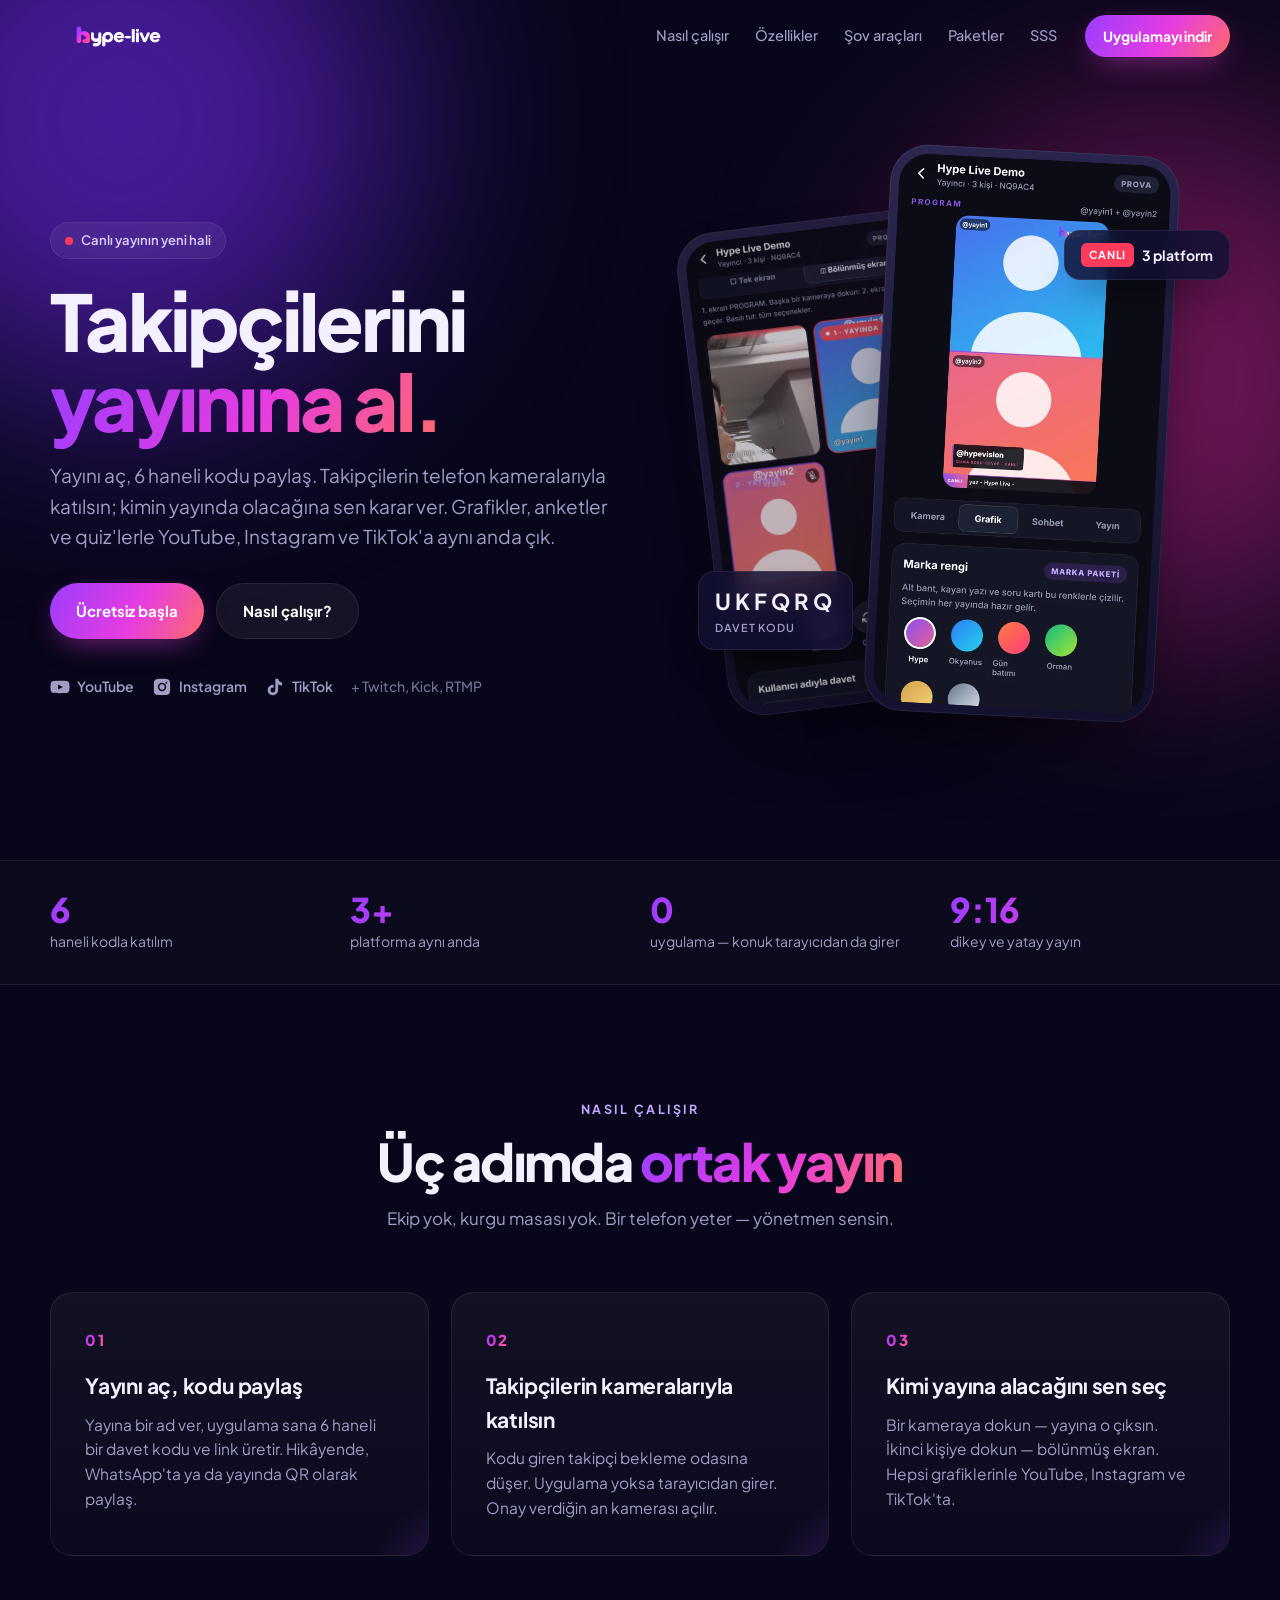
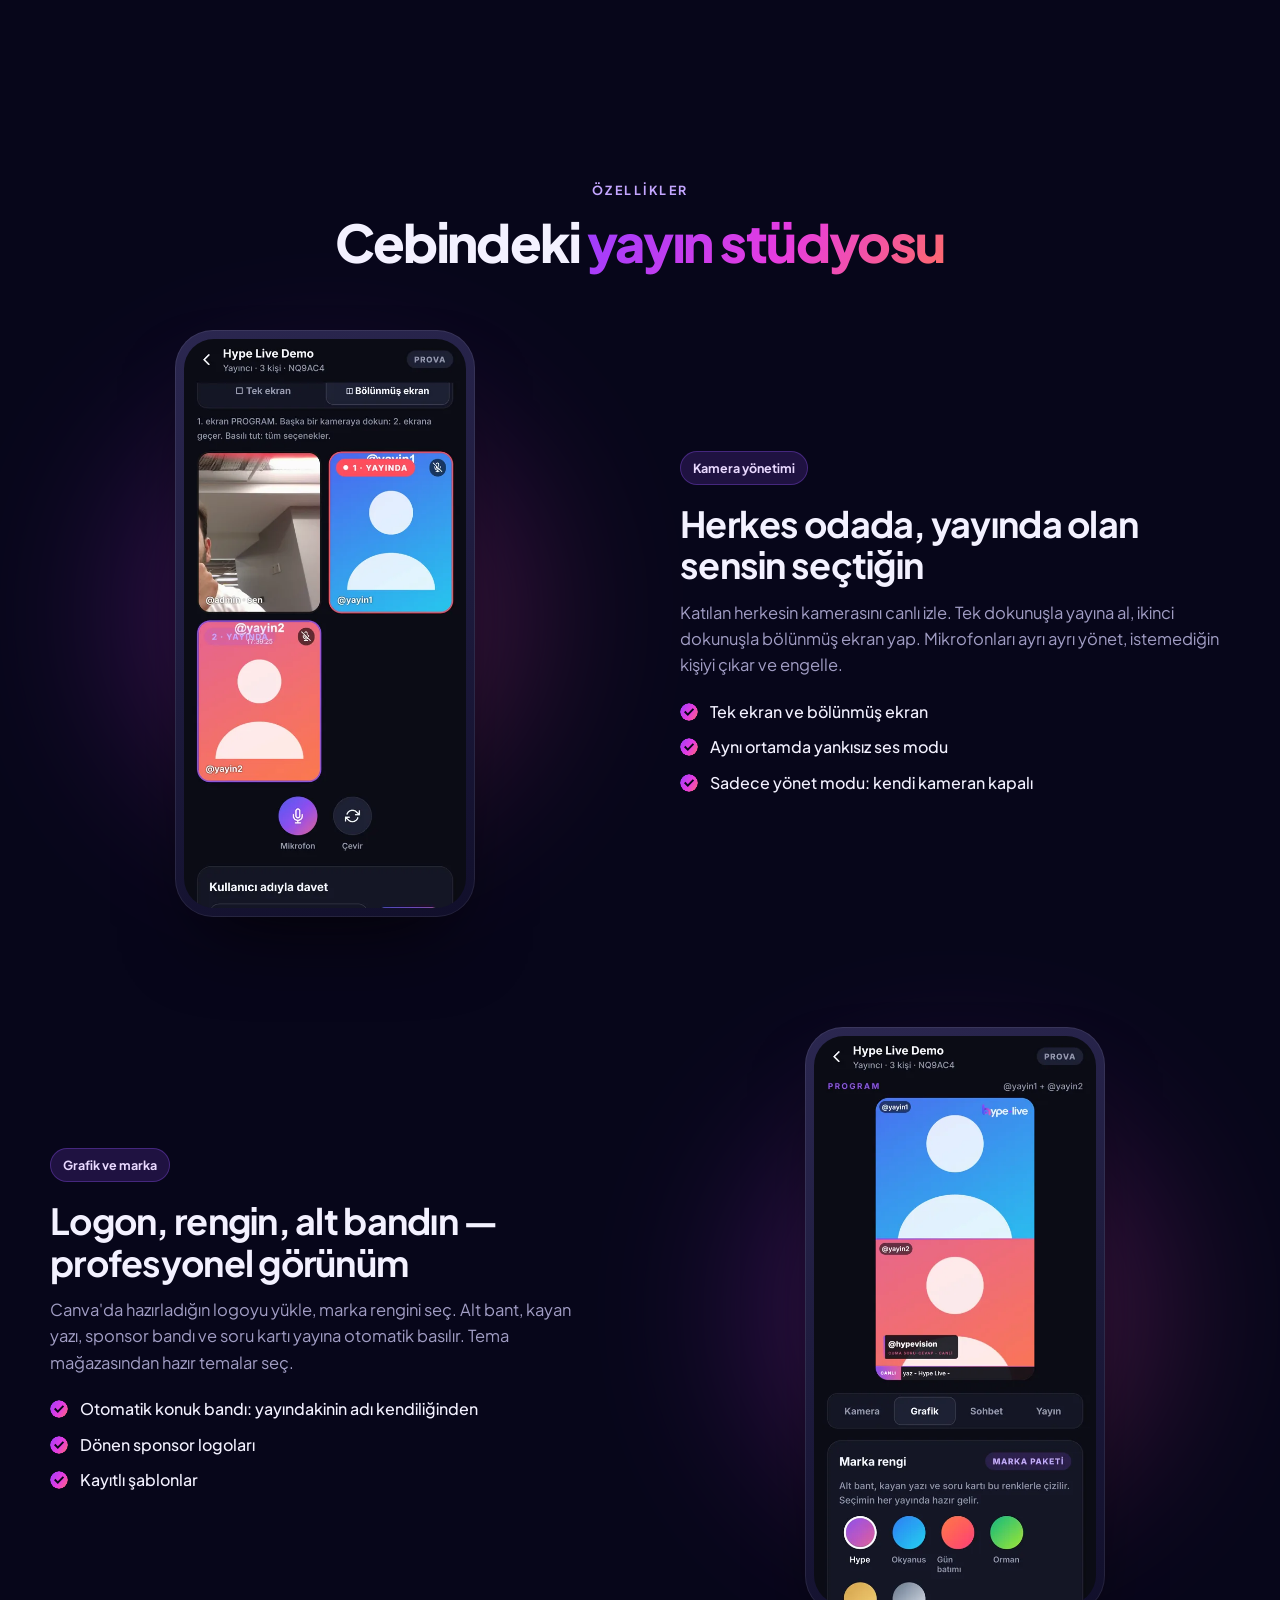
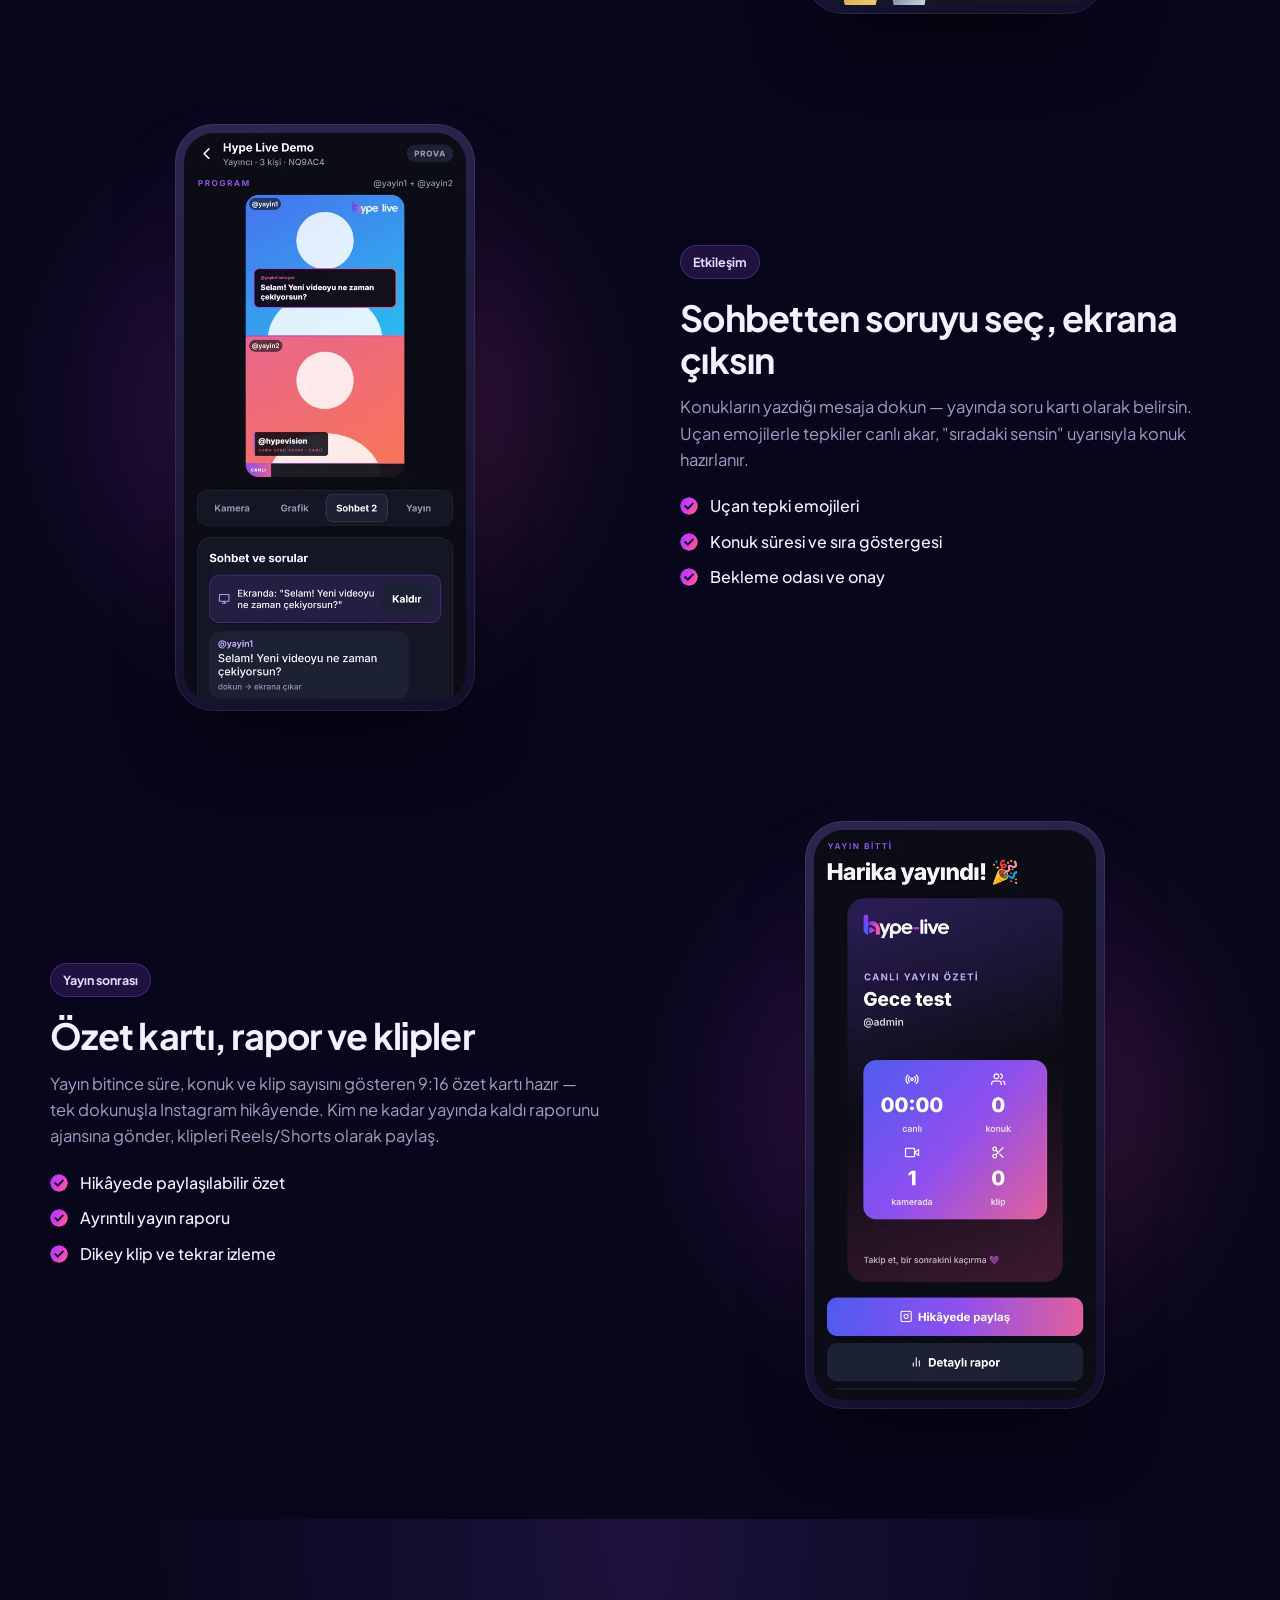
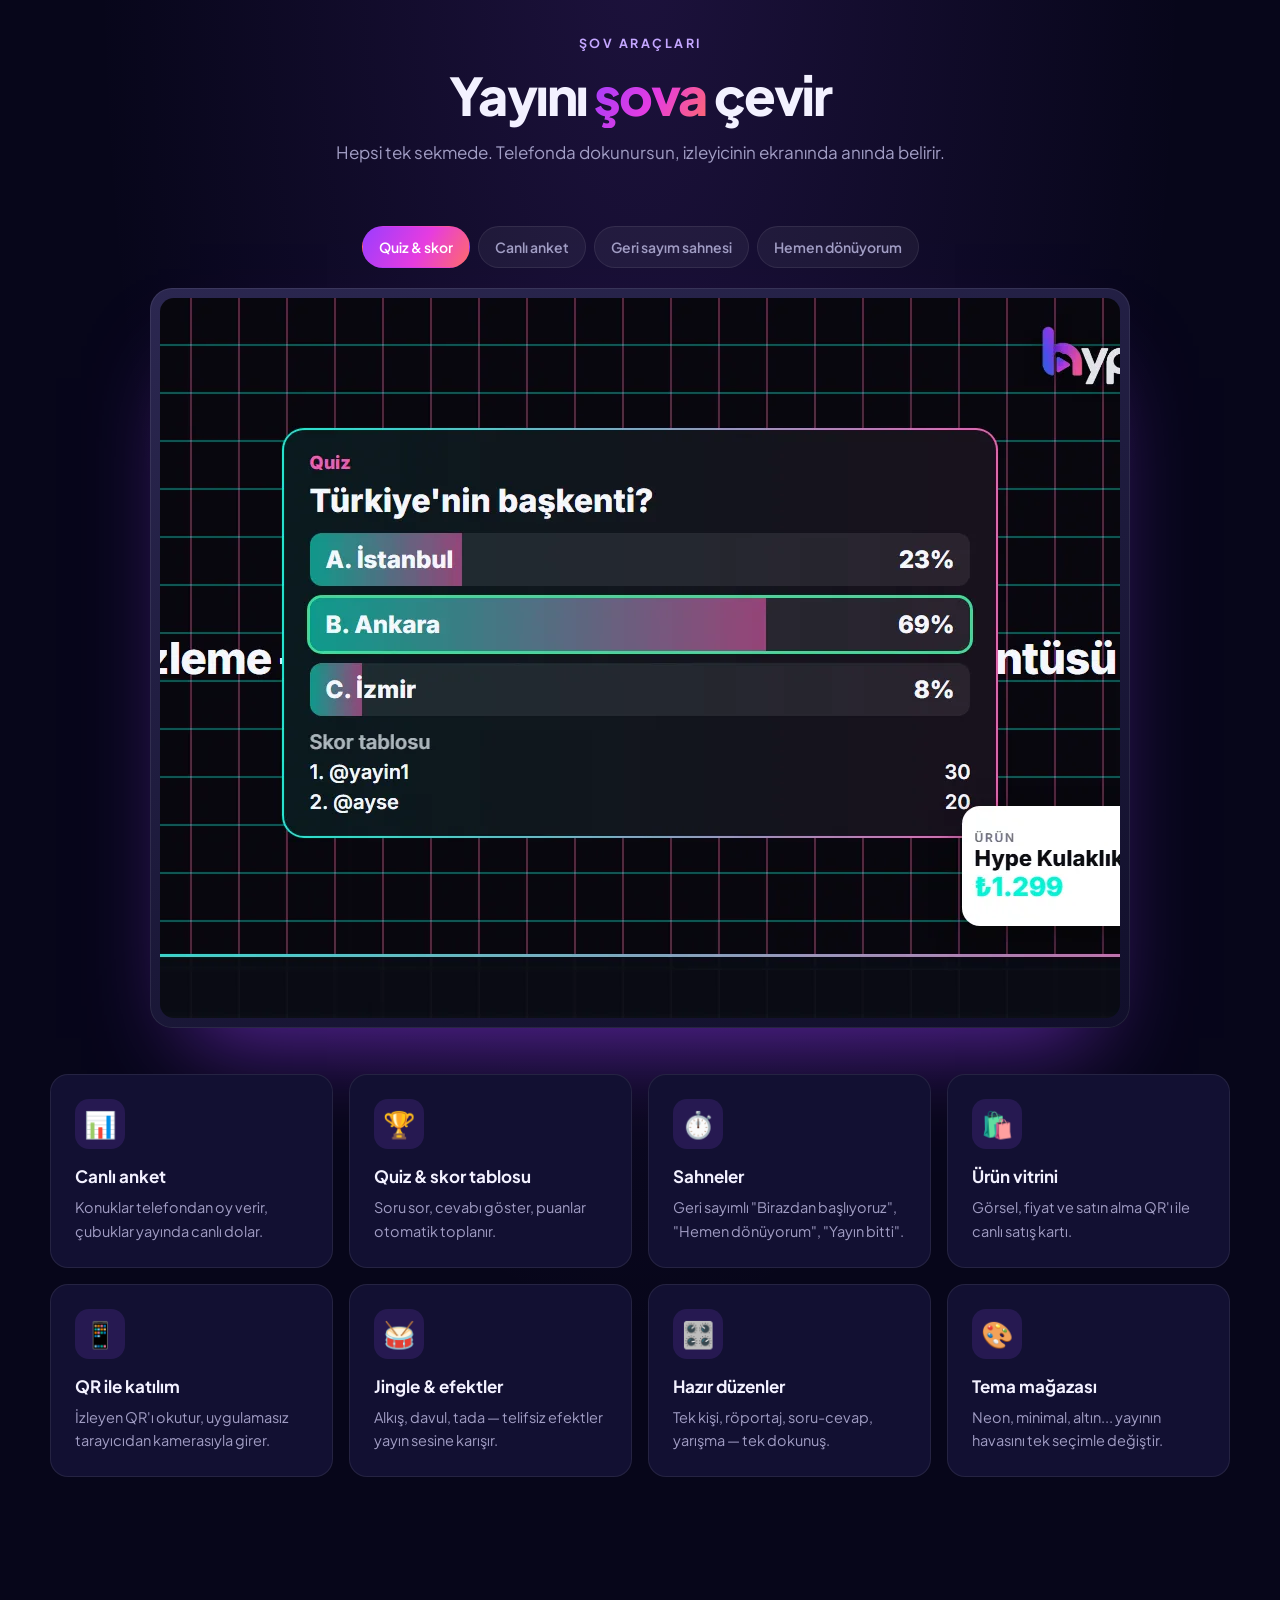
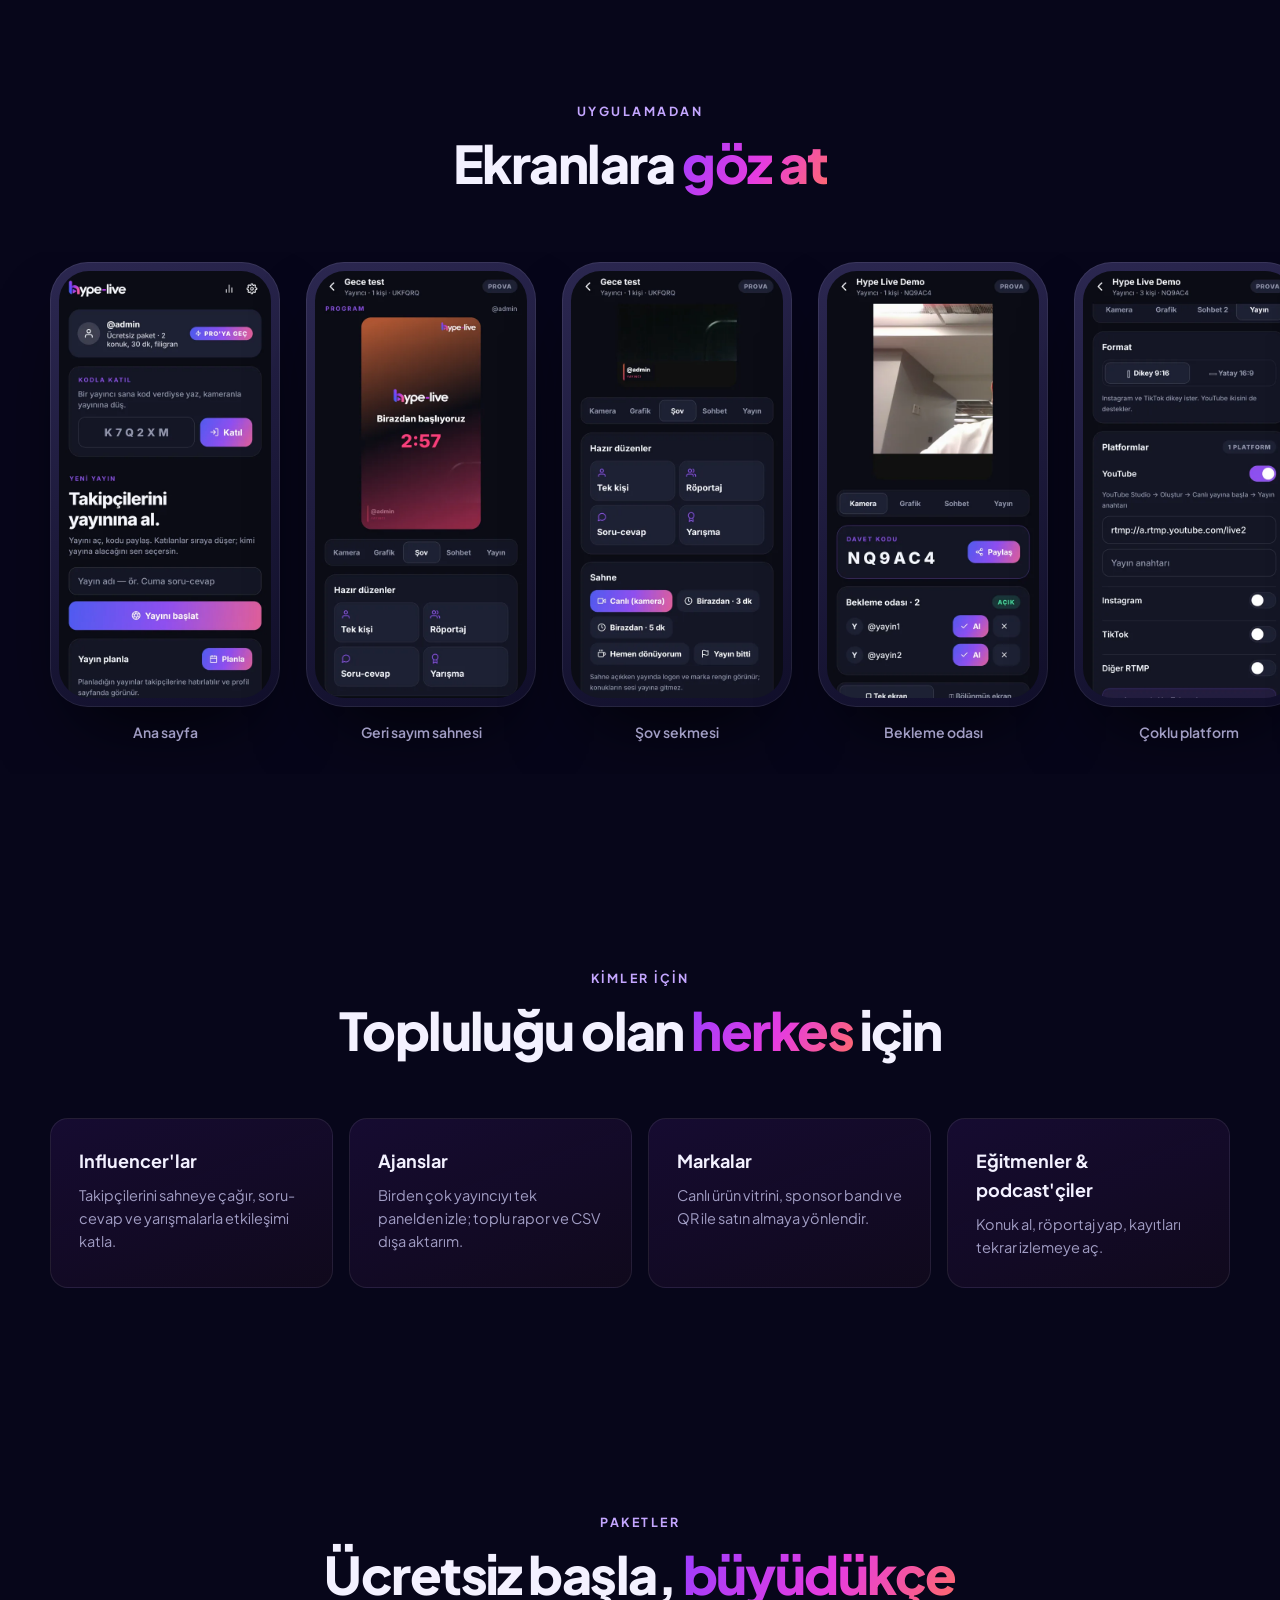
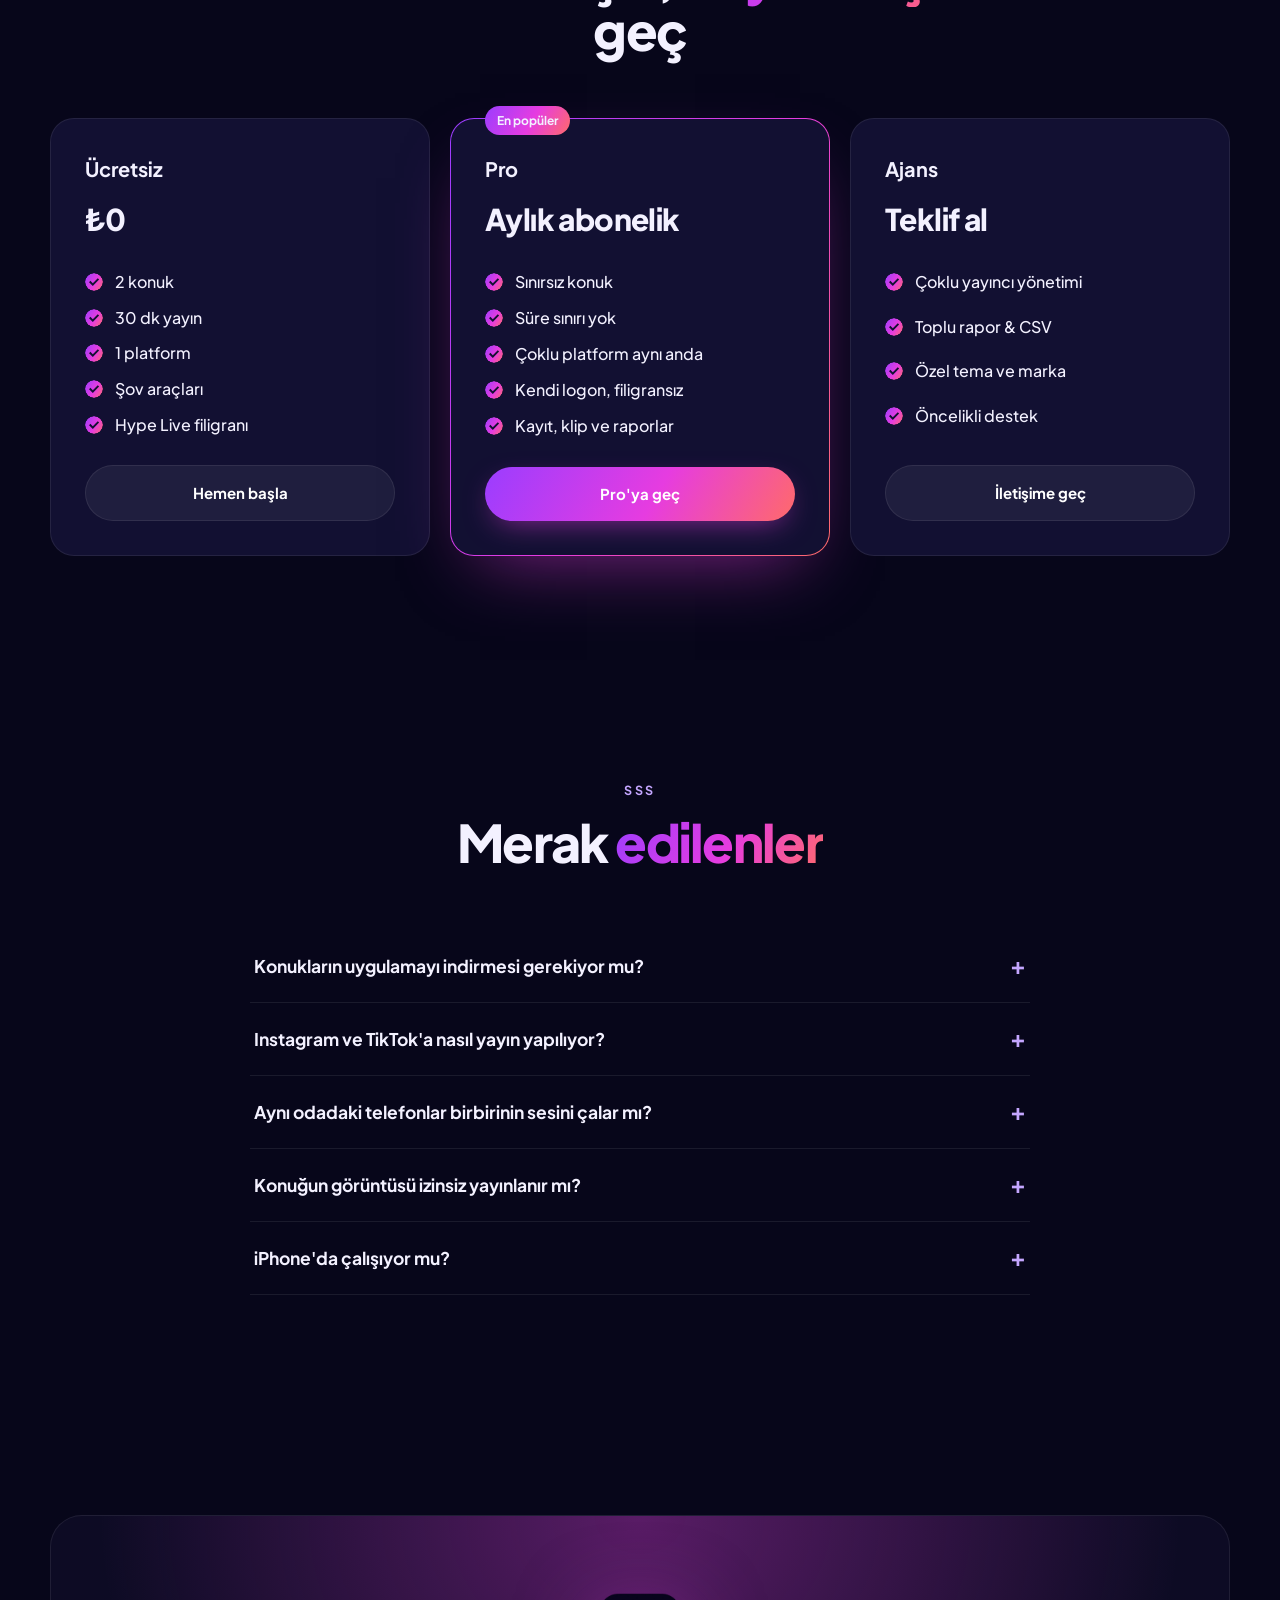
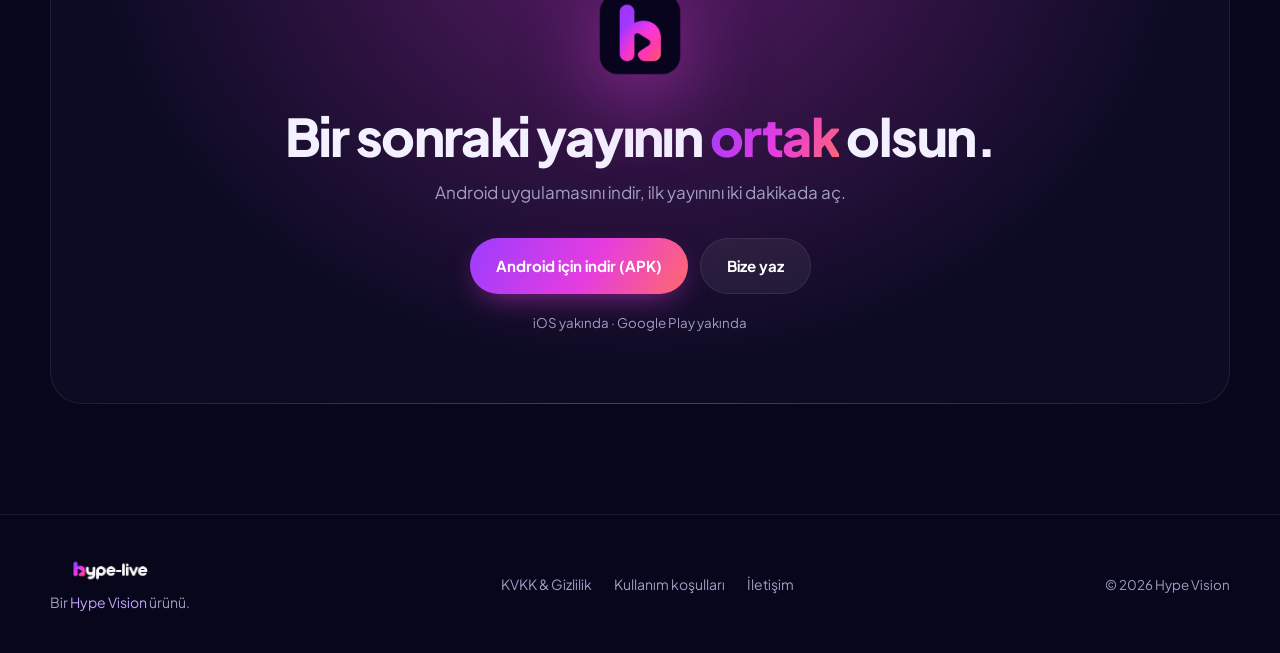
==== index.html @ 74ef5080 "Hype Live tanitim sitesi Co-Authored-By: Claude Opus 5.5 <noreply@anthropic.com>" ====
<!doctype html>
<html lang="tr">
<head>
<meta charset="utf-8">
<meta name="viewport" content="width=device-width,initial-scale=1">
<title>Hype Live — Takipçilerini yayınına al</title>
<meta name="description" content="Hype Live ile canlı yayını kodla aç, takipçilerin kameralarıyla katılsın. Kimi yayına alacağını sen seç; YouTube, Instagram ve TikTok'a grafiklerle aynı anda yayınla.">
<meta property="og:title" content="Hype Live — Takipçilerini yayınına al">
<meta property="og:description" content="Kodu paylaş, takipçilerin kameralarıyla katılsın, sen yönet. YouTube · Instagram · TikTok.">
<meta property="og:image" content="img/icon-512.png">
<meta name="theme-color" content="#07061a">
<link rel="icon" href="img/favicon.png">
<link rel="apple-touch-icon" href="img/apple-touch-icon.png">
<link rel="preconnect" href="https://fonts.googleapis.com">
<link rel="preconnect" href="https://fonts.gstatic.com" crossorigin>
<link href="https://fonts.googleapis.com/css2?family=Plus+Jakarta+Sans:wght@400;500;600;700;800&display=swap" rel="stylesheet">
<link rel="stylesheet" href="style.css">
</head>
<body>

<header class="nav" id="nav">
  <div class="wrap nav-in">
    <a href="#" class="brand" aria-label="Hype Live ana sayfa"><img src="img/wordmark.png" alt="hype-live" width="148" height="37"></a>
    <nav class="links" id="links">
      <a href="#nasil">Nasıl çalışır</a>
      <a href="#ozellikler">Özellikler</a>
      <a href="#sov">Şov araçları</a>
      <a href="#paketler">Paketler</a>
      <a href="#sss">SSS</a>
    </nav>
    <a href="#indir" class="btn btn-sm">Uygulamayı indir</a>
    <button class="burger" id="burger" aria-label="Menü" aria-expanded="false"><span></span><span></span></button>
  </div>
</header>

<main>
<!-- HERO -->
<section class="hero">
  <div class="glow g1"></div><div class="glow g2"></div>
  <div class="wrap hero-in">
    <div class="hero-txt reveal">
      <span class="chip"><i class="dot"></i> Canlı yayının yeni hali</span>
      <h1>Takipçilerini <span class="grad">yayınına al.</span></h1>
      <p class="lead">Yayını aç, 6 haneli kodu paylaş. Takipçilerin telefon kameralarıyla katılsın; kimin yayında olacağına sen karar ver. Grafikler, anketler ve quiz'lerle YouTube, Instagram ve TikTok'a aynı anda çık.</p>
      <div class="cta-row">
        <a href="#indir" class="btn">Ücretsiz başla</a>
        <a href="#nasil" class="btn btn-ghost">Nasıl çalışır?</a>
      </div>
      <ul class="plat">
        <li><svg viewBox="0 0 24 24"><path d="M23 7.2a3 3 0 0 0-2.1-2.1C19 4.6 12 4.6 12 4.6s-7 0-8.9.5A3 3 0 0 0 1 7.2 31 31 0 0 0 .5 12a31 31 0 0 0 .5 4.8 3 3 0 0 0 2.1 2.1c1.9.5 8.9.5 8.9.5s7 0 8.9-.5a3 3 0 0 0 2.1-2.1c.4-1.6.5-4.8.5-4.8s0-3.2-.5-4.8zM9.7 15V9l5.8 3-5.8 3z"/></svg> YouTube</li>
        <li><svg viewBox="0 0 24 24"><path d="M12 2.2c3.2 0 3.6 0 4.8.1 3.2.1 4.8 1.7 4.9 4.9.1 1.3.1 1.6.1 4.8s0 3.6-.1 4.8c-.1 3.2-1.7 4.8-4.9 4.9-1.3.1-1.6.1-4.8.1s-3.6 0-4.8-.1c-3.3-.1-4.8-1.7-4.9-4.9C2.2 15.6 2.2 15.2 2.2 12s0-3.6.1-4.8C2.4 3.9 3.9 2.4 7.2 2.3 8.4 2.2 8.8 2.2 12 2.2zM12 7a5 5 0 1 0 0 10 5 5 0 0 0 0-10zm0 8.2a3.2 3.2 0 1 1 0-6.4 3.2 3.2 0 0 1 0 6.4zm5.2-9.6a1.2 1.2 0 1 0 0 2.4 1.2 1.2 0 0 0 0-2.4z"/></svg> Instagram</li>
        <li><svg viewBox="0 0 24 24"><path d="M19.6 6.7a4.8 4.8 0 0 1-3.8-4.2V2h-3.4v13.7a2.9 2.9 0 1 1-2-2.8V9.4a6.3 6.3 0 1 0 5.4 6.3V8.7a8.2 8.2 0 0 0 4.8 1.5V6.8l-1-.1z"/></svg> TikTok</li>
        <li><span class="more">+ Twitch, Kick, RTMP</span></li>
      </ul>
    </div>
    <div class="hero-vis reveal">
      <div class="phone ph-main"><img src="img/grafik.webp" alt="Hype Live yayın stüdyosu: iki konuk bölünmüş ekranda, alt bant ve kayan yazı" width="540" height="1090"></div>
      <div class="phone ph-back"><img src="img/kameralar.webp" alt="Kamera ızgarası: katılan takipçilerin kameraları" width="540" height="1090" loading="lazy"></div>
      <div class="float f1"><b>UKFQRQ</b><small>davet kodu</small></div>
      <div class="float f2"><i class="live">CANLI</i> 3 platform</div>
    </div>
  </div>
</section>

<!-- STATS STRIP -->
<section class="strip">
  <div class="wrap strip-in">
    <div><b>6</b><span>haneli kodla katılım</span></div>
    <div><b>3+</b><span>platforma aynı anda</span></div>
    <div><b>0</b><span>uygulama — konuk tarayıcıdan da girer</span></div>
    <div><b>9:16</b><span>dikey ve yatay yayın</span></div>
  </div>
</section>

<!-- HOW -->
<section id="nasil" class="sec">
  <div class="wrap">
    <div class="sec-head reveal">
      <span class="eyebrow">Nasıl çalışır</span>
      <h2>Üç adımda <span class="grad">ortak yayın</span></h2>
      <p>Ekip yok, kurgu masası yok. Bir telefon yeter — yönetmen sensin.</p>
    </div>
    <div class="steps">
      <article class="step reveal">
        <span class="num">01</span>
        <h3>Yayını aç, kodu paylaş</h3>
        <p>Yayına bir ad ver, uygulama sana 6 haneli bir davet kodu ve link üretir. Hikâyende, WhatsApp'ta ya da yayında QR olarak paylaş.</p>
      </article>
      <article class="step reveal">
        <span class="num">02</span>
        <h3>Takipçilerin kameralarıyla katılsın</h3>
        <p>Kodu giren takipçi bekleme odasına düşer. Uygulama yoksa tarayıcıdan girer. Onay verdiğin an kamerası açılır.</p>
      </article>
      <article class="step reveal">
        <span class="num">03</span>
        <h3>Kimi yayına alacağını sen seç</h3>
        <p>Bir kameraya dokun — yayına o çıksın. İkinci kişiye dokun — bölünmüş ekran. Hepsi grafiklerinle YouTube, Instagram ve TikTok'ta.</p>
      </article>
    </div>
  </div>
</section>

<!-- FEATURE ROWS -->
<section id="ozellikler" class="sec">
  <div class="wrap">
    <div class="sec-head reveal">
      <span class="eyebrow">Özellikler</span>
      <h2>Cebindeki <span class="grad">yayın stüdyosu</span></h2>
    </div>

    <div class="row reveal">
      <div class="row-vis"><div class="phone"><img src="img/kameralar.webp" alt="Katılımcı kameraları ızgarası" width="540" height="1090" loading="lazy"></div></div>
      <div class="row-txt">
        <span class="tag">Kamera yönetimi</span>
        <h3>Herkes odada, yayında olan sensin seçtiğin</h3>
        <p>Katılan herkesin kamerasını canlı izle. Tek dokunuşla yayına al, ikinci dokunuşla bölünmüş ekran yap. Mikrofonları ayrı ayrı yönet, istemediğin kişiyi çıkar ve engelle.</p>
        <ul class="ticks">
          <li>Tek ekran ve bölünmüş ekran</li>
          <li>Aynı ortamda yankısız ses modu</li>
          <li>Sadece yönet modu: kendi kameran kapalı</li>
        </ul>
      </div>
    </div>

    <div class="row rev reveal">
      <div class="row-vis"><div class="phone"><img src="img/grafik.webp" alt="Marka rengi ve grafik ayarları" width="540" height="1090" loading="lazy"></div></div>
      <div class="row-txt">
        <span class="tag">Grafik ve marka</span>
        <h3>Logon, rengin, alt bandın — profesyonel görünüm</h3>
        <p>Canva'da hazırladığın logoyu yükle, marka rengini seç. Alt bant, kayan yazı, sponsor bandı ve soru kartı yayına otomatik basılır. Tema mağazasından hazır temalar seç.</p>
        <ul class="ticks">
          <li>Otomatik konuk bandı: yayındakinin adı kendiliğinden</li>
          <li>Dönen sponsor logoları</li>
          <li>Kayıtlı şablonlar</li>
        </ul>
      </div>
    </div>

    <div class="row reveal">
      <div class="row-vis"><div class="phone"><img src="img/soru.webp" alt="Sohbetten seçilen soru ekranda kart olarak" width="540" height="1090" loading="lazy"></div></div>
      <div class="row-txt">
        <span class="tag">Etkileşim</span>
        <h3>Sohbetten soruyu seç, ekrana çıksın</h3>
        <p>Konukların yazdığı mesaja dokun — yayında soru kartı olarak belirsin. Uçan emojilerle tepkiler canlı akar, "sıradaki sensin" uyarısıyla konuk hazırlanır.</p>
        <ul class="ticks">
          <li>Uçan tepki emojileri</li>
          <li>Konuk süresi ve sıra göstergesi</li>
          <li>Bekleme odası ve onay</li>
        </ul>
      </div>
    </div>

    <div class="row rev reveal">
      <div class="row-vis"><div class="phone"><img src="img/ozet.webp" alt="Yayın sonu paylaşılabilir özet kartı" width="540" height="1090" loading="lazy"></div></div>
      <div class="row-txt">
        <span class="tag">Yayın sonrası</span>
        <h3>Özet kartı, rapor ve klipler</h3>
        <p>Yayın bitince süre, konuk ve klip sayısını gösteren 9:16 özet kartı hazır — tek dokunuşla Instagram hikâyende. Kim ne kadar yayında kaldı raporunu ajansına gönder, klipleri Reels/Shorts olarak paylaş.</p>
        <ul class="ticks">
          <li>Hikâyede paylaşılabilir özet</li>
          <li>Ayrıntılı yayın raporu</li>
          <li>Dikey klip ve tekrar izleme</li>
        </ul>
      </div>
    </div>
  </div>
</section>

<!-- SHOW TOOLS -->
<section id="sov" class="sec sov">
  <div class="wrap">
    <div class="sec-head reveal">
      <span class="eyebrow">Şov araçları</span>
      <h2>Yayını <span class="grad">şova</span> çevir</h2>
      <p>Hepsi tek sekmede. Telefonda dokunursun, izleyicinin ekranında anında belirir.</p>
    </div>
    <div class="screen reveal">
      <div class="screen-tabs" role="tablist">
        <button class="on" data-img="tp_quiz" role="tab">Quiz &amp; skor</button>
        <button data-img="tp_poll" role="tab">Canlı anket</button>
        <button data-img="tp_scene" role="tab">Geri sayım sahnesi</button>
        <button data-img="tp_brb" role="tab">Hemen dönüyorum</button>
      </div>
      <div class="screen-frame"><img id="scr" src="img/tp_quiz.webp" alt="Yayın görüntüsü: quiz ve skor tablosu" width="1280" height="720" loading="lazy"></div>
    </div>
    <div class="grid">
      <div class="card reveal"><i class="ic">📊</i><h4>Canlı anket</h4><p>Konuklar telefondan oy verir, çubuklar yayında canlı dolar.</p></div>
      <div class="card reveal"><i class="ic">🏆</i><h4>Quiz &amp; skor tablosu</h4><p>Soru sor, cevabı göster, puanlar otomatik toplanır.</p></div>
      <div class="card reveal"><i class="ic">⏱️</i><h4>Sahneler</h4><p>Geri sayımlı "Birazdan başlıyoruz", "Hemen dönüyorum", "Yayın bitti".</p></div>
      <div class="card reveal"><i class="ic">🛍️</i><h4>Ürün vitrini</h4><p>Görsel, fiyat ve satın alma QR'ı ile canlı satış kartı.</p></div>
      <div class="card reveal"><i class="ic">📱</i><h4>QR ile katılım</h4><p>İzleyen QR'ı okutur, uygulamasız tarayıcıdan kamerasıyla girer.</p></div>
      <div class="card reveal"><i class="ic">🥁</i><h4>Jingle &amp; efektler</h4><p>Alkış, davul, tada — telifsiz efektler yayın sesine karışır.</p></div>
      <div class="card reveal"><i class="ic">🎛️</i><h4>Hazır düzenler</h4><p>Tek kişi, röportaj, soru-cevap, yarışma — tek dokunuş.</p></div>
      <div class="card reveal"><i class="ic">🎨</i><h4>Tema mağazası</h4><p>Neon, minimal, altın... yayının havasını tek seçimle değiştir.</p></div>
    </div>
  </div>
</section>

<!-- GALLERY -->
<section class="sec gal-sec">
  <div class="wrap">
    <div class="sec-head reveal">
      <span class="eyebrow">Uygulamadan</span>
      <h2>Ekranlara <span class="grad">göz at</span></h2>
    </div>
  </div>
  <div class="gallery" id="gallery">
    <figure><div class="phone"><img src="img/ana.webp" alt="" width="540" height="1090" loading="lazy"></div><figcaption>Ana sayfa</figcaption></figure>
    <figure><div class="phone"><img src="img/sahne.webp" alt="" width="540" height="1090" loading="lazy"></div><figcaption>Geri sayım sahnesi</figcaption></figure>
    <figure><div class="phone"><img src="img/sov.webp" alt="" width="540" height="1090" loading="lazy"></div><figcaption>Şov sekmesi</figcaption></figure>
    <figure><div class="phone"><img src="img/bekleme.webp" alt="" width="540" height="1090" loading="lazy"></div><figcaption>Bekleme odası</figcaption></figure>
    <figure><div class="phone"><img src="img/yayin.webp" alt="" width="540" height="1090" loading="lazy"></div><figcaption>Çoklu platform</figcaption></figure>
    <figure><div class="phone"><img src="img/paketler.webp" alt="" width="540" height="1090" loading="lazy"></div><figcaption>Paketler</figcaption></figure>
    <figure><div class="phone"><img src="img/ozet.webp" alt="" width="540" height="1090" loading="lazy"></div><figcaption>Yayın özeti</figcaption></figure>
  </div>
</section>

<!-- AUDIENCE -->
<section class="sec">
  <div class="wrap">
    <div class="sec-head reveal">
      <span class="eyebrow">Kimler için</span>
      <h2>Topluluğu olan <span class="grad">herkes</span> için</h2>
    </div>
    <div class="aud">
      <div class="aud-c reveal"><h4>Influencer'lar</h4><p>Takipçilerini sahneye çağır, soru-cevap ve yarışmalarla etkileşimi katla.</p></div>
      <div class="aud-c reveal"><h4>Ajanslar</h4><p>Birden çok yayıncıyı tek panelden izle; toplu rapor ve CSV dışa aktarım.</p></div>
      <div class="aud-c reveal"><h4>Markalar</h4><p>Canlı ürün vitrini, sponsor bandı ve QR ile satın almaya yönlendir.</p></div>
      <div class="aud-c reveal"><h4>Eğitmenler &amp; podcast'çiler</h4><p>Konuk al, röportaj yap, kayıtları tekrar izlemeye aç.</p></div>
    </div>
  </div>
</section>

<!-- PRICING -->
<section id="paketler" class="sec">
  <div class="wrap">
    <div class="sec-head reveal">
      <span class="eyebrow">Paketler</span>
      <h2>Ücretsiz başla, <span class="grad">büyüdükçe</span> geç</h2>
    </div>
    <div class="prices">
      <div class="price reveal">
        <h3>Ücretsiz</h3>
        <div class="amt">₺0</div>
        <ul class="ticks">
          <li>2 konuk</li><li>30 dk yayın</li><li>1 platform</li><li>Şov araçları</li><li>Hype Live filigranı</li>
        </ul>
        <a href="#indir" class="btn btn-ghost">Hemen başla</a>
      </div>
      <div class="price pro reveal">
        <span class="badge">En popüler</span>
        <h3>Pro</h3>
        <div class="amt">Aylık abonelik</div>
        <ul class="ticks">
          <li>Sınırsız konuk</li><li>Süre sınırı yok</li><li>Çoklu platform aynı anda</li><li>Kendi logon, filigransız</li><li>Kayıt, klip ve raporlar</li>
        </ul>
        <a href="#indir" class="btn">Pro'ya geç</a>
      </div>
      <div class="price reveal">
        <h3>Ajans</h3>
        <div class="amt">Teklif al</div>
        <ul class="ticks">
          <li>Çoklu yayıncı yönetimi</li><li>Toplu rapor &amp; CSV</li><li>Özel tema ve marka</li><li>Öncelikli destek</li>
        </ul>
        <a href="mailto:emre.yildiz@hypevisionlab.com?subject=Hype%20Live%20Ajans" class="btn btn-ghost">İletişime geç</a>
      </div>
    </div>
  </div>
</section>

<!-- FAQ -->
<section id="sss" class="sec">
  <div class="wrap narrow">
    <div class="sec-head reveal">
      <span class="eyebrow">SSS</span>
      <h2>Merak <span class="grad">edilenler</span></h2>
    </div>
    <details class="reveal"><summary>Konukların uygulamayı indirmesi gerekiyor mu?</summary><p>Hayır. Uygulaması olan kodla girer; olmayan, paylaştığın linke ya da yayındaki QR'a dokunup tarayıcıdan kamerasıyla katılır.</p></details>
    <details class="reveal"><summary>Instagram ve TikTok'a nasıl yayın yapılıyor?</summary><p>Uygulamadaki adım adım rehberle platformun verdiği yayın adresini ve anahtarını yapıştırırsın. YouTube'a doğrudan, Instagram ve TikTok'a yayın anahtarıyla çıkılır.</p></details>
    <details class="reveal"><summary>Aynı odadaki telefonlar birbirinin sesini çalar mı?</summary><p>"Aynı ortam" ses modunda yalnızca yayındaki kişinin sesi gider; yankı ve geri besleme olmaz.</p></details>
    <details class="reveal"><summary>Konuğun görüntüsü izinsiz yayınlanır mı?</summary><p>Hayır. Her konuk katılmadan önce görüntüsünün canlı yayınlanacağını onaylar; onay kaydı tutulur. Yayıncı istemediği kişiyi çıkarıp kalıcı olarak engelleyebilir.</p></details>
    <details class="reveal"><summary>iPhone'da çalışıyor mu?</summary><p>Şu an Android uygulaması yayında. iOS sürümü yolda; o zamana kadar iPhone kullanan konuklar tarayıcıdan katılabilir.</p></details>
  </div>
</section>

<!-- CTA -->
<section id="indir" class="sec">
  <div class="wrap">
    <div class="cta reveal">
      <img src="img/icon.png" alt="" width="120" height="120" class="cta-ic">
      <h2>Bir sonraki yayının <span class="grad">ortak</span> olsun.</h2>
      <p>Android uygulamasını indir, ilk yayınını iki dakikada aç.</p>
      <div class="cta-row center">
        <a class="btn" href="https://expo.dev/artifacts/eas/yx2FzAxMArJ3zJw4YRIDBNno5dOs30q1GqkCH3gAA7A.apk">Android için indir (APK)</a>
        <a class="btn btn-ghost" href="mailto:emre.yildiz@hypevisionlab.com">Bize yaz</a>
      </div>
      <small class="muted">iOS yakında · Google Play yakında</small>
    </div>
  </div>
</section>
</main>

<footer class="foot">
  <div class="wrap foot-in">
    <div><img src="img/wordmark.png" alt="hype-live" width="128" height="32"><p class="muted">Bir <a href="https://hypevisionlab.com">Hype Vision</a> ürünü.</p></div>
    <div class="foot-links">
      <a href="https://104-249-19-177.sslip.io/legal/">KVKK &amp; Gizlilik</a>
      <a href="https://104-249-19-177.sslip.io/legal/#kosullar">Kullanım koşulları</a>
      <a href="mailto:emre.yildiz@hypevisionlab.com">İletişim</a>
    </div>
    <small class="muted">© <span id="yr">2026</span> Hype Vision</small>
  </div>
</footer>

<script src="main.js"></script>
</body>
</html>
---- style.css ----
:root{
  --bg:#07061a;--bg2:#0d0b24;--card:#121032;--line:rgba(255,255,255,.08);
  --text:#f3f1ff;--muted:#a19dc4;--violet:#8e4ff0;--pink:#ff3fb4;--coral:#ff6a6a;
  --grad:linear-gradient(120deg,#9b3dff 0%,#e63ce0 55%,#ff6a6a 100%);
  --r:22px;
}
*{box-sizing:border-box;margin:0;padding:0}
html{scroll-behavior:smooth}
body{background:var(--bg);color:var(--text);font-family:'Plus Jakarta Sans',system-ui,sans-serif;line-height:1.6;-webkit-font-smoothing:antialiased;overflow-x:hidden}
img{max-width:100%;display:block}
a{color:inherit;text-decoration:none}
.wrap{width:min(1180px,100% - 32px);margin:auto}
.narrow{width:min(780px,100% - 32px)}
.grad{background:var(--grad);-webkit-background-clip:text;background-clip:text;color:transparent}
.muted{color:var(--muted)}

/* buttons */
.btn{display:inline-flex;align-items:center;justify-content:center;gap:8px;padding:15px 26px;border-radius:999px;background:var(--grad);color:#fff;font-weight:700;font-size:15px;box-shadow:0 10px 30px -10px rgba(230,60,224,.6);transition:transform .2s,box-shadow .2s}
.btn:hover{transform:translateY(-2px);box-shadow:0 16px 40px -10px rgba(230,60,224,.75)}
.btn-ghost{background:rgba(255,255,255,.06);border:1px solid var(--line);box-shadow:none}
.btn-ghost:hover{background:rgba(255,255,255,.1);box-shadow:none}
.btn-sm{padding:10px 18px;font-size:14px}

/* nav */
.nav{position:fixed;inset:0 0 auto;z-index:50;transition:background .3s,border-color .3s;border-bottom:1px solid transparent}
.nav.scrolled{background:rgba(7,6,26,.78);backdrop-filter:blur(14px);border-color:var(--line)}
.nav-in{display:flex;align-items:center;gap:28px;height:72px}
.brand img{height:34px;width:auto}
.links{display:flex;gap:26px;margin-left:auto;font-size:14.5px;font-weight:500;color:var(--muted)}
.links a:hover{color:var(--text)}
.burger{display:none;background:none;border:0;width:40px;height:40px;cursor:pointer;flex-direction:column;justify-content:center;gap:6px;align-items:center}
.burger span{width:22px;height:2px;background:#fff;border-radius:2px;transition:.3s}
.burger[aria-expanded=true] span:first-child{transform:translateY(4px) rotate(45deg)}
.burger[aria-expanded=true] span:last-child{transform:translateY(-4px) rotate(-45deg)}

/* hero */
.hero{position:relative;padding:150px 0 90px;overflow:hidden}
.glow{position:absolute;border-radius:50%;filter:blur(110px);opacity:.55;pointer-events:none}
.g1{width:560px;height:560px;background:#7a2cff;top:-160px;left:-160px}
.g2{width:520px;height:520px;background:#ff2fa8;right:-140px;top:120px;opacity:.4}
.hero-in{position:relative;display:grid;grid-template-columns:1.05fr .95fr;gap:60px;align-items:center}
.chip{display:inline-flex;align-items:center;gap:8px;padding:7px 14px;border-radius:999px;background:rgba(255,255,255,.06);border:1px solid var(--line);font-size:13px;font-weight:600;color:#d9cfff}
.dot{width:8px;height:8px;border-radius:50%;background:#ff3b5c;box-shadow:0 0 0 0 rgba(255,59,92,.7);animation:pulse 1.6s infinite}
@keyframes pulse{70%{box-shadow:0 0 0 9px rgba(255,59,92,0)}100%{box-shadow:0 0 0 0 rgba(255,59,92,0)}}
h1{font-size:clamp(42px,6.4vw,78px);line-height:1.02;letter-spacing:-.035em;font-weight:800;margin:22px 0 20px}
.lead{font-size:clamp(16px,1.6vw,19px);color:var(--muted);max-width:560px}
.cta-row{display:flex;gap:12px;flex-wrap:wrap;margin-top:32px}
.cta-row.center{justify-content:center}
.plat{list-style:none;display:flex;flex-wrap:wrap;gap:18px;margin-top:36px;color:var(--muted);font-size:14px;font-weight:600}
.plat li{display:flex;align-items:center;gap:7px}
.plat svg{width:20px;height:20px;fill:currentColor}
.plat .more{opacity:.7;font-weight:500}

.hero-vis{position:relative;height:620px}
.phone{border-radius:38px;padding:9px;background:linear-gradient(160deg,#2b2750,#110f2b);box-shadow:0 40px 80px -30px rgba(0,0,0,.8),inset 0 0 0 1px rgba(255,255,255,.08)}
.phone img{border-radius:30px;width:100%;height:auto}
.ph-main{position:absolute;width:290px;left:50%;top:0;transform:translateX(-30%) rotate(3deg);z-index:2}
.ph-back{position:absolute;width:250px;left:50%;top:70px;transform:translateX(-105%) rotate(-7deg);opacity:.75;filter:saturate(.9)}
.float{position:absolute;z-index:3;padding:12px 16px;border-radius:16px;background:rgba(18,16,50,.82);backdrop-filter:blur(12px);border:1px solid var(--line);box-shadow:0 20px 40px -20px #000;font-weight:700;animation:bob 5s ease-in-out infinite}
.float small{display:block;font-size:11px;color:var(--muted);font-weight:600;letter-spacing:.08em;text-transform:uppercase}
.f1{left:0;bottom:120px;font-size:22px;letter-spacing:.18em}
.f2{right:0;top:80px;font-size:14px;display:flex;gap:8px;align-items:center;animation-delay:-2.5s}
.live{font-style:normal;background:#ff3b5c;color:#fff;font-size:11px;padding:3px 8px;border-radius:6px;letter-spacing:.06em}
@keyframes bob{50%{transform:translateY(-10px)}}

/* strip */
.strip{border-block:1px solid var(--line);background:rgba(255,255,255,.02)}
.strip-in{display:grid;grid-template-columns:repeat(4,1fr);gap:20px;padding:30px 0}
.strip b{display:block;font-size:34px;font-weight:800;background:var(--grad);-webkit-background-clip:text;background-clip:text;color:transparent;line-height:1.1}
.strip span{color:var(--muted);font-size:14px}

/* sections */
.sec{padding:110px 0}
.sec-head{text-align:center;max-width:680px;margin:0 auto 60px}
.eyebrow{display:inline-block;font-size:12.5px;font-weight:700;letter-spacing:.2em;text-transform:uppercase;color:#c4a6ff;margin-bottom:14px}
h2{font-size:clamp(32px,4.4vw,52px);line-height:1.08;letter-spacing:-.03em;font-weight:800}
.sec-head p{color:var(--muted);margin-top:16px;font-size:17px}

.steps{display:grid;grid-template-columns:repeat(3,1fr);gap:22px}
.step{padding:34px;border-radius:var(--r);background:linear-gradient(180deg,rgba(255,255,255,.05),rgba(255,255,255,.015));border:1px solid var(--line);position:relative;overflow:hidden}
.step::after{content:"";position:absolute;inset:auto -40% -60% auto;width:220px;height:220px;background:radial-gradient(circle,rgba(155,61,255,.35),transparent 70%)}
.num{font-size:15px;font-weight:800;background:var(--grad);-webkit-background-clip:text;background-clip:text;color:transparent;letter-spacing:.1em}
.step h3{font-size:21px;margin:16px 0 10px;letter-spacing:-.01em}
.step p{color:var(--muted);font-size:15.5px}

.row{display:grid;grid-template-columns:1fr 1fr;gap:80px;align-items:center;margin-bottom:110px}
.row:last-child{margin-bottom:0}
.row.rev .row-vis{order:2}
.row-vis{display:flex;justify-content:center;position:relative}
.row-vis::before{content:"";position:absolute;width:70%;aspect-ratio:1;border-radius:50%;background:var(--grad);filter:blur(90px);opacity:.28;top:15%}
.row-vis .phone{width:min(300px,78%);position:relative}
.tag{display:inline-block;padding:6px 12px;border-radius:999px;font-size:12.5px;font-weight:700;color:#e9d9ff;background:rgba(142,79,240,.18);border:1px solid rgba(142,79,240,.35)}
.row-txt h3{font-size:clamp(26px,3vw,36px);line-height:1.15;letter-spacing:-.02em;margin:18px 0 14px}
.row-txt p{color:var(--muted);font-size:16.5px}
.ticks{list-style:none;margin-top:20px;display:grid;gap:10px}
.ticks li{padding-left:30px;position:relative;font-weight:500}
.ticks li::before{content:"";position:absolute;left:0;top:4px;width:18px;height:18px;border-radius:50%;background:var(--grad);-webkit-mask:url("data:image/svg+xml,%3Csvg xmlns='http://www.w3.org/2000/svg' viewBox='0 0 24 24'%3E%3Cpath d='M12 0a12 12 0 1 0 0 24 12 12 0 0 0 0-24zm-1.6 17.2-5-5 1.8-1.8 3.2 3.2 6.6-6.6 1.8 1.8z'/%3E%3C/svg%3E") center/contain no-repeat;mask:url("data:image/svg+xml,%3Csvg xmlns='http://www.w3.org/2000/svg' viewBox='0 0 24 24'%3E%3Cpath d='M12 0a12 12 0 1 0 0 24 12 12 0 0 0 0-24zm-1.6 17.2-5-5 1.8-1.8 3.2 3.2 6.6-6.6 1.8 1.8z'/%3E%3C/svg%3E") center/contain no-repeat}

/* show */
.sov{background:radial-gradient(ellipse at 50% 0,rgba(142,79,240,.16),transparent 60%)}
.screen{max-width:980px;margin:0 auto 46px}
.screen-tabs{display:flex;gap:8px;justify-content:center;flex-wrap:wrap;margin-bottom:20px}
.screen-tabs button{font:inherit;font-weight:600;font-size:14px;color:var(--muted);background:rgba(255,255,255,.05);border:1px solid var(--line);padding:9px 16px;border-radius:999px;cursor:pointer;transition:.2s}
.screen-tabs button.on{background:var(--grad);color:#fff;border-color:transparent}
.screen-frame{border-radius:22px;padding:10px;background:linear-gradient(160deg,#2b2750,#110f2b);box-shadow:0 50px 90px -40px rgba(155,61,255,.6),inset 0 0 0 1px rgba(255,255,255,.08)}
.screen-frame img{border-radius:14px;width:100%;aspect-ratio:16/9;object-fit:cover;transition:opacity .25s}
.grid{display:grid;grid-template-columns:repeat(4,1fr);gap:16px}
.card{padding:24px;border-radius:18px;background:var(--card);border:1px solid var(--line);transition:transform .25s,border-color .25s}
.card:hover{transform:translateY(-4px);border-color:rgba(230,60,224,.4)}
.ic{font-style:normal;font-size:26px;display:inline-grid;place-items:center;width:50px;height:50px;border-radius:14px;background:rgba(142,79,240,.16);margin-bottom:14px}
.card h4{font-size:17px;margin-bottom:6px}
.card p{color:var(--muted);font-size:14.5px}

/* gallery */
.gal-sec{padding-bottom:80px}
.gallery{display:flex;gap:26px;overflow-x:auto;padding:10px max(16px,calc((100% - 1180px)/2)) 30px;scroll-snap-type:x mandatory;scrollbar-width:none}
.gallery::-webkit-scrollbar{display:none}
.gallery figure{flex:0 0 230px;scroll-snap-align:center;text-align:center}
.gallery figcaption{margin-top:14px;color:var(--muted);font-weight:600;font-size:14px}

/* audience */
.aud{display:grid;grid-template-columns:repeat(4,1fr);gap:16px}
.aud-c{padding:28px;border-radius:18px;border:1px solid var(--line);background:linear-gradient(160deg,rgba(155,61,255,.1),rgba(255,106,106,.04))}
.aud-c h4{font-size:18px;margin-bottom:8px}
.aud-c p{color:var(--muted);font-size:14.5px}

/* pricing */
.prices{display:grid;grid-template-columns:repeat(3,1fr);gap:20px;align-items:stretch}
.price{padding:34px;border-radius:24px;background:var(--card);border:1px solid var(--line);display:flex;flex-direction:column;position:relative}
.price h3{font-size:20px}
.amt{font-size:30px;font-weight:800;margin:10px 0 6px;letter-spacing:-.02em}
.price .ticks{flex:1;margin-bottom:28px}
.price.pro{background:linear-gradient(var(--card),var(--card)) padding-box,var(--grad) border-box;border:1.5px solid transparent;box-shadow:0 30px 70px -30px rgba(230,60,224,.55)}
.badge{position:absolute;top:-13px;left:34px;background:var(--grad);font-size:12px;font-weight:700;padding:5px 12px;border-radius:999px}

/* faq */
details{border-bottom:1px solid var(--line);padding:22px 4px}
summary{cursor:pointer;font-weight:700;font-size:17.5px;list-style:none;display:flex;justify-content:space-between;gap:16px}
summary::-webkit-details-marker{display:none}
summary::after{content:"+";font-size:24px;line-height:1;color:#c4a6ff;transition:transform .25s}
details[open] summary::after{transform:rotate(45deg)}
details p{color:var(--muted);margin-top:12px}

/* cta */
.cta{text-align:center;padding:70px 30px;border-radius:32px;background:radial-gradient(ellipse at 50% 0,rgba(230,60,224,.35),transparent 65%),var(--bg2);border:1px solid var(--line);position:relative;overflow:hidden}
.cta-ic{margin:0 auto 26px;width:96px;height:96px;filter:drop-shadow(0 20px 40px rgba(230,60,224,.5))}
.cta p{color:var(--muted);margin-top:14px;font-size:17px}
.cta small{display:block;margin-top:18px}

/* footer */
.foot{border-top:1px solid var(--line);padding:40px 0}
.foot-in{display:flex;justify-content:space-between;align-items:center;gap:24px;flex-wrap:wrap}
.foot-in img{height:30px;width:auto;margin-bottom:6px}
.foot-in p{font-size:14px}
.foot-in p a{color:#c4a6ff}
.foot-links{display:flex;gap:22px;font-size:14px;color:var(--muted)}
.foot-links a:hover{color:var(--text)}

/* reveal */
.reveal{opacity:0;transform:translateY(26px);transition:opacity .8s ease,transform .8s ease}
.reveal.in{opacity:1;transform:none}
@media (prefers-reduced-motion:reduce){.reveal{opacity:1;transform:none;transition:none}.float,.dot{animation:none}html{scroll-behavior:auto}}

/* responsive */
@media (max-width:1020px){
  .grid,.aud{grid-template-columns:repeat(2,1fr)}
  .hero-in{grid-template-columns:1fr;gap:40px}
  .hero{padding-top:120px}
  .hero-txt{text-align:center}
  .lead{margin:auto}
  .cta-row,.plat{justify-content:center}
  .hero-vis{height:560px;max-width:520px;width:100%;margin:auto}
}
@media (max-width:860px){
  .links{position:fixed;top:72px;left:0;right:0;flex-direction:column;gap:0;background:rgba(7,6,26,.97);backdrop-filter:blur(14px);border-bottom:1px solid var(--line);padding:8px 16px 16px;transform:translateY(-130%);transition:transform .35s;margin:0}
  .links.open{transform:none}
  .links a{padding:14px 4px;border-bottom:1px solid var(--line);font-size:16px}
  .burger{display:flex;margin-left:auto}
  .nav .btn-sm{display:none}
  .steps,.prices{grid-template-columns:1fr}
  .row{grid-template-columns:1fr;gap:40px;margin-bottom:80px}
  .row.rev .row-vis{order:0}
  .strip-in{grid-template-columns:repeat(2,1fr)}
  .sec{padding:80px 0}
  .price.pro{order:-1}
}
@media (max-width:520px){
  .grid,.aud{grid-template-columns:1fr}
  .hero-vis{height:470px}
  .ph-main{width:220px}
  .ph-back{width:190px;top:50px}
  .f1{bottom:60px;font-size:17px}
  .f2{top:20px}
  .step,.price{padding:26px}
  .glow{width:320px;height:320px;opacity:.35}
  .gallery figure{flex-basis:200px}
  .foot-in{flex-direction:column;text-align:center}
  .foot-in img{margin:0 auto 6px}
}
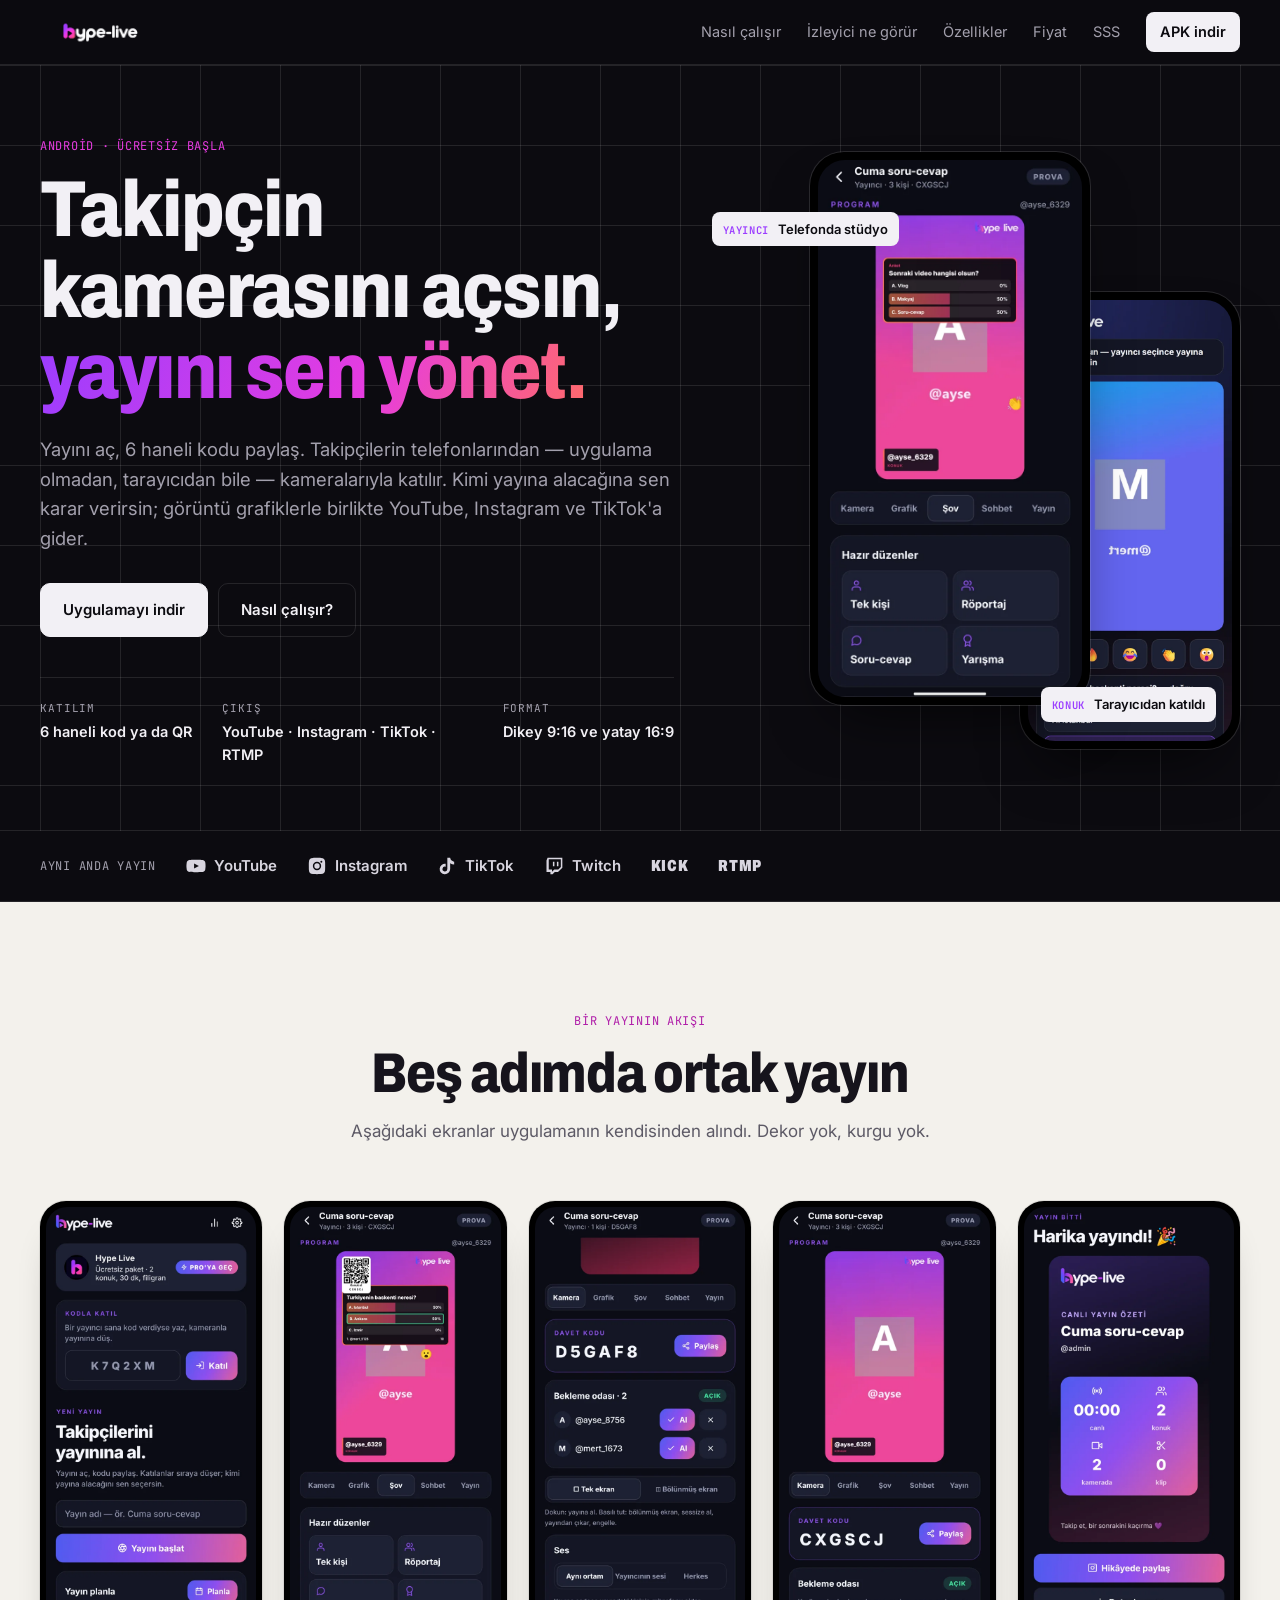
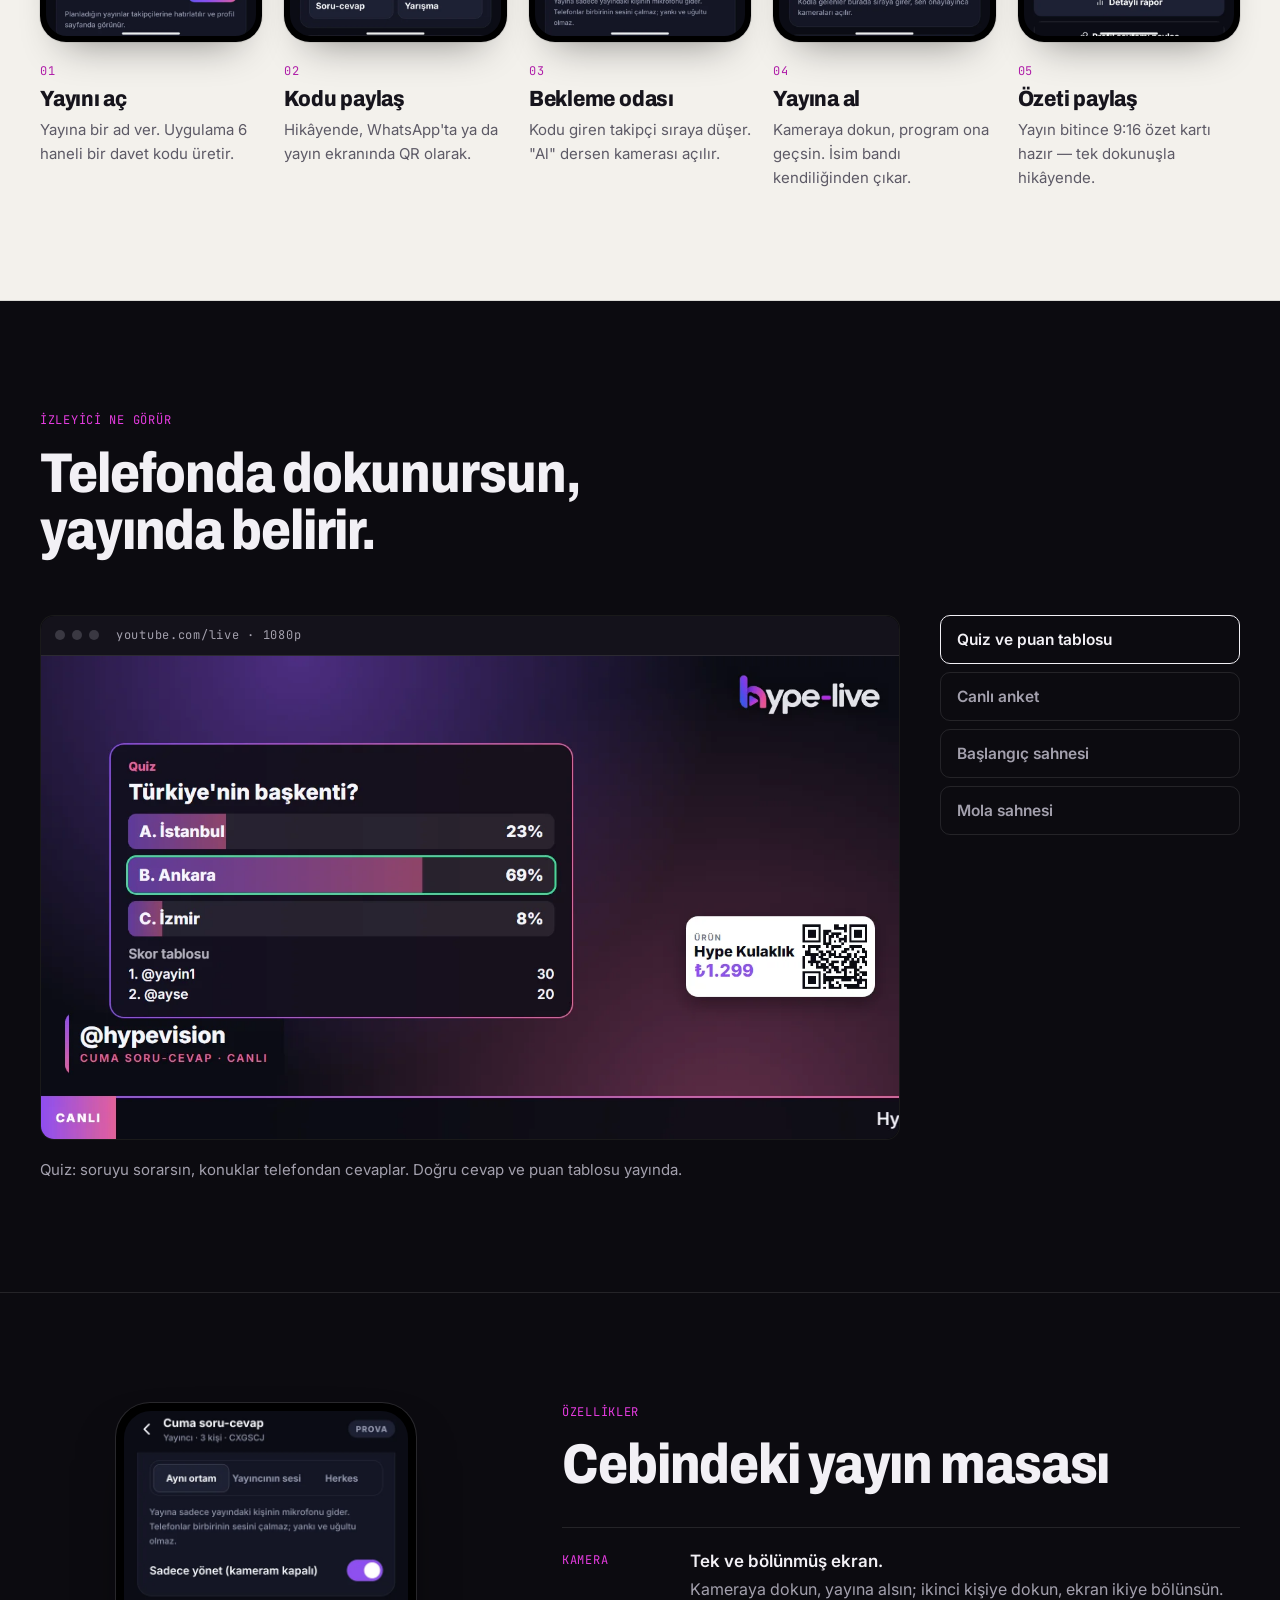
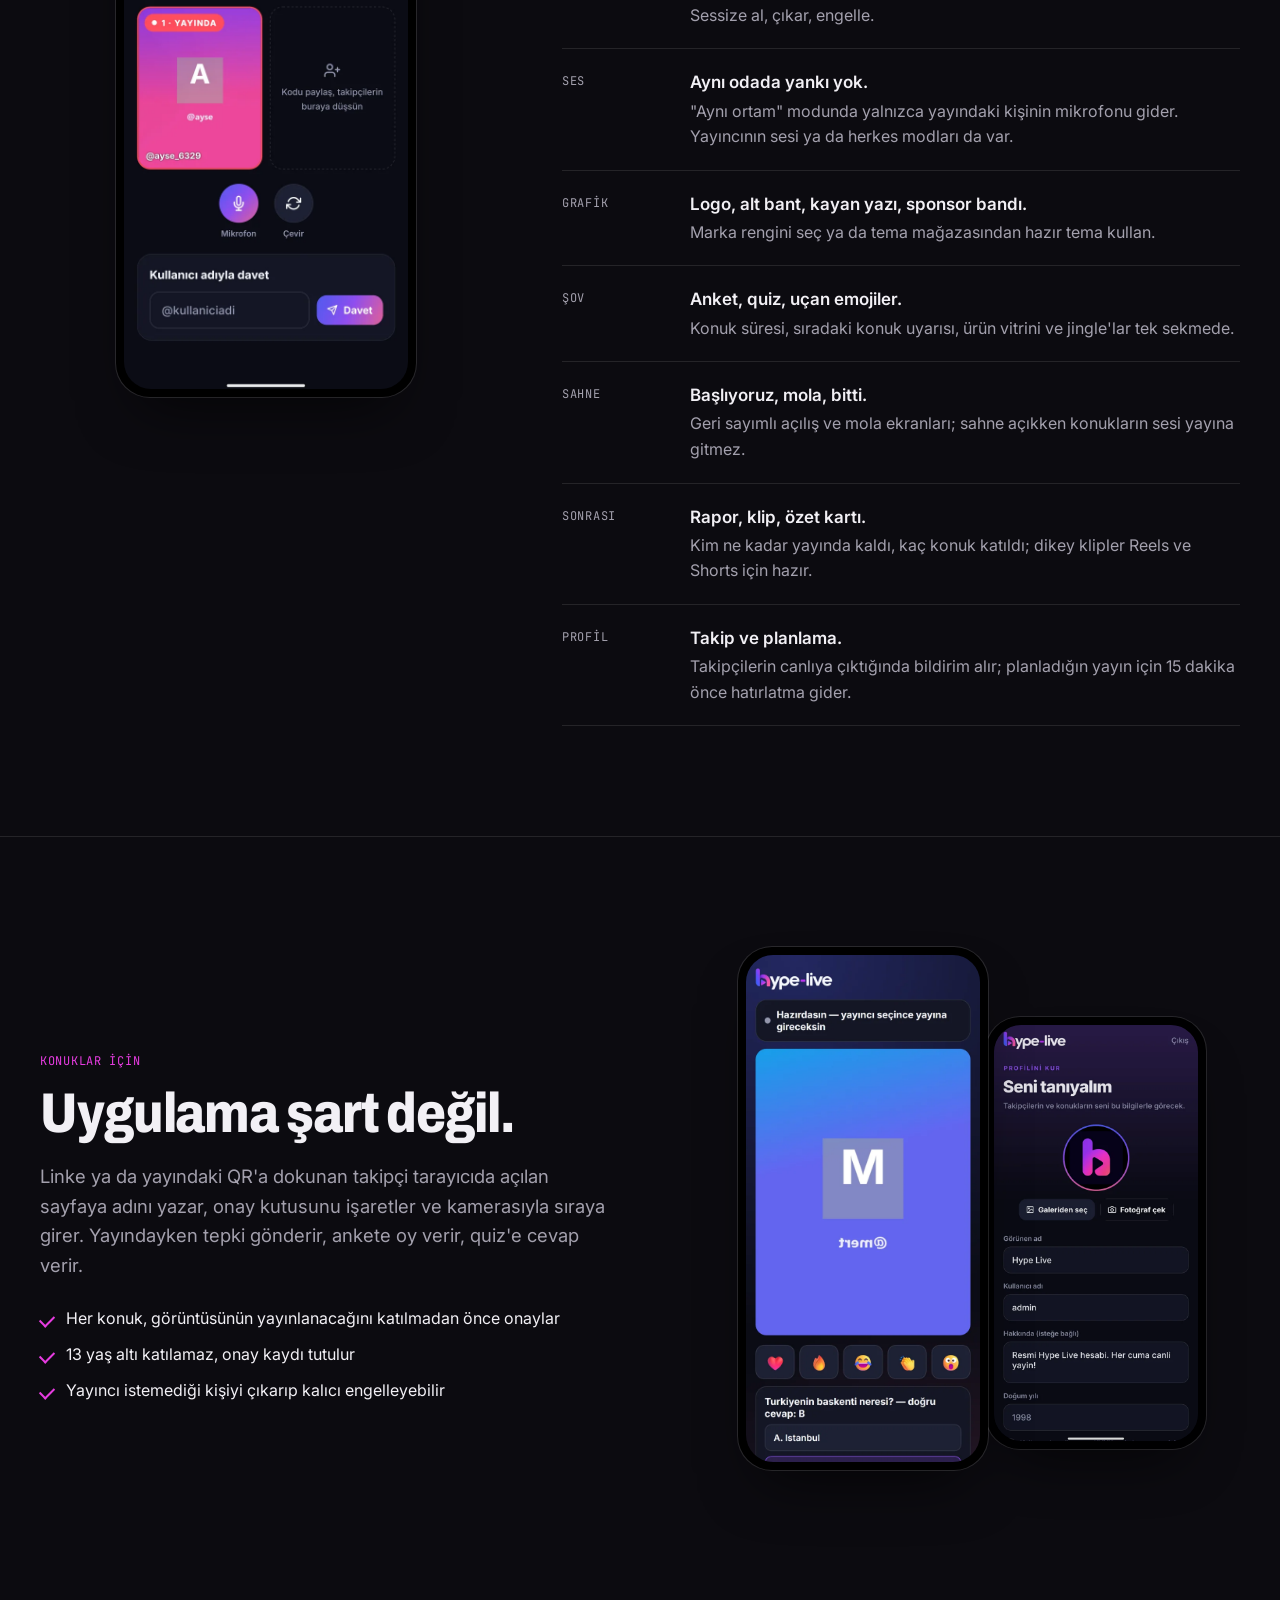
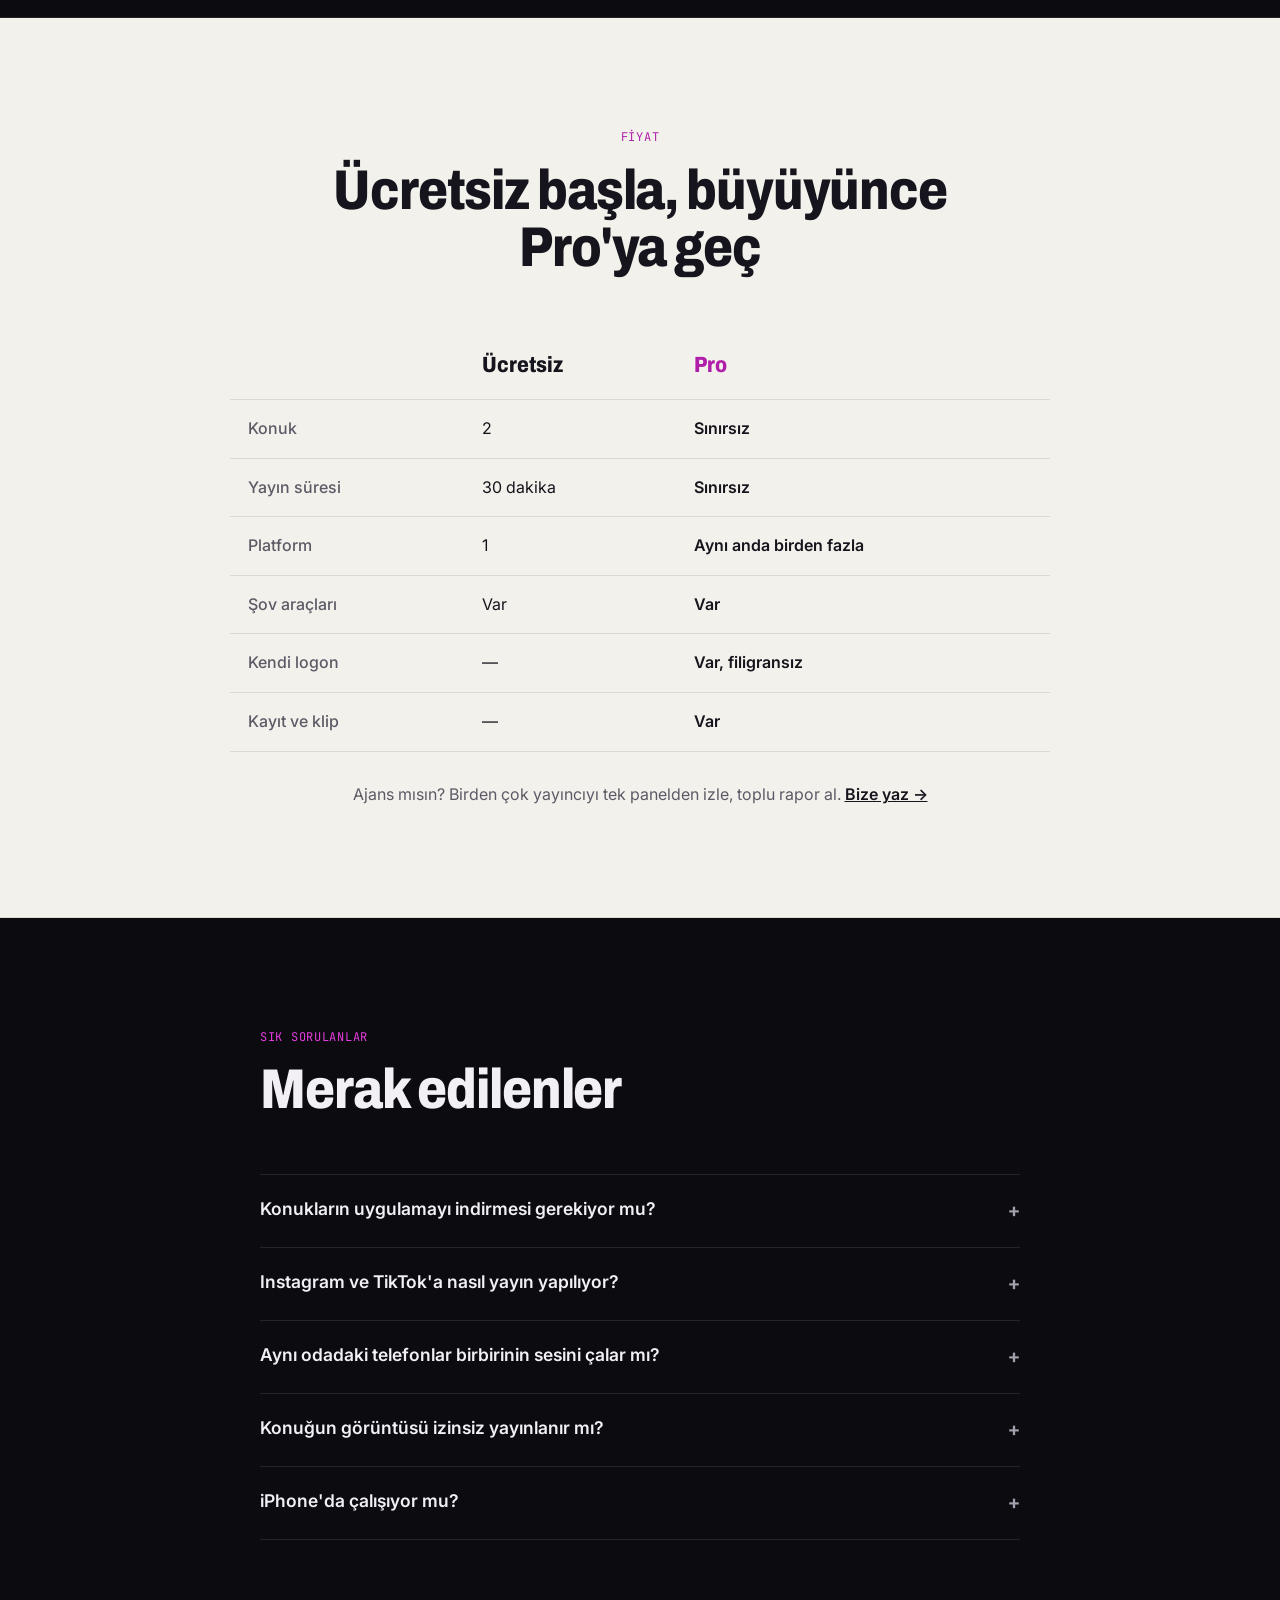
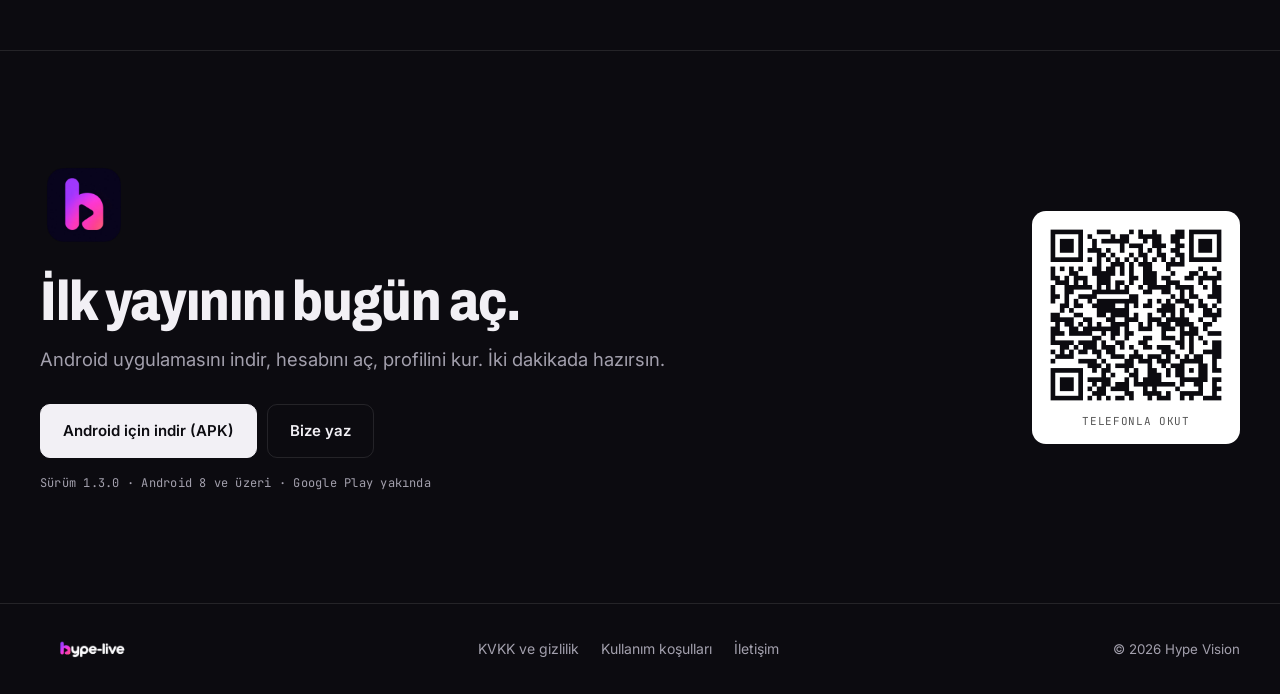
==== commit d3bc0668: "Site yenilendi: gercek uygulama ekranlari, yayin akisi, izleyici gorunumu, mobil duzen, yeni APK Co-" ====
--- a/index.html
+++ b/index.html
@@ -3,312 +3,220 @@
 <head>
 <meta charset="utf-8">
 <meta name="viewport" content="width=device-width,initial-scale=1">
-<title>Hype Live — Takipçilerini yayınına al</title>
-<meta name="description" content="Hype Live ile canlı yayını kodla aç, takipçilerin kameralarıyla katılsın. Kimi yayına alacağını sen seç; YouTube, Instagram ve TikTok'a grafiklerle aynı anda yayınla.">
-<meta property="og:title" content="Hype Live — Takipçilerini yayınına al">
-<meta property="og:description" content="Kodu paylaş, takipçilerin kameralarıyla katılsın, sen yönet. YouTube · Instagram · TikTok.">
-<meta property="og:image" content="img/icon-512.png">
-<meta name="theme-color" content="#07061a">
+<title>Hype Live — Takipçilerini canlı yayınına al</title>
+<meta name="description" content="Hype Live ile yayını aç, 6 haneli kodu paylaş. Takipçilerin telefon kameralarıyla katılsın, kimin yayında olacağını sen seç. YouTube, Instagram ve TikTok'a grafiklerle aynı anda yayınla.">
+<meta property="og:title" content="Hype Live — Takipçilerini canlı yayınına al">
+<meta property="og:description" content="Kodu paylaş, takipçilerin kameralarıyla katılsın, yayını sen yönet.">
+<meta property="og:image" content="img/og.jpg">
+<meta name="theme-color" content="#0c0b10">
 <link rel="icon" href="img/favicon.png">
 <link rel="apple-touch-icon" href="img/apple-touch-icon.png">
 <link rel="preconnect" href="https://fonts.googleapis.com">
 <link rel="preconnect" href="https://fonts.gstatic.com" crossorigin>
-<link href="https://fonts.googleapis.com/css2?family=Plus+Jakarta+Sans:wght@400;500;600;700;800&display=swap" rel="stylesheet">
+<link href="https://fonts.googleapis.com/css2?family=Archivo:wdth,wght@75..100,500..900&family=Inter:wght@400;500;600&family=JetBrains+Mono:wght@500&display=swap" rel="stylesheet">
 <link rel="stylesheet" href="style.css">
 </head>
 <body>
 
 <header class="nav" id="nav">
   <div class="wrap nav-in">
-    <a href="#" class="brand" aria-label="Hype Live ana sayfa"><img src="img/wordmark.png" alt="hype-live" width="148" height="37"></a>
+    <a href="#" class="brand" aria-label="Hype Live"><img src="img/wordmark.png" alt="hype-live" width="136" height="34"></a>
     <nav class="links" id="links">
-      <a href="#nasil">Nasıl çalışır</a>
+      <a href="#akis">Nasıl çalışır</a>
+      <a href="#ekran">İzleyici ne görür</a>
       <a href="#ozellikler">Özellikler</a>
-      <a href="#sov">Şov araçları</a>
-      <a href="#paketler">Paketler</a>
+      <a href="#fiyat">Fiyat</a>
       <a href="#sss">SSS</a>
+      <a href="#indir" class="nav-dl">APK indir</a>
     </nav>
-    <a href="#indir" class="btn btn-sm">Uygulamayı indir</a>
-    <button class="burger" id="burger" aria-label="Menü" aria-expanded="false"><span></span><span></span></button>
+    <button class="burger" id="burger" aria-label="Menüyü aç" aria-expanded="false" aria-controls="links"><span></span><span></span></button>
   </div>
 </header>
 
 <main>
-<!-- HERO -->
 <section class="hero">
-  <div class="glow g1"></div><div class="glow g2"></div>
   <div class="wrap hero-in">
-    <div class="hero-txt reveal">
-      <span class="chip"><i class="dot"></i> Canlı yayının yeni hali</span>
-      <h1>Takipçilerini <span class="grad">yayınına al.</span></h1>
-      <p class="lead">Yayını aç, 6 haneli kodu paylaş. Takipçilerin telefon kameralarıyla katılsın; kimin yayında olacağına sen karar ver. Grafikler, anketler ve quiz'lerle YouTube, Instagram ve TikTok'a aynı anda çık.</p>
+    <div class="hero-txt">
+      <p class="mono kicker">Android · Ücretsiz başla</p>
+      <h1>Takipçin kamerasını açsın,<br><em>yayını sen yönet.</em></h1>
+      <p class="lead">Yayını aç, 6 haneli kodu paylaş. Takipçilerin telefonlarından — uygulama olmadan, tarayıcıdan bile — kameralarıyla katılır. Kimi yayına alacağına sen karar verirsin; görüntü grafiklerle birlikte YouTube, Instagram ve TikTok'a gider.</p>
       <div class="cta-row">
-        <a href="#indir" class="btn">Ücretsiz başla</a>
-        <a href="#nasil" class="btn btn-ghost">Nasıl çalışır?</a>
+        <a href="#indir" class="btn">Uygulamayı indir</a>
+        <a href="#akis" class="btn btn-line">Nasıl çalışır?</a>
       </div>
-      <ul class="plat">
-        <li><svg viewBox="0 0 24 24"><path d="M23 7.2a3 3 0 0 0-2.1-2.1C19 4.6 12 4.6 12 4.6s-7 0-8.9.5A3 3 0 0 0 1 7.2 31 31 0 0 0 .5 12a31 31 0 0 0 .5 4.8 3 3 0 0 0 2.1 2.1c1.9.5 8.9.5 8.9.5s7 0 8.9-.5a3 3 0 0 0 2.1-2.1c.4-1.6.5-4.8.5-4.8s0-3.2-.5-4.8zM9.7 15V9l5.8 3-5.8 3z"/></svg> YouTube</li>
-        <li><svg viewBox="0 0 24 24"><path d="M12 2.2c3.2 0 3.6 0 4.8.1 3.2.1 4.8 1.7 4.9 4.9.1 1.3.1 1.6.1 4.8s0 3.6-.1 4.8c-.1 3.2-1.7 4.8-4.9 4.9-1.3.1-1.6.1-4.8.1s-3.6 0-4.8-.1c-3.3-.1-4.8-1.7-4.9-4.9C2.2 15.6 2.2 15.2 2.2 12s0-3.6.1-4.8C2.4 3.9 3.9 2.4 7.2 2.3 8.4 2.2 8.8 2.2 12 2.2zM12 7a5 5 0 1 0 0 10 5 5 0 0 0 0-10zm0 8.2a3.2 3.2 0 1 1 0-6.4 3.2 3.2 0 0 1 0 6.4zm5.2-9.6a1.2 1.2 0 1 0 0 2.4 1.2 1.2 0 0 0 0-2.4z"/></svg> Instagram</li>
-        <li><svg viewBox="0 0 24 24"><path d="M19.6 6.7a4.8 4.8 0 0 1-3.8-4.2V2h-3.4v13.7a2.9 2.9 0 1 1-2-2.8V9.4a6.3 6.3 0 1 0 5.4 6.3V8.7a8.2 8.2 0 0 0 4.8 1.5V6.8l-1-.1z"/></svg> TikTok</li>
-        <li><span class="more">+ Twitch, Kick, RTMP</span></li>
+      <dl class="facts">
+        <div><dt>Katılım</dt><dd>6 haneli kod ya da QR</dd></div>
+        <div><dt>Çıkış</dt><dd>YouTube · Instagram · TikTok · RTMP</dd></div>
+        <div><dt>Format</dt><dd>Dikey 9:16 ve yatay 16:9</dd></div>
+      </dl>
+    </div>
+    <div class="hero-vis">
+      <figure class="phone ph-a"><img src="img/p-poll.webp" alt="Yayıncı uygulaması: konuk yayında, ekranda canlı anket" width="600" height="1222"></figure>
+      <figure class="phone ph-b"><img src="img/p-guest.webp" alt="Konuğun tarayıcı ekranı: kamerası açık, tepki düğmeleri ve quiz" width="600" height="1298"></figure>
+      <p class="tag tag-a"><span class="mono">Yayıncı</span> Telefonda stüdyo</p>
+      <p class="tag tag-b"><span class="mono">Konuk</span> Tarayıcıdan katıldı</p>
+    </div>
+  </div>
+</section>
+
+<div class="plat-strip" aria-label="Desteklenen platformlar">
+  <div class="wrap plat-in">
+    <span class="mono">Aynı anda yayın</span>
+    <ul>
+      <li><svg viewBox="0 0 24 24" aria-hidden="true"><path d="M23 7.2a3 3 0 0 0-2.1-2.1C19 4.6 12 4.6 12 4.6s-7 0-8.9.5A3 3 0 0 0 1 7.2 31 31 0 0 0 .5 12a31 31 0 0 0 .5 4.8 3 3 0 0 0 2.1 2.1c1.9.5 8.9.5 8.9.5s7 0 8.9-.5a3 3 0 0 0 2.1-2.1c.4-1.6.5-4.8.5-4.8s0-3.2-.5-4.8zM9.7 15V9l5.8 3-5.8 3z"/></svg>YouTube</li>
+      <li><svg viewBox="0 0 24 24" aria-hidden="true"><path d="M12 2.2c3.2 0 3.6 0 4.8.1 3.2.1 4.8 1.7 4.9 4.9.1 1.3.1 1.6.1 4.8s0 3.6-.1 4.8c-.1 3.2-1.7 4.8-4.9 4.9-1.3.1-1.6.1-4.8.1s-3.6 0-4.8-.1c-3.3-.1-4.8-1.7-4.9-4.9C2.2 15.6 2.2 15.2 2.2 12s0-3.6.1-4.8C2.4 3.9 3.9 2.4 7.2 2.3 8.4 2.2 8.8 2.2 12 2.2zM12 7a5 5 0 1 0 0 10 5 5 0 0 0 0-10zm0 8.2a3.2 3.2 0 1 1 0-6.4 3.2 3.2 0 0 1 0 6.4zm5.2-9.6a1.2 1.2 0 1 0 0 2.4 1.2 1.2 0 0 0 0-2.4z"/></svg>Instagram</li>
+      <li><svg viewBox="0 0 24 24" aria-hidden="true"><path d="M19.6 6.7a4.8 4.8 0 0 1-3.8-4.2V2h-3.4v13.7a2.9 2.9 0 1 1-2-2.8V9.4a6.3 6.3 0 1 0 5.4 6.3V8.7a8.2 8.2 0 0 0 4.8 1.5V6.8l-1-.1z"/></svg>TikTok</li>
+      <li><svg viewBox="0 0 24 24" aria-hidden="true"><path d="M4.3 2 3 5.4v13.8h4.7V22h2.6l2.6-2.8h3.9L22 14V2H4.3zm15.9 11.1-3.1 3.1h-4.8L9.6 19v-2.8H5.7V3.8h14.5v9.3zM17.3 7v5.3h-1.8V7h1.8zm-4.8 0v5.3h-1.8V7h1.8z"/></svg>Twitch</li>
+      <li><span class="txt-logo">KICK</span></li>
+      <li><span class="txt-logo">RTMP</span></li>
+    </ul>
+  </div>
+</div>
+
+<section id="akis" class="sec light">
+  <div class="wrap">
+    <header class="sec-head">
+      <p class="mono kicker">Bir yayının akışı</p>
+      <h2>Beş adımda ortak yayın</h2>
+      <p>Aşağıdaki ekranlar uygulamanın kendisinden alındı. Dekor yok, kurgu yok.</p>
+    </header>
+    <ol class="flow" id="flow">
+      <li><figure class="phone sm"><img src="img/p-home.webp" alt="Ana sayfa: yayın adı ve Yayını başlat" width="600" height="1222" loading="lazy"></figure>
+        <span class="mono n">01</span><h3>Yayını aç</h3><p>Yayına bir ad ver. Uygulama 6 haneli bir davet kodu üretir.</p></li>
+      <li><figure class="phone sm"><img src="img/p-qr.webp" alt="Yayında katılım QR kodu" width="600" height="1222" loading="lazy"></figure>
+        <span class="mono n">02</span><h3>Kodu paylaş</h3><p>Hikâyende, WhatsApp'ta ya da yayın ekranında QR olarak.</p></li>
+      <li><figure class="phone sm"><img src="img/p-wait.webp" alt="Bekleme odası: iki takipçi sırada" width="600" height="1222" loading="lazy"></figure>
+        <span class="mono n">03</span><h3>Bekleme odası</h3><p>Kodu giren takipçi sıraya düşer. "Al" dersen kamerası açılır.</p></li>
+      <li><figure class="phone sm"><img src="img/p-onair.webp" alt="Program ekranında konuk yayında, isim bandıyla" width="600" height="1222" loading="lazy"></figure>
+        <span class="mono n">04</span><h3>Yayına al</h3><p>Kameraya dokun, program ona geçsin. İsim bandı kendiliğinden çıkar.</p></li>
+      <li><figure class="phone sm"><img src="img/p-summary.webp" alt="Yayın sonu özet kartı" width="600" height="1222" loading="lazy"></figure>
+        <span class="mono n">05</span><h3>Özeti paylaş</h3><p>Yayın bitince 9:16 özet kartı hazır — tek dokunuşla hikâyende.</p></li>
+    </ol>
+  </div>
+</section>
+
+<section id="ekran" class="sec">
+  <div class="wrap">
+    <header class="sec-head left">
+      <p class="mono kicker">İzleyici ne görür</p>
+      <h2>Telefonda dokunursun,<br>yayında belirir.</h2>
+    </header>
+    <div class="out">
+      <div class="out-frame">
+        <div class="out-bar"><i></i><i></i><i></i><span class="mono">youtube.com/live · 1080p</span></div>
+        <img id="scr" src="img/tp_quiz.webp" alt="Yayın görüntüsü: quiz kartı, skor tablosu ve ürün kartı" width="1280" height="720" loading="lazy">
+      </div>
+      <ul class="out-tabs" role="tablist">
+        <li><button class="on" role="tab" aria-selected="true" data-img="tp_quiz" data-cap="Quiz: soruyu sorarsın, konuklar telefondan cevaplar. Doğru cevap ve puan tablosu yayında.">Quiz ve puan tablosu</button></li>
+        <li><button role="tab" aria-selected="false" data-img="tp_poll" data-cap="Anket: oylar geldikçe çubuklar canlı dolar.">Canlı anket</button></li>
+        <li><button role="tab" aria-selected="false" data-img="tp_scene" data-cap="Geri sayımlı 'Birazdan başlıyoruz' sahnesi. Bu sırada konukların sesi yayına gitmez.">Başlangıç sahnesi</button></li>
+        <li><button role="tab" aria-selected="false" data-img="tp_brb" data-cap="Mola verirken 'Hemen dönüyoruz' sahnesi; logon ve marka rengin ekranda kalır.">Mola sahnesi</button></li>
       </ul>
-    </div>
-    <div class="hero-vis reveal">
-      <div class="phone ph-main"><img src="img/grafik.webp" alt="Hype Live yayın stüdyosu: iki konuk bölünmüş ekranda, alt bant ve kayan yazı" width="540" height="1090"></div>
-      <div class="phone ph-back"><img src="img/kameralar.webp" alt="Kamera ızgarası: katılan takipçilerin kameraları" width="540" height="1090" loading="lazy"></div>
-      <div class="float f1"><b>UKFQRQ</b><small>davet kodu</small></div>
-      <div class="float f2"><i class="live">CANLI</i> 3 platform</div>
-    </div>
-  </div>
-</section>
-
-<!-- STATS STRIP -->
-<section class="strip">
-  <div class="wrap strip-in">
-    <div><b>6</b><span>haneli kodla katılım</span></div>
-    <div><b>3+</b><span>platforma aynı anda</span></div>
-    <div><b>0</b><span>uygulama — konuk tarayıcıdan da girer</span></div>
-    <div><b>9:16</b><span>dikey ve yatay yayın</span></div>
-  </div>
-</section>
-
-<!-- HOW -->
-<section id="nasil" class="sec">
+      <p class="out-cap" id="cap">Quiz: soruyu sorarsın, konuklar telefondan cevaplar. Doğru cevap ve puan tablosu yayında.</p>
+    </div>
+  </div>
+</section>
+
+<section id="ozellikler" class="sec">
+  <div class="wrap feat">
+    <div class="feat-vis">
+      <figure class="phone"><img id="fimg" src="img/p-cams.webp" alt="Kamera yönetimi ekranı" width="600" height="1222" loading="lazy"></figure>
+    </div>
+    <div class="feat-list">
+      <p class="mono kicker">Özellikler</p>
+      <h2>Cebindeki yayın masası</h2>
+      <dl class="spec" id="spec">
+        <div data-img="p-cams"><dt class="mono">Kamera</dt><dd><b>Tek ve bölünmüş ekran.</b> Kameraya dokun, yayına alsın; ikinci kişiye dokun, ekran ikiye bölünsün. Sessize al, çıkar, engelle.</dd></div>
+        <div data-img="p-cams"><dt class="mono">Ses</dt><dd><b>Aynı odada yankı yok.</b> "Aynı ortam" modunda yalnızca yayındaki kişinin mikrofonu gider. Yayıncının sesi ya da herkes modları da var.</dd></div>
+        <div data-img="p-gfx"><dt class="mono">Grafik</dt><dd><b>Logo, alt bant, kayan yazı, sponsor bandı.</b> Marka rengini seç ya da tema mağazasından hazır tema kullan.</dd></div>
+        <div data-img="p-poll"><dt class="mono">Şov</dt><dd><b>Anket, quiz, uçan emojiler.</b> Konuk süresi, sıradaki konuk uyarısı, ürün vitrini ve jingle'lar tek sekmede.</dd></div>
+        <div data-img="p-brb"><dt class="mono">Sahne</dt><dd><b>Başlıyoruz, mola, bitti.</b> Geri sayımlı açılış ve mola ekranları; sahne açıkken konukların sesi yayına gitmez.</dd></div>
+        <div data-img="p-summary"><dt class="mono">Sonrası</dt><dd><b>Rapor, klip, özet kartı.</b> Kim ne kadar yayında kaldı, kaç konuk katıldı; dikey klipler Reels ve Shorts için hazır.</dd></div>
+        <div data-img="p-profile"><dt class="mono">Profil</dt><dd><b>Takip ve planlama.</b> Takipçilerin canlıya çıktığında bildirim alır; planladığın yayın için 15 dakika önce hatırlatma gider.</dd></div>
+      </dl>
+    </div>
+  </div>
+</section>
+
+<section class="sec split-sec">
+  <div class="wrap split">
+    <div>
+      <p class="mono kicker">Konuklar için</p>
+      <h2>Uygulama şart değil.</h2>
+      <p class="lead">Linke ya da yayındaki QR'a dokunan takipçi tarayıcıda açılan sayfaya adını yazar, onay kutusunu işaretler ve kamerasıyla sıraya girer. Yayındayken tepki gönderir, ankete oy verir, quiz'e cevap verir.</p>
+      <ul class="checks">
+        <li>Her konuk, görüntüsünün yayınlanacağını katılmadan önce onaylar</li>
+        <li>13 yaş altı katılamaz, onay kaydı tutulur</li>
+        <li>Yayıncı istemediği kişiyi çıkarıp kalıcı engelleyebilir</li>
+      </ul>
+    </div>
+    <div class="split-vis">
+      <figure class="phone"><img src="img/p-guest.webp" alt="Tarayıcıdan katılan konuğun ekranı" width="600" height="1298" loading="lazy"></figure>
+      <figure class="phone back"><img src="img/p-onboard.webp" alt="Profil kurulumu: fotoğraf, ad, kullanıcı adı" width="600" height="1222" loading="lazy"></figure>
+    </div>
+  </div>
+</section>
+
+<section id="fiyat" class="sec light">
   <div class="wrap">
-    <div class="sec-head reveal">
-      <span class="eyebrow">Nasıl çalışır</span>
-      <h2>Üç adımda <span class="grad">ortak yayın</span></h2>
-      <p>Ekip yok, kurgu masası yok. Bir telefon yeter — yönetmen sensin.</p>
-    </div>
-    <div class="steps">
-      <article class="step reveal">
-        <span class="num">01</span>
-        <h3>Yayını aç, kodu paylaş</h3>
-        <p>Yayına bir ad ver, uygulama sana 6 haneli bir davet kodu ve link üretir. Hikâyende, WhatsApp'ta ya da yayında QR olarak paylaş.</p>
-      </article>
-      <article class="step reveal">
-        <span class="num">02</span>
-        <h3>Takipçilerin kameralarıyla katılsın</h3>
-        <p>Kodu giren takipçi bekleme odasına düşer. Uygulama yoksa tarayıcıdan girer. Onay verdiğin an kamerası açılır.</p>
-      </article>
-      <article class="step reveal">
-        <span class="num">03</span>
-        <h3>Kimi yayına alacağını sen seç</h3>
-        <p>Bir kameraya dokun — yayına o çıksın. İkinci kişiye dokun — bölünmüş ekran. Hepsi grafiklerinle YouTube, Instagram ve TikTok'ta.</p>
-      </article>
-    </div>
-  </div>
-</section>
-
-<!-- FEATURE ROWS -->
-<section id="ozellikler" class="sec">
-  <div class="wrap">
-    <div class="sec-head reveal">
-      <span class="eyebrow">Özellikler</span>
-      <h2>Cebindeki <span class="grad">yayın stüdyosu</span></h2>
-    </div>
-
-    <div class="row reveal">
-      <div class="row-vis"><div class="phone"><img src="img/kameralar.webp" alt="Katılımcı kameraları ızgarası" width="540" height="1090" loading="lazy"></div></div>
-      <div class="row-txt">
-        <span class="tag">Kamera yönetimi</span>
-        <h3>Herkes odada, yayında olan sensin seçtiğin</h3>
-        <p>Katılan herkesin kamerasını canlı izle. Tek dokunuşla yayına al, ikinci dokunuşla bölünmüş ekran yap. Mikrofonları ayrı ayrı yönet, istemediğin kişiyi çıkar ve engelle.</p>
-        <ul class="ticks">
-          <li>Tek ekran ve bölünmüş ekran</li>
-          <li>Aynı ortamda yankısız ses modu</li>
-          <li>Sadece yönet modu: kendi kameran kapalı</li>
-        </ul>
-      </div>
-    </div>
-
-    <div class="row rev reveal">
-      <div class="row-vis"><div class="phone"><img src="img/grafik.webp" alt="Marka rengi ve grafik ayarları" width="540" height="1090" loading="lazy"></div></div>
-      <div class="row-txt">
-        <span class="tag">Grafik ve marka</span>
-        <h3>Logon, rengin, alt bandın — profesyonel görünüm</h3>
-        <p>Canva'da hazırladığın logoyu yükle, marka rengini seç. Alt bant, kayan yazı, sponsor bandı ve soru kartı yayına otomatik basılır. Tema mağazasından hazır temalar seç.</p>
-        <ul class="ticks">
-          <li>Otomatik konuk bandı: yayındakinin adı kendiliğinden</li>
-          <li>Dönen sponsor logoları</li>
-          <li>Kayıtlı şablonlar</li>
-        </ul>
-      </div>
-    </div>
-
-    <div class="row reveal">
-      <div class="row-vis"><div class="phone"><img src="img/soru.webp" alt="Sohbetten seçilen soru ekranda kart olarak" width="540" height="1090" loading="lazy"></div></div>
-      <div class="row-txt">
-        <span class="tag">Etkileşim</span>
-        <h3>Sohbetten soruyu seç, ekrana çıksın</h3>
-        <p>Konukların yazdığı mesaja dokun — yayında soru kartı olarak belirsin. Uçan emojilerle tepkiler canlı akar, "sıradaki sensin" uyarısıyla konuk hazırlanır.</p>
-        <ul class="ticks">
-          <li>Uçan tepki emojileri</li>
-          <li>Konuk süresi ve sıra göstergesi</li>
-          <li>Bekleme odası ve onay</li>
-        </ul>
-      </div>
-    </div>
-
-    <div class="row rev reveal">
-      <div class="row-vis"><div class="phone"><img src="img/ozet.webp" alt="Yayın sonu paylaşılabilir özet kartı" width="540" height="1090" loading="lazy"></div></div>
-      <div class="row-txt">
-        <span class="tag">Yayın sonrası</span>
-        <h3>Özet kartı, rapor ve klipler</h3>
-        <p>Yayın bitince süre, konuk ve klip sayısını gösteren 9:16 özet kartı hazır — tek dokunuşla Instagram hikâyende. Kim ne kadar yayında kaldı raporunu ajansına gönder, klipleri Reels/Shorts olarak paylaş.</p>
-        <ul class="ticks">
-          <li>Hikâyede paylaşılabilir özet</li>
-          <li>Ayrıntılı yayın raporu</li>
-          <li>Dikey klip ve tekrar izleme</li>
-        </ul>
-      </div>
-    </div>
-  </div>
-</section>
-
-<!-- SHOW TOOLS -->
-<section id="sov" class="sec sov">
-  <div class="wrap">
-    <div class="sec-head reveal">
-      <span class="eyebrow">Şov araçları</span>
-      <h2>Yayını <span class="grad">şova</span> çevir</h2>
-      <p>Hepsi tek sekmede. Telefonda dokunursun, izleyicinin ekranında anında belirir.</p>
-    </div>
-    <div class="screen reveal">
-      <div class="screen-tabs" role="tablist">
-        <button class="on" data-img="tp_quiz" role="tab">Quiz &amp; skor</button>
-        <button data-img="tp_poll" role="tab">Canlı anket</button>
-        <button data-img="tp_scene" role="tab">Geri sayım sahnesi</button>
-        <button data-img="tp_brb" role="tab">Hemen dönüyorum</button>
-      </div>
-      <div class="screen-frame"><img id="scr" src="img/tp_quiz.webp" alt="Yayın görüntüsü: quiz ve skor tablosu" width="1280" height="720" loading="lazy"></div>
-    </div>
-    <div class="grid">
-      <div class="card reveal"><i class="ic">📊</i><h4>Canlı anket</h4><p>Konuklar telefondan oy verir, çubuklar yayında canlı dolar.</p></div>
-      <div class="card reveal"><i class="ic">🏆</i><h4>Quiz &amp; skor tablosu</h4><p>Soru sor, cevabı göster, puanlar otomatik toplanır.</p></div>
-      <div class="card reveal"><i class="ic">⏱️</i><h4>Sahneler</h4><p>Geri sayımlı "Birazdan başlıyoruz", "Hemen dönüyorum", "Yayın bitti".</p></div>
-      <div class="card reveal"><i class="ic">🛍️</i><h4>Ürün vitrini</h4><p>Görsel, fiyat ve satın alma QR'ı ile canlı satış kartı.</p></div>
-      <div class="card reveal"><i class="ic">📱</i><h4>QR ile katılım</h4><p>İzleyen QR'ı okutur, uygulamasız tarayıcıdan kamerasıyla girer.</p></div>
-      <div class="card reveal"><i class="ic">🥁</i><h4>Jingle &amp; efektler</h4><p>Alkış, davul, tada — telifsiz efektler yayın sesine karışır.</p></div>
-      <div class="card reveal"><i class="ic">🎛️</i><h4>Hazır düzenler</h4><p>Tek kişi, röportaj, soru-cevap, yarışma — tek dokunuş.</p></div>
-      <div class="card reveal"><i class="ic">🎨</i><h4>Tema mağazası</h4><p>Neon, minimal, altın... yayının havasını tek seçimle değiştir.</p></div>
-    </div>
-  </div>
-</section>
-
-<!-- GALLERY -->
-<section class="sec gal-sec">
-  <div class="wrap">
-    <div class="sec-head reveal">
-      <span class="eyebrow">Uygulamadan</span>
-      <h2>Ekranlara <span class="grad">göz at</span></h2>
-    </div>
-  </div>
-  <div class="gallery" id="gallery">
-    <figure><div class="phone"><img src="img/ana.webp" alt="" width="540" height="1090" loading="lazy"></div><figcaption>Ana sayfa</figcaption></figure>
-    <figure><div class="phone"><img src="img/sahne.webp" alt="" width="540" height="1090" loading="lazy"></div><figcaption>Geri sayım sahnesi</figcaption></figure>
-    <figure><div class="phone"><img src="img/sov.webp" alt="" width="540" height="1090" loading="lazy"></div><figcaption>Şov sekmesi</figcaption></figure>
-    <figure><div class="phone"><img src="img/bekleme.webp" alt="" width="540" height="1090" loading="lazy"></div><figcaption>Bekleme odası</figcaption></figure>
-    <figure><div class="phone"><img src="img/yayin.webp" alt="" width="540" height="1090" loading="lazy"></div><figcaption>Çoklu platform</figcaption></figure>
-    <figure><div class="phone"><img src="img/paketler.webp" alt="" width="540" height="1090" loading="lazy"></div><figcaption>Paketler</figcaption></figure>
-    <figure><div class="phone"><img src="img/ozet.webp" alt="" width="540" height="1090" loading="lazy"></div><figcaption>Yayın özeti</figcaption></figure>
-  </div>
-</section>
-
-<!-- AUDIENCE -->
-<section class="sec">
-  <div class="wrap">
-    <div class="sec-head reveal">
-      <span class="eyebrow">Kimler için</span>
-      <h2>Topluluğu olan <span class="grad">herkes</span> için</h2>
-    </div>
-    <div class="aud">
-      <div class="aud-c reveal"><h4>Influencer'lar</h4><p>Takipçilerini sahneye çağır, soru-cevap ve yarışmalarla etkileşimi katla.</p></div>
-      <div class="aud-c reveal"><h4>Ajanslar</h4><p>Birden çok yayıncıyı tek panelden izle; toplu rapor ve CSV dışa aktarım.</p></div>
-      <div class="aud-c reveal"><h4>Markalar</h4><p>Canlı ürün vitrini, sponsor bandı ve QR ile satın almaya yönlendir.</p></div>
-      <div class="aud-c reveal"><h4>Eğitmenler &amp; podcast'çiler</h4><p>Konuk al, röportaj yap, kayıtları tekrar izlemeye aç.</p></div>
-    </div>
-  </div>
-</section>
-
-<!-- PRICING -->
-<section id="paketler" class="sec">
-  <div class="wrap">
-    <div class="sec-head reveal">
-      <span class="eyebrow">Paketler</span>
-      <h2>Ücretsiz başla, <span class="grad">büyüdükçe</span> geç</h2>
-    </div>
-    <div class="prices">
-      <div class="price reveal">
-        <h3>Ücretsiz</h3>
-        <div class="amt">₺0</div>
-        <ul class="ticks">
-          <li>2 konuk</li><li>30 dk yayın</li><li>1 platform</li><li>Şov araçları</li><li>Hype Live filigranı</li>
-        </ul>
-        <a href="#indir" class="btn btn-ghost">Hemen başla</a>
-      </div>
-      <div class="price pro reveal">
-        <span class="badge">En popüler</span>
-        <h3>Pro</h3>
-        <div class="amt">Aylık abonelik</div>
-        <ul class="ticks">
-          <li>Sınırsız konuk</li><li>Süre sınırı yok</li><li>Çoklu platform aynı anda</li><li>Kendi logon, filigransız</li><li>Kayıt, klip ve raporlar</li>
-        </ul>
-        <a href="#indir" class="btn">Pro'ya geç</a>
-      </div>
-      <div class="price reveal">
-        <h3>Ajans</h3>
-        <div class="amt">Teklif al</div>
-        <ul class="ticks">
-          <li>Çoklu yayıncı yönetimi</li><li>Toplu rapor &amp; CSV</li><li>Özel tema ve marka</li><li>Öncelikli destek</li>
-        </ul>
-        <a href="mailto:emre.yildiz@hypevisionlab.com?subject=Hype%20Live%20Ajans" class="btn btn-ghost">İletişime geç</a>
-      </div>
-    </div>
-  </div>
-</section>
-
-<!-- FAQ -->
+    <header class="sec-head">
+      <p class="mono kicker">Fiyat</p>
+      <h2>Ücretsiz başla, büyüyünce Pro'ya geç</h2>
+    </header>
+    <div class="table-wrap">
+      <table class="price">
+        <thead><tr><th scope="col"></th><th scope="col">Ücretsiz</th><th scope="col" class="pro">Pro</th></tr></thead>
+        <tbody>
+          <tr><th scope="row">Konuk</th><td>2</td><td>Sınırsız</td></tr>
+          <tr><th scope="row">Yayın süresi</th><td>30 dakika</td><td>Sınırsız</td></tr>
+          <tr><th scope="row">Platform</th><td>1</td><td>Aynı anda birden fazla</td></tr>
+          <tr><th scope="row">Şov araçları</th><td>Var</td><td>Var</td></tr>
+          <tr><th scope="row">Kendi logon</th><td>—</td><td>Var, filigransız</td></tr>
+          <tr><th scope="row">Kayıt ve klip</th><td>—</td><td>Var</td></tr>
+        </tbody>
+      </table>
+    </div>
+    <p class="note">Ajans mısın? Birden çok yayıncıyı tek panelden izle, toplu rapor al. <a href="mailto:emre.yildiz@hypevisionlab.com?subject=Hype%20Live%20ajans">Bize yaz →</a></p>
+  </div>
+</section>
+
 <section id="sss" class="sec">
   <div class="wrap narrow">
-    <div class="sec-head reveal">
-      <span class="eyebrow">SSS</span>
-      <h2>Merak <span class="grad">edilenler</span></h2>
-    </div>
-    <details class="reveal"><summary>Konukların uygulamayı indirmesi gerekiyor mu?</summary><p>Hayır. Uygulaması olan kodla girer; olmayan, paylaştığın linke ya da yayındaki QR'a dokunup tarayıcıdan kamerasıyla katılır.</p></details>
-    <details class="reveal"><summary>Instagram ve TikTok'a nasıl yayın yapılıyor?</summary><p>Uygulamadaki adım adım rehberle platformun verdiği yayın adresini ve anahtarını yapıştırırsın. YouTube'a doğrudan, Instagram ve TikTok'a yayın anahtarıyla çıkılır.</p></details>
-    <details class="reveal"><summary>Aynı odadaki telefonlar birbirinin sesini çalar mı?</summary><p>"Aynı ortam" ses modunda yalnızca yayındaki kişinin sesi gider; yankı ve geri besleme olmaz.</p></details>
-    <details class="reveal"><summary>Konuğun görüntüsü izinsiz yayınlanır mı?</summary><p>Hayır. Her konuk katılmadan önce görüntüsünün canlı yayınlanacağını onaylar; onay kaydı tutulur. Yayıncı istemediği kişiyi çıkarıp kalıcı olarak engelleyebilir.</p></details>
-    <details class="reveal"><summary>iPhone'da çalışıyor mu?</summary><p>Şu an Android uygulaması yayında. iOS sürümü yolda; o zamana kadar iPhone kullanan konuklar tarayıcıdan katılabilir.</p></details>
-  </div>
-</section>
-
-<!-- CTA -->
-<section id="indir" class="sec">
-  <div class="wrap">
-    <div class="cta reveal">
-      <img src="img/icon.png" alt="" width="120" height="120" class="cta-ic">
-      <h2>Bir sonraki yayının <span class="grad">ortak</span> olsun.</h2>
-      <p>Android uygulamasını indir, ilk yayınını iki dakikada aç.</p>
-      <div class="cta-row center">
-        <a class="btn" href="https://expo.dev/artifacts/eas/yx2FzAxMArJ3zJw4YRIDBNno5dOs30q1GqkCH3gAA7A.apk">Android için indir (APK)</a>
-        <a class="btn btn-ghost" href="mailto:emre.yildiz@hypevisionlab.com">Bize yaz</a>
+    <header class="sec-head left"><p class="mono kicker">Sık sorulanlar</p><h2>Merak edilenler</h2></header>
+    <details><summary>Konukların uygulamayı indirmesi gerekiyor mu?</summary><p>Hayır. Uygulaması olan kodla girer; olmayan, paylaştığın linke ya da yayındaki QR'a dokunup tarayıcıdan kamerasıyla katılır.</p></details>
+    <details><summary>Instagram ve TikTok'a nasıl yayın yapılıyor?</summary><p>Uygulamadaki adım adım rehberle platformun verdiği yayın adresini ve anahtarını yapıştırırsın. YouTube'a doğrudan çıkılır.</p></details>
+    <details><summary>Aynı odadaki telefonlar birbirinin sesini çalar mı?</summary><p>"Aynı ortam" ses modunda yalnızca yayındaki kişinin mikrofonu yayına gider; yankı ve uğultu olmaz.</p></details>
+    <details><summary>Konuğun görüntüsü izinsiz yayınlanır mı?</summary><p>Hayır. Her konuk katılmadan önce görüntüsünün canlı yayınlanacağını onaylar ve bu onay kaydedilir.</p></details>
+    <details><summary>iPhone'da çalışıyor mu?</summary><p>Yayıncı uygulaması şu an Android'de. iPhone kullanan konuklar tarayıcıdan katılabilir.</p></details>
+  </div>
+</section>
+
+<section id="indir" class="sec dl">
+  <div class="wrap dl-in">
+    <div>
+      <img src="img/icon.png" alt="" width="88" height="88" class="dl-ic">
+      <h2>İlk yayınını bugün aç.</h2>
+      <p class="lead">Android uygulamasını indir, hesabını aç, profilini kur. İki dakikada hazırsın.</p>
+      <div class="cta-row">
+        <a class="btn" id="apk" href="#">Android için indir (APK)</a>
+        <a class="btn btn-line" href="mailto:emre.yildiz@hypevisionlab.com">Bize yaz</a>
       </div>
-      <small class="muted">iOS yakında · Google Play yakında</small>
-    </div>
+      <p class="mono small">Sürüm 1.3.0 · Android 8 ve üzeri · Google Play yakında</p>
+    </div>
+    <figure class="qr"><img src="img/apk-qr.png" alt="APK indirme bağlantısının QR kodu" width="180" height="180"><figcaption class="mono">Telefonla okut</figcaption></figure>
   </div>
 </section>
 </main>
 
 <footer class="foot">
   <div class="wrap foot-in">
-    <div><img src="img/wordmark.png" alt="hype-live" width="128" height="32"><p class="muted">Bir <a href="https://hypevisionlab.com">Hype Vision</a> ürünü.</p></div>
-    <div class="foot-links">
-      <a href="https://104-249-19-177.sslip.io/legal/">KVKK &amp; Gizlilik</a>
+    <img src="img/wordmark.png" alt="hype-live" width="116" height="29">
+    <nav class="foot-links" aria-label="Alt bağlantılar">
+      <a href="https://104-249-19-177.sslip.io/legal/">KVKK ve gizlilik</a>
       <a href="https://104-249-19-177.sslip.io/legal/#kosullar">Kullanım koşulları</a>
       <a href="mailto:emre.yildiz@hypevisionlab.com">İletişim</a>
-    </div>
-    <small class="muted">© <span id="yr">2026</span> Hype Vision</small>
+    </nav>
+    <small>© <span id="yr">2026</span> Hype Vision</small>
   </div>
 </footer>
 
--- a/style.css
+++ b/style.css
@@ -1,199 +1,213 @@
 :root{
-  --bg:#07061a;--bg2:#0d0b24;--card:#121032;--line:rgba(255,255,255,.08);
-  --text:#f3f1ff;--muted:#a19dc4;--violet:#8e4ff0;--pink:#ff3fb4;--coral:#ff6a6a;
-  --grad:linear-gradient(120deg,#9b3dff 0%,#e63ce0 55%,#ff6a6a 100%);
-  --r:22px;
+  --ink:#0c0b10;--ink2:#14121b;--line:rgba(255,255,255,.1);--text:#f2f0f5;--muted:#a3a0ad;
+  --paper:#f3f1ec;--paper-ink:#16141c;--paper-muted:#5d5a66;--paper-line:rgba(0,0,0,.1);
+  --accent:#e63ce0;--accent2:#9b3dff;--grad:linear-gradient(110deg,#9b3dff,#e63ce0 60%,#ff6a6a);
+  --head:'Archivo',system-ui,sans-serif;--body:'Inter',system-ui,sans-serif;--mono:'JetBrains Mono',ui-monospace,monospace;
 }
 *{box-sizing:border-box;margin:0;padding:0}
-html{scroll-behavior:smooth}
-body{background:var(--bg);color:var(--text);font-family:'Plus Jakarta Sans',system-ui,sans-serif;line-height:1.6;-webkit-font-smoothing:antialiased;overflow-x:hidden}
-img{max-width:100%;display:block}
-a{color:inherit;text-decoration:none}
-.wrap{width:min(1180px,100% - 32px);margin:auto}
-.narrow{width:min(780px,100% - 32px)}
-.grad{background:var(--grad);-webkit-background-clip:text;background-clip:text;color:transparent}
-.muted{color:var(--muted)}
-
-/* buttons */
-.btn{display:inline-flex;align-items:center;justify-content:center;gap:8px;padding:15px 26px;border-radius:999px;background:var(--grad);color:#fff;font-weight:700;font-size:15px;box-shadow:0 10px 30px -10px rgba(230,60,224,.6);transition:transform .2s,box-shadow .2s}
-.btn:hover{transform:translateY(-2px);box-shadow:0 16px 40px -10px rgba(230,60,224,.75)}
-.btn-ghost{background:rgba(255,255,255,.06);border:1px solid var(--line);box-shadow:none}
-.btn-ghost:hover{background:rgba(255,255,255,.1);box-shadow:none}
-.btn-sm{padding:10px 18px;font-size:14px}
+html{scroll-behavior:smooth;-webkit-text-size-adjust:100%}
+body{background:var(--ink);color:var(--text);font:400 16px/1.6 var(--body);-webkit-font-smoothing:antialiased;overflow-x:hidden}
+img{max-width:100%;height:auto;display:block}
+a{color:inherit}
+.wrap{width:min(1200px,100% - 32px);margin:0 auto}
+.narrow{width:min(760px,100% - 32px)}
+.mono{font-family:var(--mono);font-size:12px;letter-spacing:.06em;text-transform:uppercase}
+.kicker{color:var(--accent);margin-bottom:14px}
+h1,h2,h3{font-family:var(--head);font-stretch:85%;letter-spacing:-.02em;line-height:1.02;font-weight:800}
+h1{font-size:clamp(40px,6.2vw,80px)}
+h1 em{font-style:normal;background:var(--grad);-webkit-background-clip:text;background-clip:text;color:transparent}
+h2{font-size:clamp(32px,4.4vw,56px)}
+h3{font-size:22px;font-stretch:90%;letter-spacing:-.01em;line-height:1.15}
+.lead{font-size:clamp(16px,1.5vw,18.5px);color:var(--muted);max-width:56ch}
+.small{color:var(--muted);margin-top:16px;text-transform:none;letter-spacing:.02em}
+
+.btn{display:inline-flex;align-items:center;justify-content:center;padding:14px 22px;border-radius:10px;background:var(--text);color:var(--ink);font-weight:600;font-size:15px;text-decoration:none;border:1px solid var(--text);transition:background .15s,color .15s}
+.btn:hover{background:transparent;color:var(--text)}
+.btn-line{background:transparent;color:var(--text);border-color:var(--line)}
+.btn-line:hover{border-color:var(--text)}
+.btn:focus-visible,a:focus-visible,button:focus-visible,summary:focus-visible{outline:2px solid var(--accent);outline-offset:3px}
+.cta-row{display:flex;flex-wrap:wrap;gap:10px;margin-top:30px}
 
 /* nav */
-.nav{position:fixed;inset:0 0 auto;z-index:50;transition:background .3s,border-color .3s;border-bottom:1px solid transparent}
-.nav.scrolled{background:rgba(7,6,26,.78);backdrop-filter:blur(14px);border-color:var(--line)}
-.nav-in{display:flex;align-items:center;gap:28px;height:72px}
-.brand img{height:34px;width:auto}
-.links{display:flex;gap:26px;margin-left:auto;font-size:14.5px;font-weight:500;color:var(--muted)}
+.nav{position:sticky;top:0;z-index:50;background:rgba(12,11,16,.86);backdrop-filter:blur(12px);border-bottom:1px solid var(--line)}
+.nav-in{display:flex;align-items:center;height:64px;gap:24px}
+.brand img{height:30px;width:auto}
+.links{display:flex;align-items:center;gap:26px;margin-left:auto;font-size:14.5px}
+.links a{text-decoration:none;color:var(--muted)}
 .links a:hover{color:var(--text)}
-.burger{display:none;background:none;border:0;width:40px;height:40px;cursor:pointer;flex-direction:column;justify-content:center;gap:6px;align-items:center}
-.burger span{width:22px;height:2px;background:#fff;border-radius:2px;transition:.3s}
+.links .nav-dl{color:var(--ink);background:var(--text);padding:8px 14px;border-radius:8px;font-weight:600}
+.links .nav-dl:hover{color:var(--ink);opacity:.85}
+.burger{display:none;margin-left:auto;width:44px;height:44px;border:0;background:none;cursor:pointer;flex-direction:column;align-items:center;justify-content:center;gap:6px}
+.burger span{width:22px;height:2px;background:var(--text);transition:transform .25s}
 .burger[aria-expanded=true] span:first-child{transform:translateY(4px) rotate(45deg)}
 .burger[aria-expanded=true] span:last-child{transform:translateY(-4px) rotate(-45deg)}
 
+/* phone frame */
+.phone{background:#000;border-radius:34px;padding:8px;box-shadow:0 0 0 1px rgba(255,255,255,.12),0 30px 60px -25px rgba(0,0,0,.7)}
+.phone img{border-radius:27px;width:100%}
+.phone.sm{border-radius:26px;padding:6px}
+.phone.sm img{border-radius:21px}
+
 /* hero */
-.hero{position:relative;padding:150px 0 90px;overflow:hidden}
-.glow{position:absolute;border-radius:50%;filter:blur(110px);opacity:.55;pointer-events:none}
-.g1{width:560px;height:560px;background:#7a2cff;top:-160px;left:-160px}
-.g2{width:520px;height:520px;background:#ff2fa8;right:-140px;top:120px;opacity:.4}
-.hero-in{position:relative;display:grid;grid-template-columns:1.05fr .95fr;gap:60px;align-items:center}
-.chip{display:inline-flex;align-items:center;gap:8px;padding:7px 14px;border-radius:999px;background:rgba(255,255,255,.06);border:1px solid var(--line);font-size:13px;font-weight:600;color:#d9cfff}
-.dot{width:8px;height:8px;border-radius:50%;background:#ff3b5c;box-shadow:0 0 0 0 rgba(255,59,92,.7);animation:pulse 1.6s infinite}
-@keyframes pulse{70%{box-shadow:0 0 0 9px rgba(255,59,92,0)}100%{box-shadow:0 0 0 0 rgba(255,59,92,0)}}
-h1{font-size:clamp(42px,6.4vw,78px);line-height:1.02;letter-spacing:-.035em;font-weight:800;margin:22px 0 20px}
-.lead{font-size:clamp(16px,1.6vw,19px);color:var(--muted);max-width:560px}
-.cta-row{display:flex;gap:12px;flex-wrap:wrap;margin-top:32px}
-.cta-row.center{justify-content:center}
-.plat{list-style:none;display:flex;flex-wrap:wrap;gap:18px;margin-top:36px;color:var(--muted);font-size:14px;font-weight:600}
-.plat li{display:flex;align-items:center;gap:7px}
-.plat svg{width:20px;height:20px;fill:currentColor}
-.plat .more{opacity:.7;font-weight:500}
-
-.hero-vis{position:relative;height:620px}
-.phone{border-radius:38px;padding:9px;background:linear-gradient(160deg,#2b2750,#110f2b);box-shadow:0 40px 80px -30px rgba(0,0,0,.8),inset 0 0 0 1px rgba(255,255,255,.08)}
-.phone img{border-radius:30px;width:100%;height:auto}
-.ph-main{position:absolute;width:290px;left:50%;top:0;transform:translateX(-30%) rotate(3deg);z-index:2}
-.ph-back{position:absolute;width:250px;left:50%;top:70px;transform:translateX(-105%) rotate(-7deg);opacity:.75;filter:saturate(.9)}
-.float{position:absolute;z-index:3;padding:12px 16px;border-radius:16px;background:rgba(18,16,50,.82);backdrop-filter:blur(12px);border:1px solid var(--line);box-shadow:0 20px 40px -20px #000;font-weight:700;animation:bob 5s ease-in-out infinite}
-.float small{display:block;font-size:11px;color:var(--muted);font-weight:600;letter-spacing:.08em;text-transform:uppercase}
-.f1{left:0;bottom:120px;font-size:22px;letter-spacing:.18em}
-.f2{right:0;top:80px;font-size:14px;display:flex;gap:8px;align-items:center;animation-delay:-2.5s}
-.live{font-style:normal;background:#ff3b5c;color:#fff;font-size:11px;padding:3px 8px;border-radius:6px;letter-spacing:.06em}
-@keyframes bob{50%{transform:translateY(-10px)}}
-
-/* strip */
-.strip{border-block:1px solid var(--line);background:rgba(255,255,255,.02)}
-.strip-in{display:grid;grid-template-columns:repeat(4,1fr);gap:20px;padding:30px 0}
-.strip b{display:block;font-size:34px;font-weight:800;background:var(--grad);-webkit-background-clip:text;background-clip:text;color:transparent;line-height:1.1}
-.strip span{color:var(--muted);font-size:14px}
+.hero{padding:72px 0 64px;border-bottom:1px solid var(--line);background-image:linear-gradient(var(--line) 1px,transparent 1px),linear-gradient(90deg,var(--line) 1px,transparent 1px);background-size:80px 80px;background-position:center top}
+.hero-in{display:grid;grid-template-columns:1.1fr .9fr;gap:48px;align-items:center}
+.hero-txt h1{margin-bottom:22px}
+.facts{display:grid;grid-template-columns:repeat(3,auto);gap:14px 30px;margin-top:40px;padding-top:22px;border-top:1px solid var(--line);justify-content:start}
+.facts dt{font-family:var(--mono);font-size:11px;letter-spacing:.08em;text-transform:uppercase;color:var(--muted)}
+.facts dd{font-weight:600;font-size:14.5px;margin-top:2px}
+.hero-vis{position:relative;height:600px}
+.ph-a{position:absolute;width:280px;right:150px;top:0;z-index:2}
+.ph-b{position:absolute;width:220px;right:0;top:140px}
+.tag{position:absolute;z-index:3;background:var(--text);color:var(--ink);font-size:13px;font-weight:600;padding:7px 11px;border-radius:8px;white-space:nowrap}
+.tag .mono{font-size:10.5px;color:var(--accent2);margin-right:6px}
+.tag-a{left:-10px;top:60px}
+.tag-b{right:24px;bottom:30px}
+
+/* platform strip */
+.plat-strip{border-bottom:1px solid var(--line)}
+.plat-in{display:flex;align-items:center;gap:30px;padding:22px 0;flex-wrap:wrap}
+.plat-in>.mono{color:var(--muted)}
+.plat-in ul{list-style:none;display:flex;flex-wrap:wrap;gap:12px 30px;color:#d8d5df;font-weight:600;font-size:15px}
+.plat-in li{display:flex;align-items:center;gap:8px}
+.plat-in svg{width:20px;height:20px;fill:currentColor}
+.txt-logo{font-family:var(--head);font-weight:900;font-stretch:75%;letter-spacing:.04em;font-size:16px}
 
 /* sections */
-.sec{padding:110px 0}
-.sec-head{text-align:center;max-width:680px;margin:0 auto 60px}
-.eyebrow{display:inline-block;font-size:12.5px;font-weight:700;letter-spacing:.2em;text-transform:uppercase;color:#c4a6ff;margin-bottom:14px}
-h2{font-size:clamp(32px,4.4vw,52px);line-height:1.08;letter-spacing:-.03em;font-weight:800}
-.sec-head p{color:var(--muted);margin-top:16px;font-size:17px}
-
-.steps{display:grid;grid-template-columns:repeat(3,1fr);gap:22px}
-.step{padding:34px;border-radius:var(--r);background:linear-gradient(180deg,rgba(255,255,255,.05),rgba(255,255,255,.015));border:1px solid var(--line);position:relative;overflow:hidden}
-.step::after{content:"";position:absolute;inset:auto -40% -60% auto;width:220px;height:220px;background:radial-gradient(circle,rgba(155,61,255,.35),transparent 70%)}
-.num{font-size:15px;font-weight:800;background:var(--grad);-webkit-background-clip:text;background-clip:text;color:transparent;letter-spacing:.1em}
-.step h3{font-size:21px;margin:16px 0 10px;letter-spacing:-.01em}
-.step p{color:var(--muted);font-size:15.5px}
-
-.row{display:grid;grid-template-columns:1fr 1fr;gap:80px;align-items:center;margin-bottom:110px}
-.row:last-child{margin-bottom:0}
-.row.rev .row-vis{order:2}
-.row-vis{display:flex;justify-content:center;position:relative}
-.row-vis::before{content:"";position:absolute;width:70%;aspect-ratio:1;border-radius:50%;background:var(--grad);filter:blur(90px);opacity:.28;top:15%}
-.row-vis .phone{width:min(300px,78%);position:relative}
-.tag{display:inline-block;padding:6px 12px;border-radius:999px;font-size:12.5px;font-weight:700;color:#e9d9ff;background:rgba(142,79,240,.18);border:1px solid rgba(142,79,240,.35)}
-.row-txt h3{font-size:clamp(26px,3vw,36px);line-height:1.15;letter-spacing:-.02em;margin:18px 0 14px}
-.row-txt p{color:var(--muted);font-size:16.5px}
-.ticks{list-style:none;margin-top:20px;display:grid;gap:10px}
-.ticks li{padding-left:30px;position:relative;font-weight:500}
-.ticks li::before{content:"";position:absolute;left:0;top:4px;width:18px;height:18px;border-radius:50%;background:var(--grad);-webkit-mask:url("data:image/svg+xml,%3Csvg xmlns='http://www.w3.org/2000/svg' viewBox='0 0 24 24'%3E%3Cpath d='M12 0a12 12 0 1 0 0 24 12 12 0 0 0 0-24zm-1.6 17.2-5-5 1.8-1.8 3.2 3.2 6.6-6.6 1.8 1.8z'/%3E%3C/svg%3E") center/contain no-repeat;mask:url("data:image/svg+xml,%3Csvg xmlns='http://www.w3.org/2000/svg' viewBox='0 0 24 24'%3E%3Cpath d='M12 0a12 12 0 1 0 0 24 12 12 0 0 0 0-24zm-1.6 17.2-5-5 1.8-1.8 3.2 3.2 6.6-6.6 1.8 1.8z'/%3E%3C/svg%3E") center/contain no-repeat}
-
-/* show */
-.sov{background:radial-gradient(ellipse at 50% 0,rgba(142,79,240,.16),transparent 60%)}
-.screen{max-width:980px;margin:0 auto 46px}
-.screen-tabs{display:flex;gap:8px;justify-content:center;flex-wrap:wrap;margin-bottom:20px}
-.screen-tabs button{font:inherit;font-weight:600;font-size:14px;color:var(--muted);background:rgba(255,255,255,.05);border:1px solid var(--line);padding:9px 16px;border-radius:999px;cursor:pointer;transition:.2s}
-.screen-tabs button.on{background:var(--grad);color:#fff;border-color:transparent}
-.screen-frame{border-radius:22px;padding:10px;background:linear-gradient(160deg,#2b2750,#110f2b);box-shadow:0 50px 90px -40px rgba(155,61,255,.6),inset 0 0 0 1px rgba(255,255,255,.08)}
-.screen-frame img{border-radius:14px;width:100%;aspect-ratio:16/9;object-fit:cover;transition:opacity .25s}
-.grid{display:grid;grid-template-columns:repeat(4,1fr);gap:16px}
-.card{padding:24px;border-radius:18px;background:var(--card);border:1px solid var(--line);transition:transform .25s,border-color .25s}
-.card:hover{transform:translateY(-4px);border-color:rgba(230,60,224,.4)}
-.ic{font-style:normal;font-size:26px;display:inline-grid;place-items:center;width:50px;height:50px;border-radius:14px;background:rgba(142,79,240,.16);margin-bottom:14px}
-.card h4{font-size:17px;margin-bottom:6px}
-.card p{color:var(--muted);font-size:14.5px}
-
-/* gallery */
-.gal-sec{padding-bottom:80px}
-.gallery{display:flex;gap:26px;overflow-x:auto;padding:10px max(16px,calc((100% - 1180px)/2)) 30px;scroll-snap-type:x mandatory;scrollbar-width:none}
-.gallery::-webkit-scrollbar{display:none}
-.gallery figure{flex:0 0 230px;scroll-snap-align:center;text-align:center}
-.gallery figcaption{margin-top:14px;color:var(--muted);font-weight:600;font-size:14px}
-
-/* audience */
-.aud{display:grid;grid-template-columns:repeat(4,1fr);gap:16px}
-.aud-c{padding:28px;border-radius:18px;border:1px solid var(--line);background:linear-gradient(160deg,rgba(155,61,255,.1),rgba(255,106,106,.04))}
-.aud-c h4{font-size:18px;margin-bottom:8px}
-.aud-c p{color:var(--muted);font-size:14.5px}
+.sec{padding:110px 0;border-bottom:1px solid var(--line)}
+.sec-head{max-width:720px;margin:0 auto 56px;text-align:center}
+.sec-head.left{text-align:left;margin-left:0}
+.sec-head p:not(.kicker){color:var(--muted);margin-top:16px;font-size:17px}
+.light{background:var(--paper);color:var(--paper-ink);border-bottom-color:var(--paper-line)}
+.light .sec-head p:not(.kicker){color:var(--paper-muted)}
+.light .kicker{color:#b01fa9}
+
+/* flow */
+.flow{list-style:none;display:grid;grid-template-columns:repeat(5,1fr);gap:22px;counter-reset:s}
+.flow li{position:relative}
+.flow .phone{margin-bottom:20px;box-shadow:0 0 0 1px rgba(0,0,0,.08),0 24px 40px -24px rgba(0,0,0,.45)}
+.flow .n{display:block;color:#b01fa9;margin-bottom:6px}
+.flow h3{margin-bottom:6px}
+.flow p{color:var(--paper-muted);font-size:15px}
+
+/* output */
+.out{display:grid;grid-template-columns:1fr 300px;gap:28px 40px;align-items:start}
+.out-frame{border:1px solid var(--line);border-radius:14px;overflow:hidden;background:#000}
+.out-bar{display:flex;align-items:center;gap:7px;padding:10px 14px;border-bottom:1px solid var(--line);background:var(--ink2)}
+.out-bar i{width:10px;height:10px;border-radius:50%;background:#3a3842}
+.out-bar span{margin-left:10px;color:var(--muted);text-transform:none;font-size:12px}
+.out-frame img{width:100%;aspect-ratio:16/9;object-fit:cover;transition:opacity .2s}
+.out-tabs{list-style:none;display:grid;gap:8px}
+.out-tabs button{width:100%;text-align:left;font:600 15.5px var(--body);color:var(--muted);background:none;border:1px solid var(--line);border-radius:10px;padding:14px 16px;cursor:pointer;transition:.15s}
+.out-tabs button:hover{color:var(--text)}
+.out-tabs button.on{color:var(--text);border-color:var(--text)}
+.out-cap{grid-column:1;color:var(--muted);font-size:15px;margin-top:-10px}
+
+/* features */
+.feat{display:grid;grid-template-columns:.8fr 1.2fr;gap:70px;align-items:start}
+.feat-vis{position:sticky;top:100px;display:flex;justify-content:center}
+.feat-vis .phone{width:min(300px,80%)}
+.feat-vis img{transition:opacity .2s}
+.feat-list h2{margin-bottom:34px}
+.spec>div{display:grid;grid-template-columns:110px 1fr;gap:18px;padding:20px 0;border-top:1px solid var(--line);cursor:default}
+.spec>div:last-child{border-bottom:1px solid var(--line)}
+.spec dt{color:var(--muted);padding-top:3px}
+.spec dd{color:var(--muted)}
+.spec dd b{display:block;color:var(--text);font-weight:600;font-size:17px;margin-bottom:2px}
+.spec>div.on dt{color:var(--accent)}
+
+/* split */
+.split{display:grid;grid-template-columns:1fr 1fr;gap:60px;align-items:center}
+.split h2{margin-bottom:20px}
+.checks{list-style:none;margin-top:26px;display:grid;gap:10px}
+.checks li{padding-left:26px;position:relative}
+.checks li::before{content:"";position:absolute;left:0;top:9px;width:12px;height:7px;border-left:2px solid var(--accent);border-bottom:2px solid var(--accent);transform:rotate(-45deg)}
+.split-vis{position:relative;height:560px}
+.split-vis .phone{position:absolute;width:250px;left:12%;top:0;z-index:2}
+.split-vis .phone.back{left:auto;right:6%;top:70px;width:220px;z-index:1;opacity:.92}
 
 /* pricing */
-.prices{display:grid;grid-template-columns:repeat(3,1fr);gap:20px;align-items:stretch}
-.price{padding:34px;border-radius:24px;background:var(--card);border:1px solid var(--line);display:flex;flex-direction:column;position:relative}
-.price h3{font-size:20px}
-.amt{font-size:30px;font-weight:800;margin:10px 0 6px;letter-spacing:-.02em}
-.price .ticks{flex:1;margin-bottom:28px}
-.price.pro{background:linear-gradient(var(--card),var(--card)) padding-box,var(--grad) border-box;border:1.5px solid transparent;box-shadow:0 30px 70px -30px rgba(230,60,224,.55)}
-.badge{position:absolute;top:-13px;left:34px;background:var(--grad);font-size:12px;font-weight:700;padding:5px 12px;border-radius:999px}
+.table-wrap{overflow-x:auto;max-width:820px;margin:0 auto}
+.price{width:100%;border-collapse:collapse;font-size:16px;min-width:480px}
+.price th,.price td{padding:16px 18px;text-align:left;border-bottom:1px solid var(--paper-line)}
+.price thead th{font-family:var(--head);font-stretch:85%;font-size:22px;font-weight:800}
+.price thead th.pro{color:#b01fa9}
+.price tbody th{font-weight:500;color:var(--paper-muted)}
+.price td:last-child{font-weight:600}
+.note{text-align:center;margin-top:30px;color:var(--paper-muted)}
+.note a{color:var(--paper-ink);font-weight:600}
 
 /* faq */
-details{border-bottom:1px solid var(--line);padding:22px 4px}
-summary{cursor:pointer;font-weight:700;font-size:17.5px;list-style:none;display:flex;justify-content:space-between;gap:16px}
+details{border-top:1px solid var(--line);padding:20px 0}
+details:last-of-type{border-bottom:1px solid var(--line)}
+summary{cursor:pointer;font-weight:600;font-size:17.5px;list-style:none;display:flex;justify-content:space-between;gap:16px}
 summary::-webkit-details-marker{display:none}
-summary::after{content:"+";font-size:24px;line-height:1;color:#c4a6ff;transition:transform .25s}
+summary::after{content:"+";font-family:var(--mono);font-size:20px;color:var(--muted);transition:transform .2s}
 details[open] summary::after{transform:rotate(45deg)}
-details p{color:var(--muted);margin-top:12px}
-
-/* cta */
-.cta{text-align:center;padding:70px 30px;border-radius:32px;background:radial-gradient(ellipse at 50% 0,rgba(230,60,224,.35),transparent 65%),var(--bg2);border:1px solid var(--line);position:relative;overflow:hidden}
-.cta-ic{margin:0 auto 26px;width:96px;height:96px;filter:drop-shadow(0 20px 40px rgba(230,60,224,.5))}
-.cta p{color:var(--muted);margin-top:14px;font-size:17px}
-.cta small{display:block;margin-top:18px}
+details p{color:var(--muted);margin-top:10px;max-width:62ch}
+
+/* download */
+.dl{border-bottom:0}
+.dl-in{display:flex;justify-content:space-between;align-items:center;gap:40px}
+.dl-ic{border-radius:20px;margin-bottom:24px}
+.dl h2{margin-bottom:14px}
+.qr{background:#fff;padding:14px;border-radius:14px;text-align:center;flex:none}
+.qr figcaption{color:#555;margin-top:8px;font-size:11px}
 
 /* footer */
-.foot{border-top:1px solid var(--line);padding:40px 0}
-.foot-in{display:flex;justify-content:space-between;align-items:center;gap:24px;flex-wrap:wrap}
-.foot-in img{height:30px;width:auto;margin-bottom:6px}
-.foot-in p{font-size:14px}
-.foot-in p a{color:#c4a6ff}
-.foot-links{display:flex;gap:22px;font-size:14px;color:var(--muted)}
+.foot{border-top:1px solid var(--line);padding:32px 0}
+.foot-in{display:flex;align-items:center;justify-content:space-between;gap:20px;flex-wrap:wrap}
+.foot-in img{height:26px;width:auto}
+.foot-links{display:flex;gap:22px;flex-wrap:wrap;font-size:14px}
+.foot-links a{color:var(--muted);text-decoration:none}
 .foot-links a:hover{color:var(--text)}
-
-/* reveal */
-.reveal{opacity:0;transform:translateY(26px);transition:opacity .8s ease,transform .8s ease}
-.reveal.in{opacity:1;transform:none}
-@media (prefers-reduced-motion:reduce){.reveal{opacity:1;transform:none;transition:none}.float,.dot{animation:none}html{scroll-behavior:auto}}
+.foot small{color:var(--muted)}
+
+@media (prefers-reduced-motion:reduce){html{scroll-behavior:auto}*{transition:none!important}}
 
 /* responsive */
-@media (max-width:1020px){
-  .grid,.aud{grid-template-columns:repeat(2,1fr)}
-  .hero-in{grid-template-columns:1fr;gap:40px}
-  .hero{padding-top:120px}
-  .hero-txt{text-align:center}
-  .lead{margin:auto}
-  .cta-row,.plat{justify-content:center}
-  .hero-vis{height:560px;max-width:520px;width:100%;margin:auto}
-}
-@media (max-width:860px){
-  .links{position:fixed;top:72px;left:0;right:0;flex-direction:column;gap:0;background:rgba(7,6,26,.97);backdrop-filter:blur(14px);border-bottom:1px solid var(--line);padding:8px 16px 16px;transform:translateY(-130%);transition:transform .35s;margin:0}
-  .links.open{transform:none}
-  .links a{padding:14px 4px;border-bottom:1px solid var(--line);font-size:16px}
-  .burger{display:flex;margin-left:auto}
-  .nav .btn-sm{display:none}
-  .steps,.prices{grid-template-columns:1fr}
-  .row{grid-template-columns:1fr;gap:40px;margin-bottom:80px}
-  .row.rev .row-vis{order:0}
-  .strip-in{grid-template-columns:repeat(2,1fr)}
-  .sec{padding:80px 0}
-  .price.pro{order:-1}
+@media (max-width:1060px){
+  .hero-in{grid-template-columns:1fr}
+  .hero-vis{height:560px;max-width:520px;width:100%;margin:0 auto}
+  .ph-a{right:auto;left:8%}
+  .tag-a{left:0}
+  .flow{grid-template-columns:none;grid-auto-flow:column;grid-auto-columns:minmax(210px,1fr);overflow-x:auto;scroll-snap-type:x mandatory;padding-bottom:12px;margin-right:-16px;padding-right:16px}
+  .flow li{scroll-snap-align:start}
+  .out{grid-template-columns:1fr}
+  .out-tabs{grid-template-columns:1fr 1fr}
+  .out-cap{margin-top:0}
+  .feat{grid-template-columns:1fr;gap:40px}
+  .feat-vis{position:static}
+  .feat-vis .phone{width:240px}
+  .split{grid-template-columns:1fr}
+}
+@media (max-width:820px){
+  .links{position:fixed;top:64px;left:0;right:0;flex-direction:column;align-items:stretch;gap:0;background:var(--ink);border-bottom:1px solid var(--line);padding:6px 16px 18px;margin:0;transform:translateY(-110%);visibility:hidden;transition:transform .25s,visibility .25s}
+  .links.open{transform:none;visibility:visible}
+  .links a{padding:14px 2px;border-bottom:1px solid var(--line);font-size:16px}
+  .links .nav-dl{margin-top:14px;text-align:center;border:0;padding:13px}
+  .burger{display:flex}
+  .sec{padding:76px 0}
+  .hero{padding:44px 0 40px;background-size:56px 56px}
+  .facts{grid-template-columns:1fr 1fr}
+  .dl-in{flex-direction:column;align-items:flex-start}
 }
 @media (max-width:520px){
-  .grid,.aud{grid-template-columns:1fr}
   .hero-vis{height:470px}
-  .ph-main{width:220px}
-  .ph-back{width:190px;top:50px}
-  .f1{bottom:60px;font-size:17px}
-  .f2{top:20px}
-  .step,.price{padding:26px}
-  .glow{width:320px;height:320px;opacity:.35}
-  .gallery figure{flex-basis:200px}
-  .foot-in{flex-direction:column;text-align:center}
-  .foot-in img{margin:0 auto 6px}
-}
+  .ph-a{width:210px;left:2%}
+  .ph-b{width:165px;top:110px}
+  .tag{font-size:12px}
+  .tag-a{top:28px}
+  .tag-b{right:6px;bottom:24px}
+  .facts{grid-template-columns:1fr}
+  .out-tabs{grid-template-columns:1fr}
+  .spec>div{grid-template-columns:1fr;gap:4px}
+  .split-vis{height:440px}
+  .split-vis .phone{width:190px;left:0}
+  .split-vis .phone.back{width:170px;right:0;top:56px}
+  .foot-in{flex-direction:column;align-items:flex-start}
+  .price{min-width:0;font-size:14.5px}
+  .price th,.price td{padding:13px 8px}
+  .price thead th{font-size:18px}
+  .foot-links a{padding:10px 0;display:inline-block}
+  .note a{display:inline-block;padding:10px 0}
+}
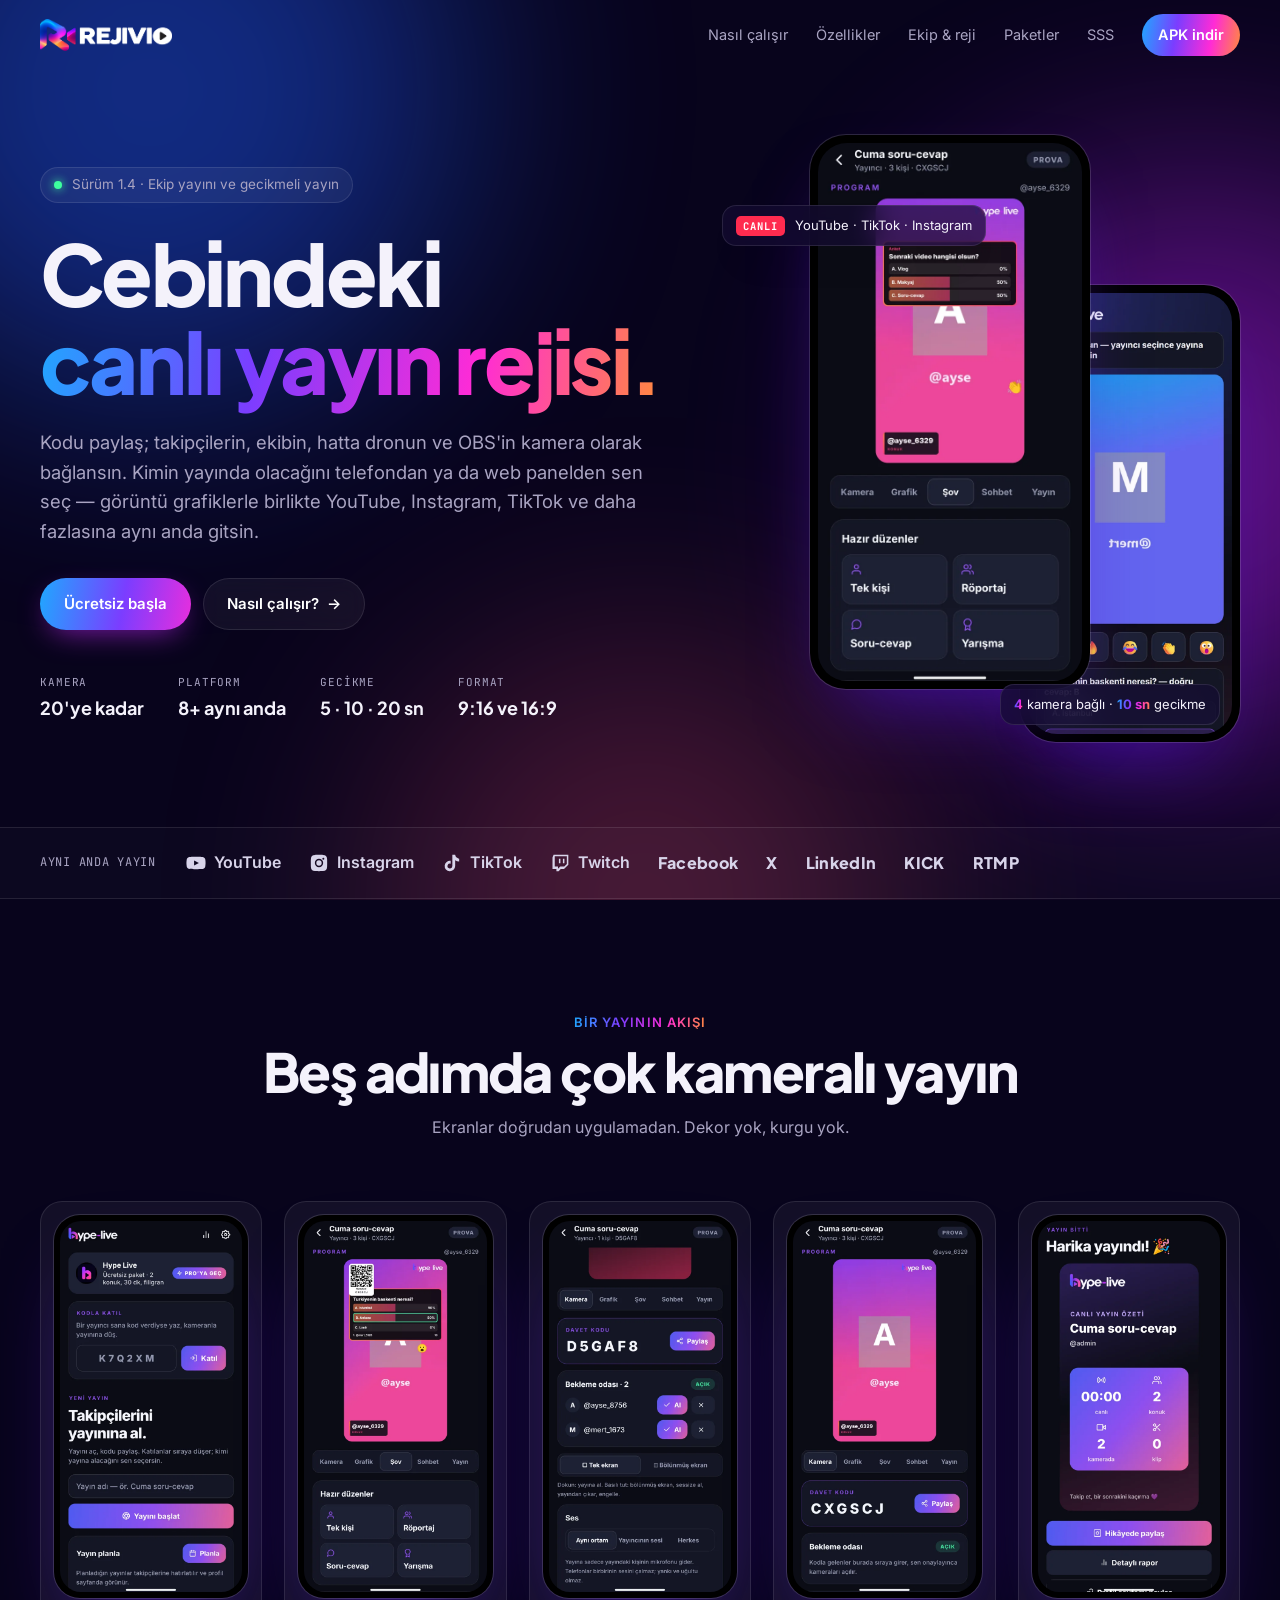
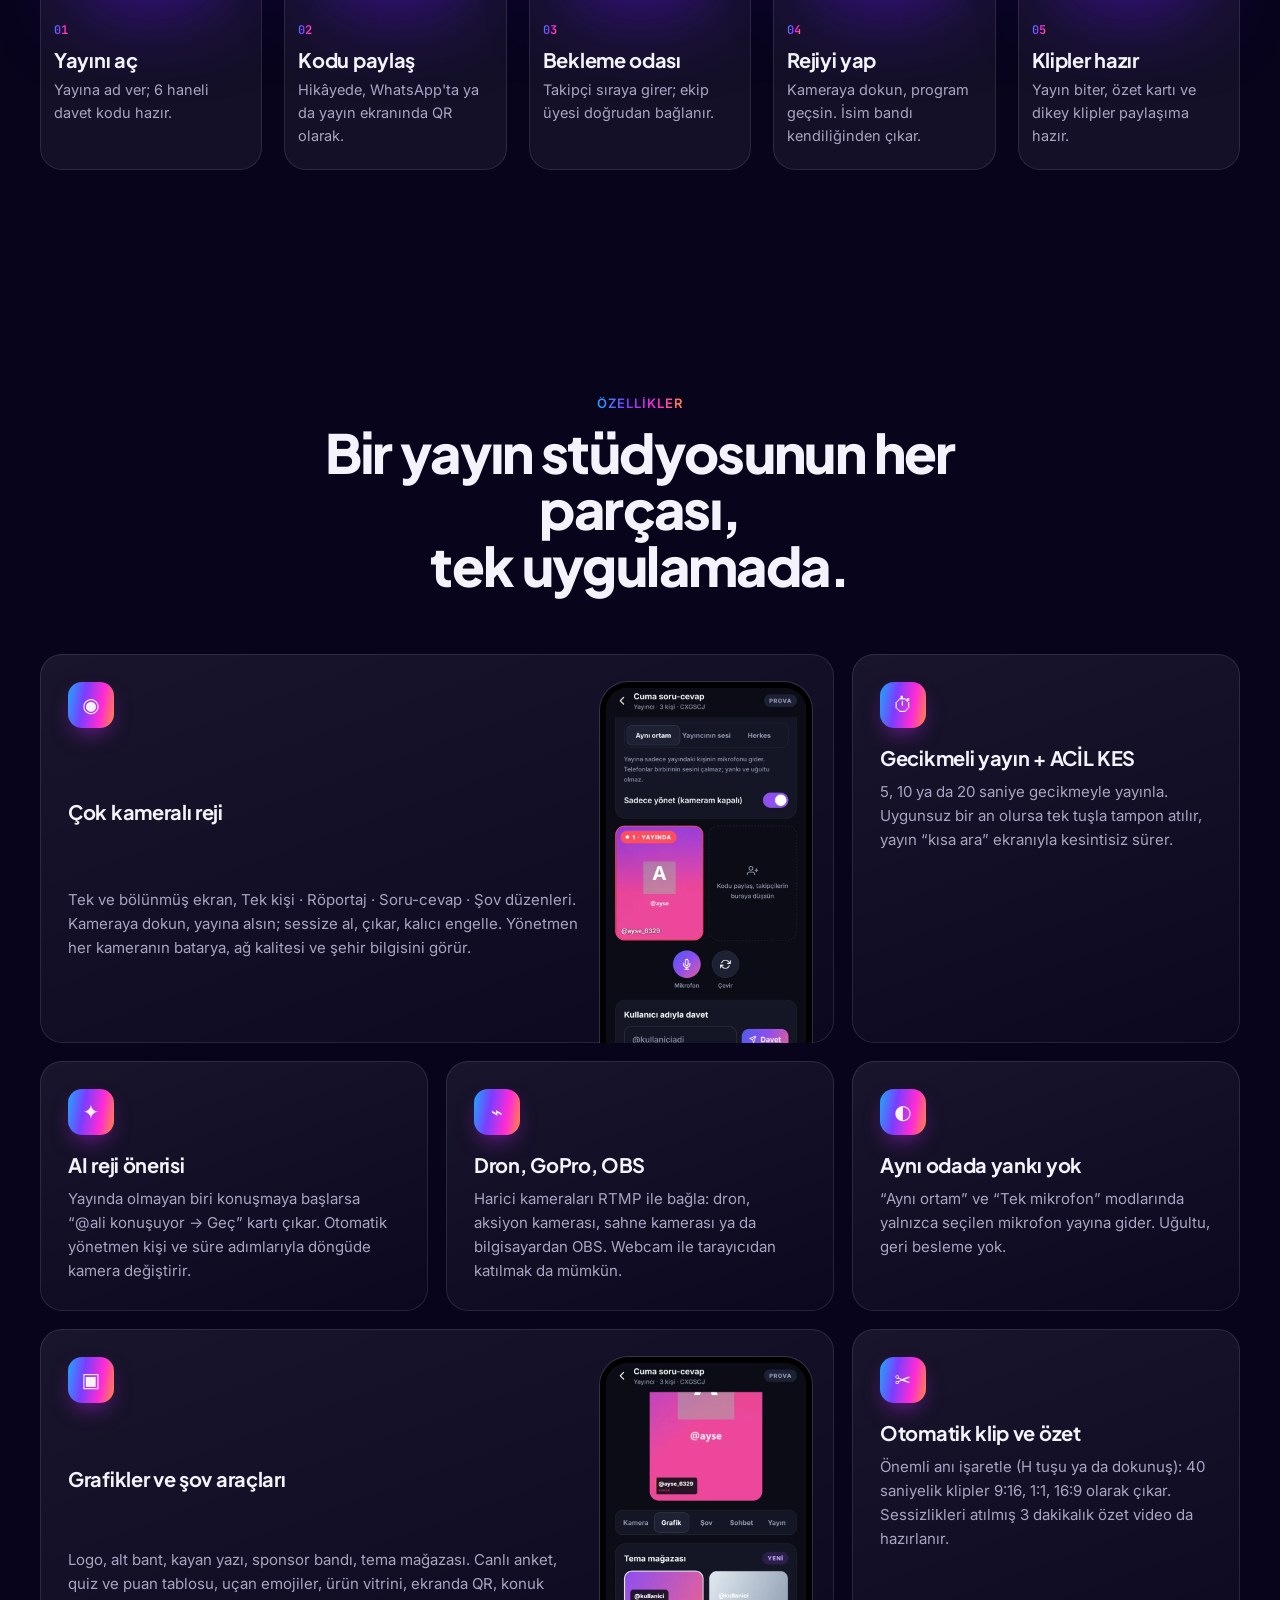
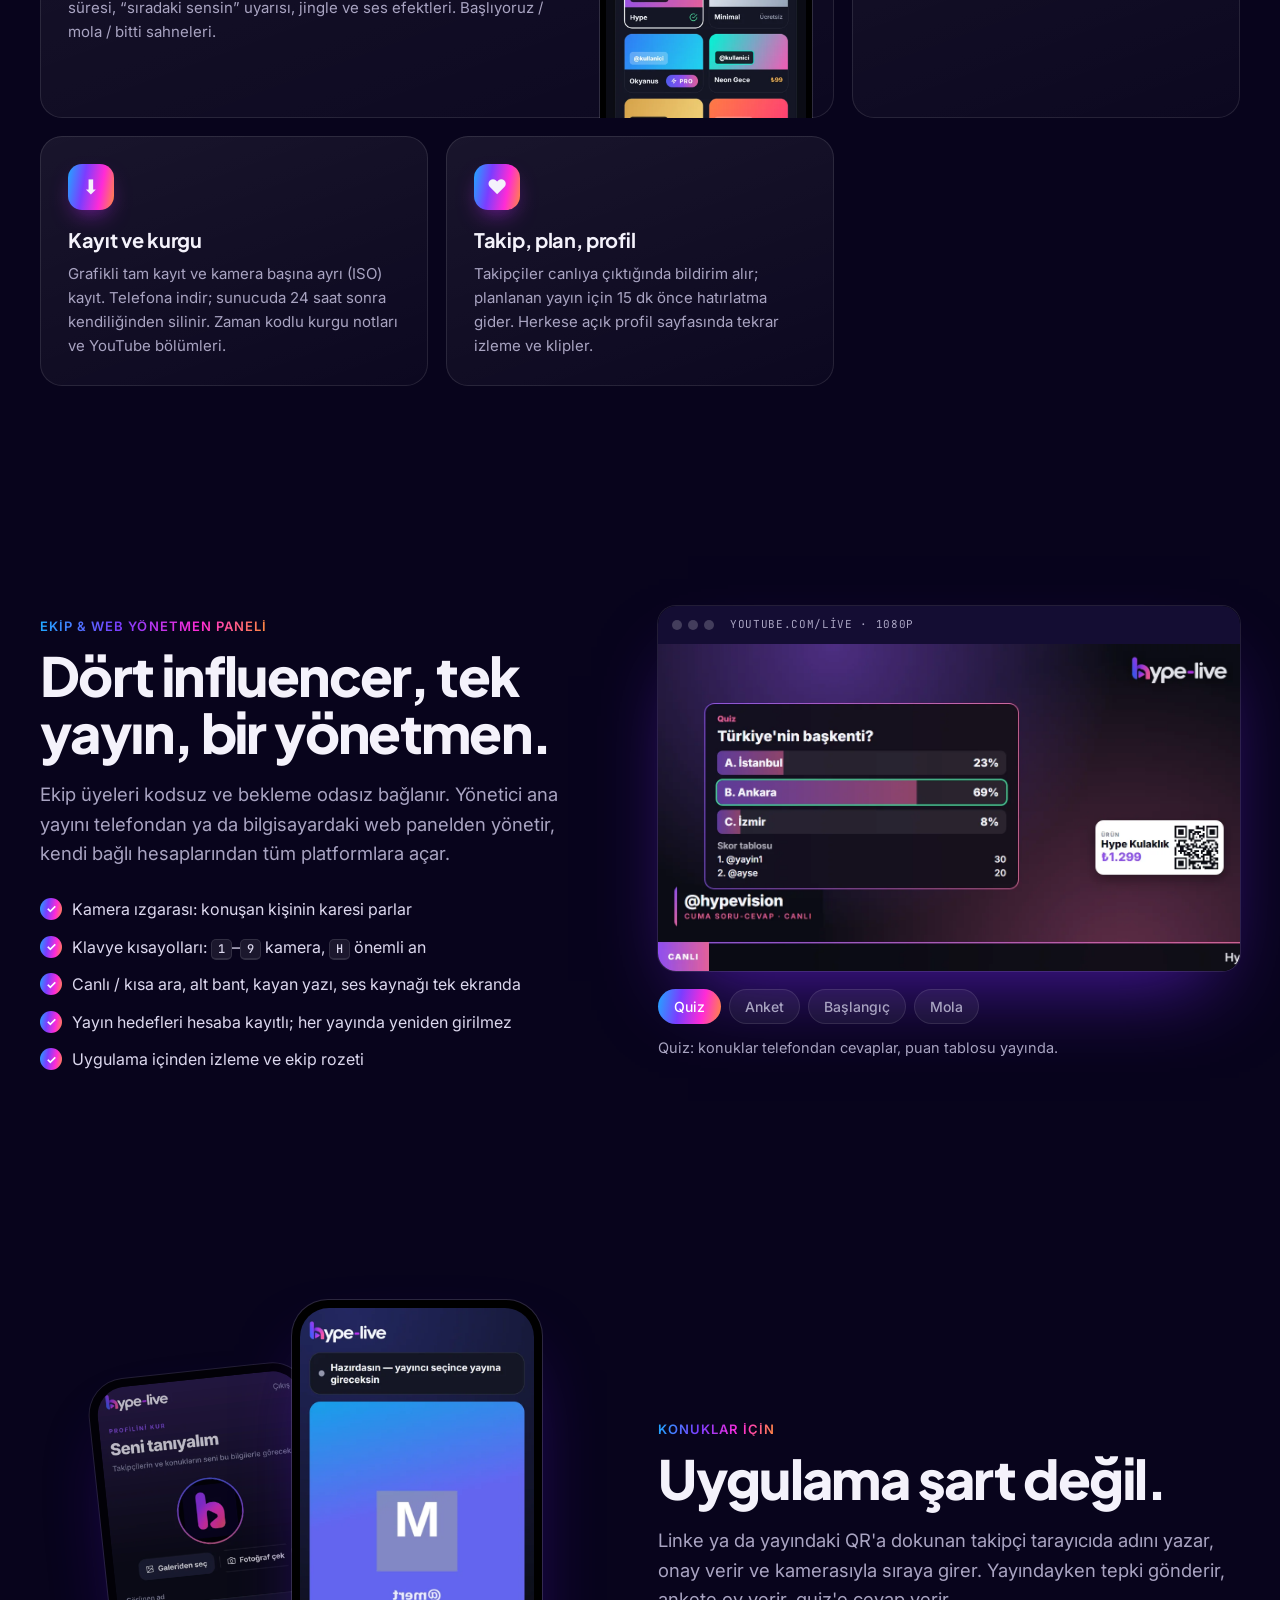
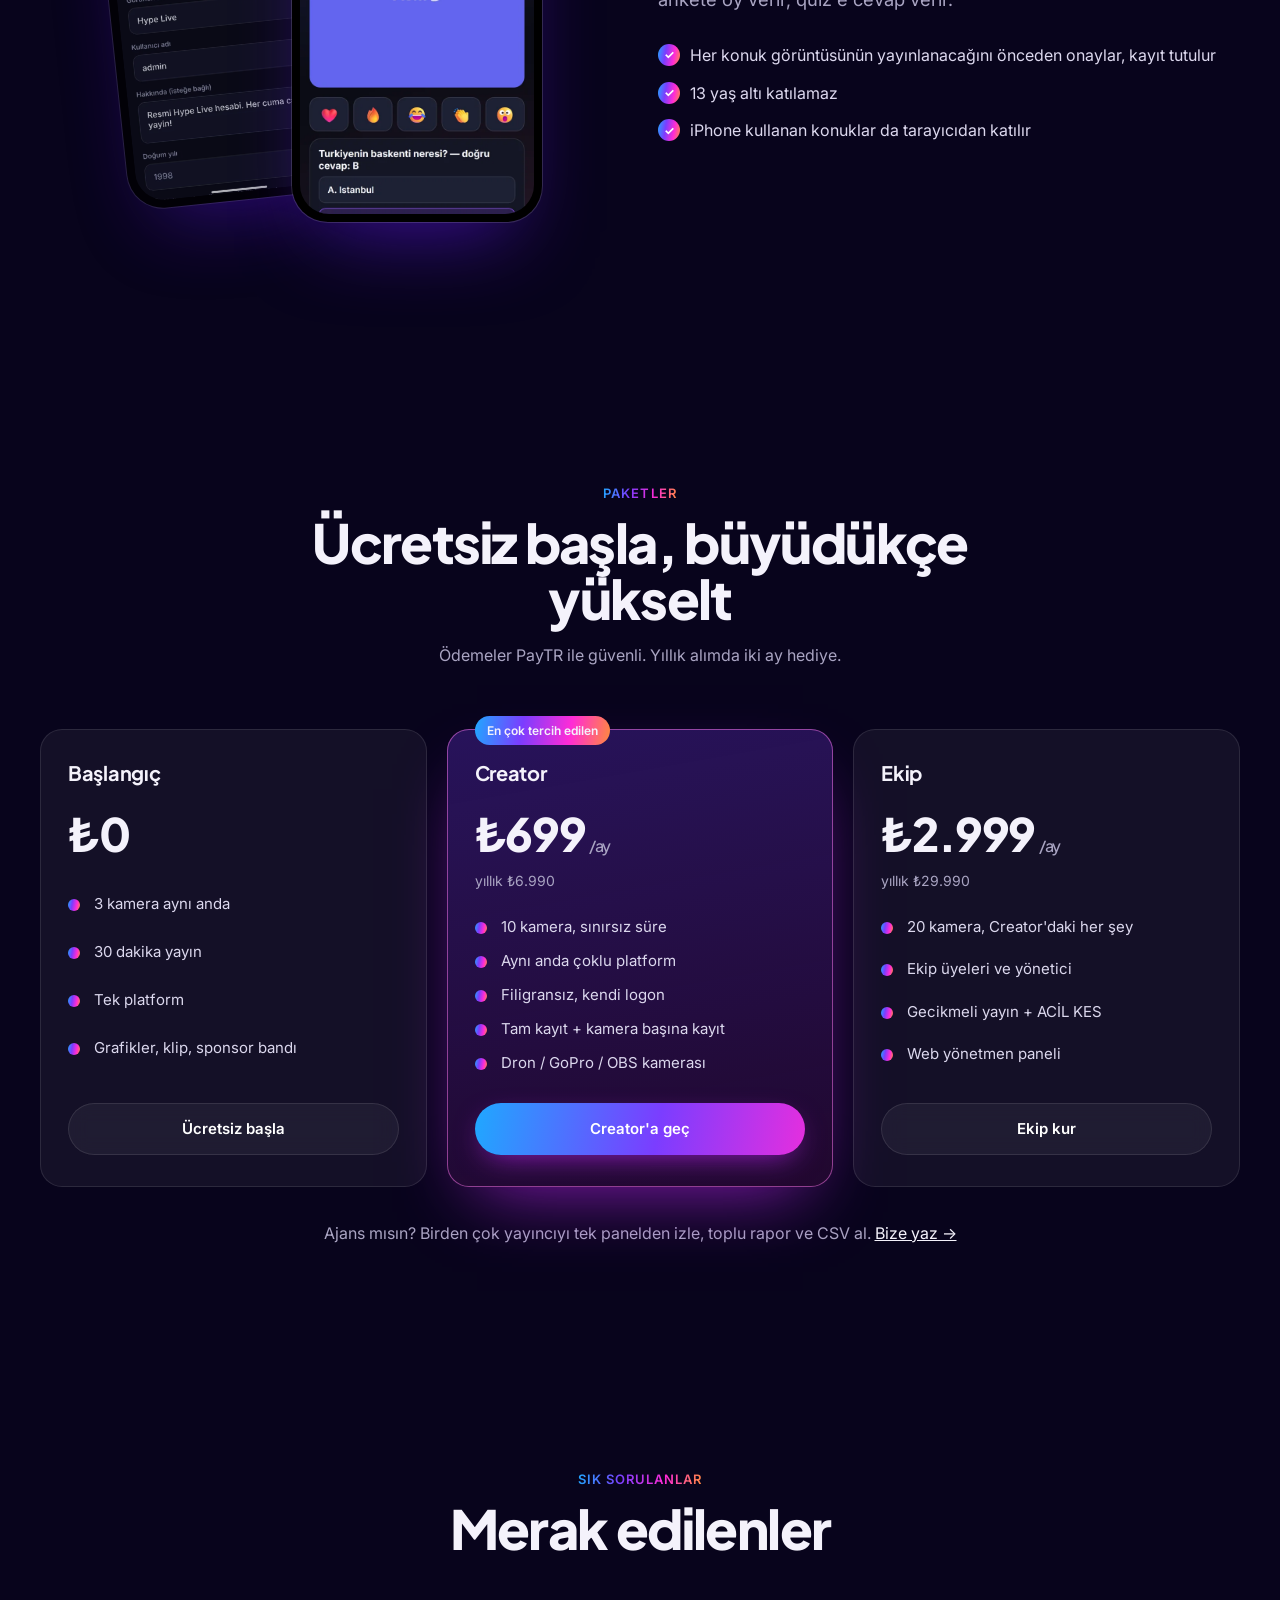
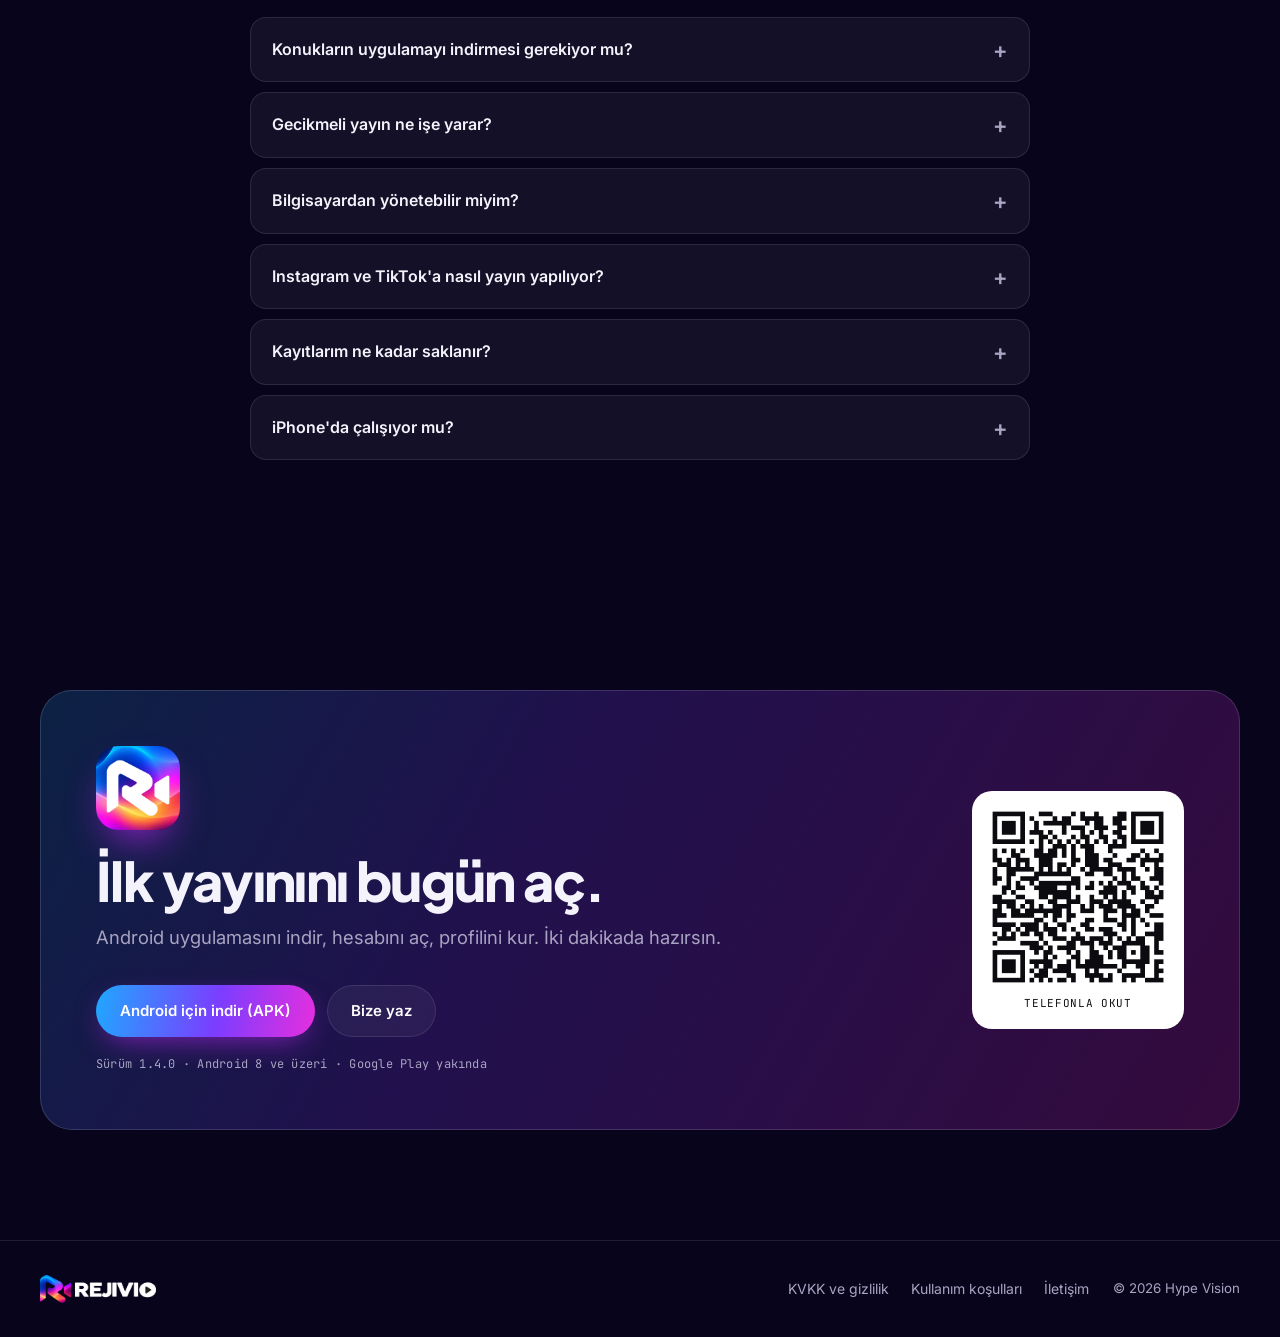
==== commit 45e3db7e: "Site Rejivio olarak yenilendi: yeni logo, modern tasarim, 1.4 ozellikleri - Hype Live -> Rejivio: lo" ====
--- a/index.html
+++ b/index.html
@@ -3,29 +3,30 @@
 <head>
 <meta charset="utf-8">
 <meta name="viewport" content="width=device-width,initial-scale=1">
-<title>Hype Live — Takipçilerini canlı yayınına al</title>
-<meta name="description" content="Hype Live ile yayını aç, 6 haneli kodu paylaş. Takipçilerin telefon kameralarıyla katılsın, kimin yayında olacağını sen seç. YouTube, Instagram ve TikTok'a grafiklerle aynı anda yayınla.">
-<meta property="og:title" content="Hype Live — Takipçilerini canlı yayınına al">
-<meta property="og:description" content="Kodu paylaş, takipçilerin kameralarıyla katılsın, yayını sen yönet.">
-<meta property="og:image" content="img/og.jpg">
-<meta name="theme-color" content="#0c0b10">
+<title>Rejivio — Telefonundan canlı yayın rejisi</title>
+<meta name="description" content="Rejivio ile takipçilerini ya da ekibini kameralarıyla yayına al, telefondan veya web panelden reji yap. YouTube, Instagram, TikTok, Twitch ve daha fazlasına grafiklerle, gecikmeli ve güvenli yayın.">
+<meta property="og:title" content="Rejivio — Telefonundan canlı yayın rejisi">
+<meta property="og:description" content="Çok kameralı canlı yayın: kodu paylaş, kameralar bağlansın, rejiyi sen yap.">
+<meta property="og:image" content="img/icon-1024.png">
+<meta name="theme-color" content="#08041c">
 <link rel="icon" href="img/favicon.png">
 <link rel="apple-touch-icon" href="img/apple-touch-icon.png">
 <link rel="preconnect" href="https://fonts.googleapis.com">
 <link rel="preconnect" href="https://fonts.gstatic.com" crossorigin>
-<link href="https://fonts.googleapis.com/css2?family=Archivo:wdth,wght@75..100,500..900&family=Inter:wght@400;500;600&family=JetBrains+Mono:wght@500&display=swap" rel="stylesheet">
+<link href="https://fonts.googleapis.com/css2?family=Plus+Jakarta+Sans:wght@500;600;700;800&family=Inter:wght@400;500;600&family=JetBrains+Mono:wght@500&display=swap" rel="stylesheet">
 <link rel="stylesheet" href="style.css">
 </head>
 <body>
+<div class="aurora" aria-hidden="true"><i></i><i></i><i></i></div>
 
 <header class="nav" id="nav">
   <div class="wrap nav-in">
-    <a href="#" class="brand" aria-label="Hype Live"><img src="img/wordmark.png" alt="hype-live" width="136" height="34"></a>
+    <a href="#" class="brand" aria-label="Rejivio"><img src="img/logo.png" alt="Rejivio" width="140" height="34"></a>
     <nav class="links" id="links">
       <a href="#akis">Nasıl çalışır</a>
-      <a href="#ekran">İzleyici ne görür</a>
       <a href="#ozellikler">Özellikler</a>
-      <a href="#fiyat">Fiyat</a>
+      <a href="#ekip">Ekip & reji</a>
+      <a href="#fiyat">Paketler</a>
       <a href="#sss">SSS</a>
       <a href="#indir" class="nav-dl">APK indir</a>
     </nav>
@@ -36,25 +37,26 @@
 <main>
 <section class="hero">
   <div class="wrap hero-in">
-    <div class="hero-txt">
-      <p class="mono kicker">Android · Ücretsiz başla</p>
-      <h1>Takipçin kamerasını açsın,<br><em>yayını sen yönet.</em></h1>
-      <p class="lead">Yayını aç, 6 haneli kodu paylaş. Takipçilerin telefonlarından — uygulama olmadan, tarayıcıdan bile — kameralarıyla katılır. Kimi yayına alacağına sen karar verirsin; görüntü grafiklerle birlikte YouTube, Instagram ve TikTok'a gider.</p>
+    <div class="hero-txt reveal">
+      <p class="pill"><span class="dot"></span>Sürüm 1.4 · Ekip yayını ve gecikmeli yayın</p>
+      <h1>Cebindeki<br><em>canlı yayın rejisi.</em></h1>
+      <p class="lead">Kodu paylaş; takipçilerin, ekibin, hatta dronun ve OBS'in kamera olarak bağlansın. Kimin yayında olacağını telefondan ya da web panelden sen seç — görüntü grafiklerle birlikte YouTube, Instagram, TikTok ve daha fazlasına aynı anda gitsin.</p>
       <div class="cta-row">
-        <a href="#indir" class="btn">Uygulamayı indir</a>
-        <a href="#akis" class="btn btn-line">Nasıl çalışır?</a>
+        <a href="#indir" class="btn">Ücretsiz başla</a>
+        <a href="#akis" class="btn btn-ghost">Nasıl çalışır? <span aria-hidden="true">→</span></a>
       </div>
       <dl class="facts">
-        <div><dt>Katılım</dt><dd>6 haneli kod ya da QR</dd></div>
-        <div><dt>Çıkış</dt><dd>YouTube · Instagram · TikTok · RTMP</dd></div>
-        <div><dt>Format</dt><dd>Dikey 9:16 ve yatay 16:9</dd></div>
+        <div><dt>Kamera</dt><dd>20'ye kadar</dd></div>
+        <div><dt>Platform</dt><dd>8+ aynı anda</dd></div>
+        <div><dt>Gecikme</dt><dd>5 · 10 · 20 sn</dd></div>
+        <div><dt>Format</dt><dd>9:16 ve 16:9</dd></div>
       </dl>
     </div>
-    <div class="hero-vis">
-      <figure class="phone ph-a"><img src="img/p-poll.webp" alt="Yayıncı uygulaması: konuk yayında, ekranda canlı anket" width="600" height="1222"></figure>
-      <figure class="phone ph-b"><img src="img/p-guest.webp" alt="Konuğun tarayıcı ekranı: kamerası açık, tepki düğmeleri ve quiz" width="600" height="1298"></figure>
-      <p class="tag tag-a"><span class="mono">Yayıncı</span> Telefonda stüdyo</p>
-      <p class="tag tag-b"><span class="mono">Konuk</span> Tarayıcıdan katıldı</p>
+    <div class="hero-vis reveal">
+      <figure class="phone ph-a"><img src="img/p-poll.webp" alt="Rejivio yayıncı ekranı: konuk yayında, ekranda canlı anket" width="600" height="1222"></figure>
+      <figure class="phone ph-b"><img src="img/p-guest.webp" alt="Tarayıcıdan katılan konuğun ekranı" width="600" height="1298"></figure>
+      <p class="chip chip-a"><span class="live">CANLI</span> YouTube · TikTok · Instagram</p>
+      <p class="chip chip-b"><b>4</b> kamera bağlı · <b>10 sn</b> gecikme</p>
     </div>
   </div>
 </section>
@@ -67,150 +69,228 @@
       <li><svg viewBox="0 0 24 24" aria-hidden="true"><path d="M12 2.2c3.2 0 3.6 0 4.8.1 3.2.1 4.8 1.7 4.9 4.9.1 1.3.1 1.6.1 4.8s0 3.6-.1 4.8c-.1 3.2-1.7 4.8-4.9 4.9-1.3.1-1.6.1-4.8.1s-3.6 0-4.8-.1c-3.3-.1-4.8-1.7-4.9-4.9C2.2 15.6 2.2 15.2 2.2 12s0-3.6.1-4.8C2.4 3.9 3.9 2.4 7.2 2.3 8.4 2.2 8.8 2.2 12 2.2zM12 7a5 5 0 1 0 0 10 5 5 0 0 0 0-10zm0 8.2a3.2 3.2 0 1 1 0-6.4 3.2 3.2 0 0 1 0 6.4zm5.2-9.6a1.2 1.2 0 1 0 0 2.4 1.2 1.2 0 0 0 0-2.4z"/></svg>Instagram</li>
       <li><svg viewBox="0 0 24 24" aria-hidden="true"><path d="M19.6 6.7a4.8 4.8 0 0 1-3.8-4.2V2h-3.4v13.7a2.9 2.9 0 1 1-2-2.8V9.4a6.3 6.3 0 1 0 5.4 6.3V8.7a8.2 8.2 0 0 0 4.8 1.5V6.8l-1-.1z"/></svg>TikTok</li>
       <li><svg viewBox="0 0 24 24" aria-hidden="true"><path d="M4.3 2 3 5.4v13.8h4.7V22h2.6l2.6-2.8h3.9L22 14V2H4.3zm15.9 11.1-3.1 3.1h-4.8L9.6 19v-2.8H5.7V3.8h14.5v9.3zM17.3 7v5.3h-1.8V7h1.8zm-4.8 0v5.3h-1.8V7h1.8z"/></svg>Twitch</li>
+      <li><span class="txt-logo">Facebook</span></li>
+      <li><span class="txt-logo">X</span></li>
+      <li><span class="txt-logo">LinkedIn</span></li>
       <li><span class="txt-logo">KICK</span></li>
       <li><span class="txt-logo">RTMP</span></li>
     </ul>
   </div>
 </div>
 
-<section id="akis" class="sec light">
+<section id="akis" class="sec">
   <div class="wrap">
-    <header class="sec-head">
-      <p class="mono kicker">Bir yayının akışı</p>
-      <h2>Beş adımda ortak yayın</h2>
-      <p>Aşağıdaki ekranlar uygulamanın kendisinden alındı. Dekor yok, kurgu yok.</p>
+    <header class="sec-head reveal">
+      <p class="kicker">Bir yayının akışı</p>
+      <h2>Beş adımda çok kameralı yayın</h2>
+      <p>Ekranlar doğrudan uygulamadan. Dekor yok, kurgu yok.</p>
     </header>
-    <ol class="flow" id="flow">
-      <li><figure class="phone sm"><img src="img/p-home.webp" alt="Ana sayfa: yayın adı ve Yayını başlat" width="600" height="1222" loading="lazy"></figure>
-        <span class="mono n">01</span><h3>Yayını aç</h3><p>Yayına bir ad ver. Uygulama 6 haneli bir davet kodu üretir.</p></li>
-      <li><figure class="phone sm"><img src="img/p-qr.webp" alt="Yayında katılım QR kodu" width="600" height="1222" loading="lazy"></figure>
-        <span class="mono n">02</span><h3>Kodu paylaş</h3><p>Hikâyende, WhatsApp'ta ya da yayın ekranında QR olarak.</p></li>
-      <li><figure class="phone sm"><img src="img/p-wait.webp" alt="Bekleme odası: iki takipçi sırada" width="600" height="1222" loading="lazy"></figure>
-        <span class="mono n">03</span><h3>Bekleme odası</h3><p>Kodu giren takipçi sıraya düşer. "Al" dersen kamerası açılır.</p></li>
-      <li><figure class="phone sm"><img src="img/p-onair.webp" alt="Program ekranında konuk yayında, isim bandıyla" width="600" height="1222" loading="lazy"></figure>
-        <span class="mono n">04</span><h3>Yayına al</h3><p>Kameraya dokun, program ona geçsin. İsim bandı kendiliğinden çıkar.</p></li>
-      <li><figure class="phone sm"><img src="img/p-summary.webp" alt="Yayın sonu özet kartı" width="600" height="1222" loading="lazy"></figure>
-        <span class="mono n">05</span><h3>Özeti paylaş</h3><p>Yayın bitince 9:16 özet kartı hazır — tek dokunuşla hikâyende.</p></li>
+    <ol class="flow">
+      <li class="reveal"><figure class="phone sm"><img src="img/p-home.webp" alt="Ana sayfa: yayın adı ve Yayını başlat" width="600" height="1222" loading="lazy"></figure>
+        <span class="n">01</span><h3>Yayını aç</h3><p>Yayına ad ver; 6 haneli davet kodu hazır.</p></li>
+      <li class="reveal"><figure class="phone sm"><img src="img/p-qr.webp" alt="Yayında katılım QR kodu" width="600" height="1222" loading="lazy"></figure>
+        <span class="n">02</span><h3>Kodu paylaş</h3><p>Hikâyede, WhatsApp'ta ya da yayın ekranında QR olarak.</p></li>
+      <li class="reveal"><figure class="phone sm"><img src="img/p-wait.webp" alt="Bekleme odası: iki takipçi sırada" width="600" height="1222" loading="lazy"></figure>
+        <span class="n">03</span><h3>Bekleme odası</h3><p>Takipçi sıraya girer; ekip üyesi doğrudan bağlanır.</p></li>
+      <li class="reveal"><figure class="phone sm"><img src="img/p-onair.webp" alt="Program ekranında konuk yayında, isim bandıyla" width="600" height="1222" loading="lazy"></figure>
+        <span class="n">04</span><h3>Rejiyi yap</h3><p>Kameraya dokun, program geçsin. İsim bandı kendiliğinden çıkar.</p></li>
+      <li class="reveal"><figure class="phone sm"><img src="img/p-summary.webp" alt="Yayın sonu özet kartı" width="600" height="1222" loading="lazy"></figure>
+        <span class="n">05</span><h3>Klipler hazır</h3><p>Yayın biter, özet kartı ve dikey klipler paylaşıma hazır.</p></li>
     </ol>
   </div>
 </section>
 
-<section id="ekran" class="sec">
+<section id="ozellikler" class="sec">
   <div class="wrap">
-    <header class="sec-head left">
-      <p class="mono kicker">İzleyici ne görür</p>
-      <h2>Telefonda dokunursun,<br>yayında belirir.</h2>
+    <header class="sec-head reveal">
+      <p class="kicker">Özellikler</p>
+      <h2>Bir yayın stüdyosunun her parçası,<br>tek uygulamada.</h2>
     </header>
-    <div class="out">
+    <div class="bento">
+      <article class="card c-wide reveal">
+        <div class="ic">◉</div>
+        <h3>Çok kameralı reji</h3>
+        <p>Tek ve bölünmüş ekran, Tek kişi · Röportaj · Soru-cevap · Şov düzenleri. Kameraya dokun, yayına alsın; sessize al, çıkar, kalıcı engelle. Yönetmen her kameranın batarya, ağ kalitesi ve şehir bilgisini görür.</p>
+        <img src="img/p-cams.webp" alt="Kamera yönetimi ekranı" width="600" height="1222" loading="lazy" class="card-shot">
+      </article>
+      <article class="card reveal">
+        <div class="ic">⏱</div>
+        <h3>Gecikmeli yayın + ACİL KES</h3>
+        <p>5, 10 ya da 20 saniye gecikmeyle yayınla. Uygunsuz bir an olursa tek tuşla tampon atılır, yayın “kısa ara” ekranıyla kesintisiz sürer.</p>
+      </article>
+      <article class="card reveal">
+        <div class="ic">✦</div>
+        <h3>AI reji önerisi</h3>
+        <p>Yayında olmayan biri konuşmaya başlarsa “@ali konuşuyor → Geç” kartı çıkar. Otomatik yönetmen kişi ve süre adımlarıyla döngüde kamera değiştirir.</p>
+      </article>
+      <article class="card reveal">
+        <div class="ic">⌁</div>
+        <h3>Dron, GoPro, OBS</h3>
+        <p>Harici kameraları RTMP ile bağla: dron, aksiyon kamerası, sahne kamerası ya da bilgisayardan OBS. Webcam ile tarayıcıdan katılmak da mümkün.</p>
+      </article>
+      <article class="card reveal">
+        <div class="ic">◐</div>
+        <h3>Aynı odada yankı yok</h3>
+        <p>“Aynı ortam” ve “Tek mikrofon” modlarında yalnızca seçilen mikrofon yayına gider. Uğultu, geri besleme yok.</p>
+      </article>
+      <article class="card c-wide reveal">
+        <div class="ic">▣</div>
+        <h3>Grafikler ve şov araçları</h3>
+        <p>Logo, alt bant, kayan yazı, sponsor bandı, tema mağazası. Canlı anket, quiz ve puan tablosu, uçan emojiler, ürün vitrini, ekranda QR, konuk süresi, “sıradaki sensin” uyarısı, jingle ve ses efektleri. Başlıyoruz / mola / bitti sahneleri.</p>
+        <img src="img/p-gfx.webp" alt="Grafik ayarları ekranı" width="600" height="1222" loading="lazy" class="card-shot">
+      </article>
+      <article class="card reveal">
+        <div class="ic">✂</div>
+        <h3>Otomatik klip ve özet</h3>
+        <p>Önemli anı işaretle (H tuşu ya da dokunuş): 40 saniyelik klipler 9:16, 1:1, 16:9 olarak çıkar. Sessizlikleri atılmış 3 dakikalık özet video da hazırlanır.</p>
+      </article>
+      <article class="card reveal">
+        <div class="ic">⬇</div>
+        <h3>Kayıt ve kurgu</h3>
+        <p>Grafikli tam kayıt ve kamera başına ayrı (ISO) kayıt. Telefona indir; sunucuda 24 saat sonra kendiliğinden silinir. Zaman kodlu kurgu notları ve YouTube bölümleri.</p>
+      </article>
+      <article class="card reveal">
+        <div class="ic">♥</div>
+        <h3>Takip, plan, profil</h3>
+        <p>Takipçiler canlıya çıktığında bildirim alır; planlanan yayın için 15 dk önce hatırlatma gider. Herkese açık profil sayfasında tekrar izleme ve klipler.</p>
+      </article>
+    </div>
+  </div>
+</section>
+
+<section id="ekip" class="sec">
+  <div class="wrap split">
+    <div class="reveal">
+      <p class="kicker">Ekip & web yönetmen paneli</p>
+      <h2>Dört influencer, tek yayın, bir yönetmen.</h2>
+      <p class="lead">Ekip üyeleri kodsuz ve bekleme odasız bağlanır. Yönetici ana yayını telefondan ya da bilgisayardaki web panelden yönetir, kendi bağlı hesaplarından tüm platformlara açar.</p>
+      <ul class="checks">
+        <li>Kamera ızgarası: konuşan kişinin karesi parlar</li>
+        <li>Klavye kısayolları: <kbd>1</kbd>–<kbd>9</kbd> kamera, <kbd>H</kbd> önemli an</li>
+        <li>Canlı / kısa ara, alt bant, kayan yazı, ses kaynağı tek ekranda</li>
+        <li>Yayın hedefleri hesaba kayıtlı; her yayında yeniden girilmez</li>
+        <li>Uygulama içinden izleme ve ekip rozeti</li>
+      </ul>
+    </div>
+    <div class="out reveal">
       <div class="out-frame">
         <div class="out-bar"><i></i><i></i><i></i><span class="mono">youtube.com/live · 1080p</span></div>
-        <img id="scr" src="img/tp_quiz.webp" alt="Yayın görüntüsü: quiz kartı, skor tablosu ve ürün kartı" width="1280" height="720" loading="lazy">
+        <img id="scr" src="img/tp_quiz.webp" alt="Yayın görüntüsü: quiz kartı ve puan tablosu" width="1280" height="720" loading="lazy">
       </div>
       <ul class="out-tabs" role="tablist">
-        <li><button class="on" role="tab" aria-selected="true" data-img="tp_quiz" data-cap="Quiz: soruyu sorarsın, konuklar telefondan cevaplar. Doğru cevap ve puan tablosu yayında.">Quiz ve puan tablosu</button></li>
-        <li><button role="tab" aria-selected="false" data-img="tp_poll" data-cap="Anket: oylar geldikçe çubuklar canlı dolar.">Canlı anket</button></li>
-        <li><button role="tab" aria-selected="false" data-img="tp_scene" data-cap="Geri sayımlı 'Birazdan başlıyoruz' sahnesi. Bu sırada konukların sesi yayına gitmez.">Başlangıç sahnesi</button></li>
-        <li><button role="tab" aria-selected="false" data-img="tp_brb" data-cap="Mola verirken 'Hemen dönüyoruz' sahnesi; logon ve marka rengin ekranda kalır.">Mola sahnesi</button></li>
+        <li><button class="on" role="tab" aria-selected="true" data-img="tp_quiz" data-cap="Quiz: konuklar telefondan cevaplar, puan tablosu yayında.">Quiz</button></li>
+        <li><button role="tab" aria-selected="false" data-img="tp_poll" data-cap="Canlı anket: oylar geldikçe çubuklar dolar.">Anket</button></li>
+        <li><button role="tab" aria-selected="false" data-img="tp_scene" data-cap="Geri sayımlı “Birazdan başlıyoruz”; konuk sesleri yayına gitmez.">Başlangıç</button></li>
+        <li><button role="tab" aria-selected="false" data-img="tp_brb" data-cap="“Hemen dönüyoruz”: logon ve marka rengin ekranda kalır.">Mola</button></li>
       </ul>
-      <p class="out-cap" id="cap">Quiz: soruyu sorarsın, konuklar telefondan cevaplar. Doğru cevap ve puan tablosu yayında.</p>
-    </div>
-  </div>
-</section>
-
-<section id="ozellikler" class="sec">
-  <div class="wrap feat">
-    <div class="feat-vis">
-      <figure class="phone"><img id="fimg" src="img/p-cams.webp" alt="Kamera yönetimi ekranı" width="600" height="1222" loading="lazy"></figure>
-    </div>
-    <div class="feat-list">
-      <p class="mono kicker">Özellikler</p>
-      <h2>Cebindeki yayın masası</h2>
-      <dl class="spec" id="spec">
-        <div data-img="p-cams"><dt class="mono">Kamera</dt><dd><b>Tek ve bölünmüş ekran.</b> Kameraya dokun, yayına alsın; ikinci kişiye dokun, ekran ikiye bölünsün. Sessize al, çıkar, engelle.</dd></div>
-        <div data-img="p-cams"><dt class="mono">Ses</dt><dd><b>Aynı odada yankı yok.</b> "Aynı ortam" modunda yalnızca yayındaki kişinin mikrofonu gider. Yayıncının sesi ya da herkes modları da var.</dd></div>
-        <div data-img="p-gfx"><dt class="mono">Grafik</dt><dd><b>Logo, alt bant, kayan yazı, sponsor bandı.</b> Marka rengini seç ya da tema mağazasından hazır tema kullan.</dd></div>
-        <div data-img="p-poll"><dt class="mono">Şov</dt><dd><b>Anket, quiz, uçan emojiler.</b> Konuk süresi, sıradaki konuk uyarısı, ürün vitrini ve jingle'lar tek sekmede.</dd></div>
-        <div data-img="p-brb"><dt class="mono">Sahne</dt><dd><b>Başlıyoruz, mola, bitti.</b> Geri sayımlı açılış ve mola ekranları; sahne açıkken konukların sesi yayına gitmez.</dd></div>
-        <div data-img="p-summary"><dt class="mono">Sonrası</dt><dd><b>Rapor, klip, özet kartı.</b> Kim ne kadar yayında kaldı, kaç konuk katıldı; dikey klipler Reels ve Shorts için hazır.</dd></div>
-        <div data-img="p-profile"><dt class="mono">Profil</dt><dd><b>Takip ve planlama.</b> Takipçilerin canlıya çıktığında bildirim alır; planladığın yayın için 15 dakika önce hatırlatma gider.</dd></div>
-      </dl>
-    </div>
-  </div>
-</section>
-
-<section class="sec split-sec">
-  <div class="wrap split">
-    <div>
-      <p class="mono kicker">Konuklar için</p>
+      <p class="out-cap" id="cap">Quiz: konuklar telefondan cevaplar, puan tablosu yayında.</p>
+    </div>
+  </div>
+</section>
+
+<section class="sec">
+  <div class="wrap split rev">
+    <div class="split-vis reveal">
+      <figure class="phone"><img src="img/p-guest.webp" alt="Tarayıcıdan katılan konuğun ekranı" width="600" height="1298" loading="lazy"></figure>
+      <figure class="phone back"><img src="img/p-onboard.webp" alt="Profil kurulumu" width="600" height="1222" loading="lazy"></figure>
+    </div>
+    <div class="reveal">
+      <p class="kicker">Konuklar için</p>
       <h2>Uygulama şart değil.</h2>
-      <p class="lead">Linke ya da yayındaki QR'a dokunan takipçi tarayıcıda açılan sayfaya adını yazar, onay kutusunu işaretler ve kamerasıyla sıraya girer. Yayındayken tepki gönderir, ankete oy verir, quiz'e cevap verir.</p>
+      <p class="lead">Linke ya da yayındaki QR'a dokunan takipçi tarayıcıda adını yazar, onay verir ve kamerasıyla sıraya girer. Yayındayken tepki gönderir, ankete oy verir, quiz'e cevap verir.</p>
       <ul class="checks">
-        <li>Her konuk, görüntüsünün yayınlanacağını katılmadan önce onaylar</li>
-        <li>13 yaş altı katılamaz, onay kaydı tutulur</li>
-        <li>Yayıncı istemediği kişiyi çıkarıp kalıcı engelleyebilir</li>
+        <li>Her konuk görüntüsünün yayınlanacağını önceden onaylar, kayıt tutulur</li>
+        <li>13 yaş altı katılamaz</li>
+        <li>iPhone kullanan konuklar da tarayıcıdan katılır</li>
       </ul>
     </div>
-    <div class="split-vis">
-      <figure class="phone"><img src="img/p-guest.webp" alt="Tarayıcıdan katılan konuğun ekranı" width="600" height="1298" loading="lazy"></figure>
-      <figure class="phone back"><img src="img/p-onboard.webp" alt="Profil kurulumu: fotoğraf, ad, kullanıcı adı" width="600" height="1222" loading="lazy"></figure>
-    </div>
-  </div>
-</section>
-
-<section id="fiyat" class="sec light">
+  </div>
+</section>
+
+<section id="fiyat" class="sec">
   <div class="wrap">
-    <header class="sec-head">
-      <p class="mono kicker">Fiyat</p>
-      <h2>Ücretsiz başla, büyüyünce Pro'ya geç</h2>
+    <header class="sec-head reveal">
+      <p class="kicker">Paketler</p>
+      <h2>Ücretsiz başla, büyüdükçe yükselt</h2>
+      <p>Ödemeler PayTR ile güvenli. Yıllık alımda iki ay hediye.</p>
     </header>
-    <div class="table-wrap">
-      <table class="price">
-        <thead><tr><th scope="col"></th><th scope="col">Ücretsiz</th><th scope="col" class="pro">Pro</th></tr></thead>
-        <tbody>
-          <tr><th scope="row">Konuk</th><td>2</td><td>Sınırsız</td></tr>
-          <tr><th scope="row">Yayın süresi</th><td>30 dakika</td><td>Sınırsız</td></tr>
-          <tr><th scope="row">Platform</th><td>1</td><td>Aynı anda birden fazla</td></tr>
-          <tr><th scope="row">Şov araçları</th><td>Var</td><td>Var</td></tr>
-          <tr><th scope="row">Kendi logon</th><td>—</td><td>Var, filigransız</td></tr>
-          <tr><th scope="row">Kayıt ve klip</th><td>—</td><td>Var</td></tr>
-        </tbody>
-      </table>
-    </div>
-    <p class="note">Ajans mısın? Birden çok yayıncıyı tek panelden izle, toplu rapor al. <a href="mailto:emre.yildiz@hypevisionlab.com?subject=Hype%20Live%20ajans">Bize yaz →</a></p>
+    <div class="plans">
+      <article class="plan reveal">
+        <h3>Başlangıç</h3>
+        <p class="price">₺0</p>
+        <ul>
+          <li>3 kamera aynı anda</li>
+          <li>30 dakika yayın</li>
+          <li>Tek platform</li>
+          <li>Grafikler, klip, sponsor bandı</li>
+        </ul>
+        <a href="#indir" class="btn btn-ghost">Ücretsiz başla</a>
+      </article>
+      <article class="plan hot reveal">
+        <span class="badge">En çok tercih edilen</span>
+        <h3>Creator</h3>
+        <p class="price">₺699<small>/ay</small></p>
+        <p class="yr">yıllık ₺6.990</p>
+        <ul>
+          <li>10 kamera, sınırsız süre</li>
+          <li>Aynı anda çoklu platform</li>
+          <li>Filigransız, kendi logon</li>
+          <li>Tam kayıt + kamera başına kayıt</li>
+          <li>Dron / GoPro / OBS kamerası</li>
+        </ul>
+        <a href="#indir" class="btn">Creator'a geç</a>
+      </article>
+      <article class="plan reveal">
+        <h3>Ekip</h3>
+        <p class="price">₺2.999<small>/ay</small></p>
+        <p class="yr">yıllık ₺29.990</p>
+        <ul>
+          <li>20 kamera, Creator'daki her şey</li>
+          <li>Ekip üyeleri ve yönetici</li>
+          <li>Gecikmeli yayın + ACİL KES</li>
+          <li>Web yönetmen paneli</li>
+        </ul>
+        <a href="#indir" class="btn btn-ghost">Ekip kur</a>
+      </article>
+    </div>
+    <p class="note">Ajans mısın? Birden çok yayıncıyı tek panelden izle, toplu rapor ve CSV al. <a href="mailto:emre.yildiz@hypevisionlab.com?subject=Rejivio%20ajans">Bize yaz →</a></p>
   </div>
 </section>
 
 <section id="sss" class="sec">
   <div class="wrap narrow">
-    <header class="sec-head left"><p class="mono kicker">Sık sorulanlar</p><h2>Merak edilenler</h2></header>
+    <header class="sec-head reveal"><p class="kicker">Sık sorulanlar</p><h2>Merak edilenler</h2></header>
     <details><summary>Konukların uygulamayı indirmesi gerekiyor mu?</summary><p>Hayır. Uygulaması olan kodla girer; olmayan, paylaştığın linke ya da yayındaki QR'a dokunup tarayıcıdan kamerasıyla katılır.</p></details>
-    <details><summary>Instagram ve TikTok'a nasıl yayın yapılıyor?</summary><p>Uygulamadaki adım adım rehberle platformun verdiği yayın adresini ve anahtarını yapıştırırsın. YouTube'a doğrudan çıkılır.</p></details>
-    <details><summary>Aynı odadaki telefonlar birbirinin sesini çalar mı?</summary><p>"Aynı ortam" ses modunda yalnızca yayındaki kişinin mikrofonu yayına gider; yankı ve uğultu olmaz.</p></details>
-    <details><summary>Konuğun görüntüsü izinsiz yayınlanır mı?</summary><p>Hayır. Her konuk katılmadan önce görüntüsünün canlı yayınlanacağını onaylar ve bu onay kaydedilir.</p></details>
+    <details><summary>Gecikmeli yayın ne işe yarar?</summary><p>Yayın platformlara birkaç saniye geç gider. Bu sürede uygunsuz bir şey olursa ACİL KES ile o an hiç yayınlanmaz; yayın “kısa ara” ekranıyla devam eder.</p></details>
+    <details><summary>Bilgisayardan yönetebilir miyim?</summary><p>Evet. Web yönetmen paneli tarayıcıda açılır; kameraları görür, klavyeyle geçiş yapar, grafikleri ve yayını yönetirsin. Telefonun odadan düşmez.</p></details>
+    <details><summary>Instagram ve TikTok'a nasıl yayın yapılıyor?</summary><p>Platformun verdiği yayın adresini ve anahtarını bir kez hesabına kaydedersin; sonraki yayınlarda tek dokunuşla açılır. YouTube'a doğrudan çıkılır.</p></details>
+    <details><summary>Kayıtlarım ne kadar saklanır?</summary><p>Kayıt ve klipler sunucuda 24 saat durur, sonra silinir. Bu sürede telefonuna indirebilirsin.</p></details>
     <details><summary>iPhone'da çalışıyor mu?</summary><p>Yayıncı uygulaması şu an Android'de. iPhone kullanan konuklar tarayıcıdan katılabilir.</p></details>
   </div>
 </section>
 
-<section id="indir" class="sec dl">
-  <div class="wrap dl-in">
-    <div>
-      <img src="img/icon.png" alt="" width="88" height="88" class="dl-ic">
-      <h2>İlk yayınını bugün aç.</h2>
-      <p class="lead">Android uygulamasını indir, hesabını aç, profilini kur. İki dakikada hazırsın.</p>
-      <div class="cta-row">
-        <a class="btn" id="apk" href="#">Android için indir (APK)</a>
-        <a class="btn btn-line" href="mailto:emre.yildiz@hypevisionlab.com">Bize yaz</a>
+<section id="indir" class="sec">
+  <div class="wrap">
+    <div class="dl reveal">
+      <div>
+        <img src="img/icon.png" alt="" width="84" height="84" class="dl-ic">
+        <h2>İlk yayınını bugün aç.</h2>
+        <p class="lead">Android uygulamasını indir, hesabını aç, profilini kur. İki dakikada hazırsın.</p>
+        <div class="cta-row">
+          <a class="btn" id="apk" href="#">Android için indir (APK)</a>
+          <a class="btn btn-ghost" href="mailto:emre.yildiz@hypevisionlab.com">Bize yaz</a>
+        </div>
+        <p class="mono small">Sürüm 1.4.0 · Android 8 ve üzeri · Google Play yakında</p>
       </div>
-      <p class="mono small">Sürüm 1.3.0 · Android 8 ve üzeri · Google Play yakında</p>
-    </div>
-    <figure class="qr"><img src="img/apk-qr.png" alt="APK indirme bağlantısının QR kodu" width="180" height="180"><figcaption class="mono">Telefonla okut</figcaption></figure>
+      <figure class="qr"><img src="img/apk-qr.png" alt="APK indirme bağlantısının QR kodu" width="180" height="180"><figcaption class="mono">Telefonla okut</figcaption></figure>
+    </div>
   </div>
 </section>
 </main>
 
 <footer class="foot">
   <div class="wrap foot-in">
-    <img src="img/wordmark.png" alt="hype-live" width="116" height="29">
+    <img src="img/logo.png" alt="Rejivio" width="120" height="29">
     <nav class="foot-links" aria-label="Alt bağlantılar">
       <a href="https://104-249-19-177.sslip.io/legal/">KVKK ve gizlilik</a>
       <a href="https://104-249-19-177.sslip.io/legal/#kosullar">Kullanım koşulları</a>
--- a/style.css
+++ b/style.css
@@ -1,213 +1,216 @@
 :root{
-  --ink:#0c0b10;--ink2:#14121b;--line:rgba(255,255,255,.1);--text:#f2f0f5;--muted:#a3a0ad;
-  --paper:#f3f1ec;--paper-ink:#16141c;--paper-muted:#5d5a66;--paper-line:rgba(0,0,0,.1);
-  --accent:#e63ce0;--accent2:#9b3dff;--grad:linear-gradient(110deg,#9b3dff,#e63ce0 60%,#ff6a6a);
-  --head:'Archivo',system-ui,sans-serif;--body:'Inter',system-ui,sans-serif;--mono:'JetBrains Mono',ui-monospace,monospace;
+  --bg:#08041c;--bg2:#100a2e;--glass:rgba(255,255,255,.05);--glass2:rgba(255,255,255,.08);--line:rgba(255,255,255,.1);
+  --text:#f4f2fb;--muted:#a9a4c2;
+  --blue:#1fa8ff;--violet:#7b3dff;--pink:#ff2bd6;--orange:#ff8a3d;
+  --grad:linear-gradient(100deg,#1fa8ff,#7b3dff 35%,#ff2bd6 70%,#ff8a3d);
+  --head:'Plus Jakarta Sans',system-ui,sans-serif;--body:'Inter',system-ui,sans-serif;--mono:'JetBrains Mono',ui-monospace,monospace;
+  --r:22px;
 }
 *{box-sizing:border-box;margin:0;padding:0}
 html{scroll-behavior:smooth;-webkit-text-size-adjust:100%}
-body{background:var(--ink);color:var(--text);font:400 16px/1.6 var(--body);-webkit-font-smoothing:antialiased;overflow-x:hidden}
+body{background:var(--bg);color:var(--text);font:400 16px/1.6 var(--body);-webkit-font-smoothing:antialiased;overflow-x:hidden}
 img{max-width:100%;height:auto;display:block}
 a{color:inherit}
 .wrap{width:min(1200px,100% - 32px);margin:0 auto}
-.narrow{width:min(760px,100% - 32px)}
+.narrow{width:min(780px,100% - 32px)}
 .mono{font-family:var(--mono);font-size:12px;letter-spacing:.06em;text-transform:uppercase}
-.kicker{color:var(--accent);margin-bottom:14px}
-h1,h2,h3{font-family:var(--head);font-stretch:85%;letter-spacing:-.02em;line-height:1.02;font-weight:800}
-h1{font-size:clamp(40px,6.2vw,80px)}
-h1 em{font-style:normal;background:var(--grad);-webkit-background-clip:text;background-clip:text;color:transparent}
-h2{font-size:clamp(32px,4.4vw,56px)}
-h3{font-size:22px;font-stretch:90%;letter-spacing:-.01em;line-height:1.15}
-.lead{font-size:clamp(16px,1.5vw,18.5px);color:var(--muted);max-width:56ch}
-.small{color:var(--muted);margin-top:16px;text-transform:none;letter-spacing:.02em}
-
-.btn{display:inline-flex;align-items:center;justify-content:center;padding:14px 22px;border-radius:10px;background:var(--text);color:var(--ink);font-weight:600;font-size:15px;text-decoration:none;border:1px solid var(--text);transition:background .15s,color .15s}
-.btn:hover{background:transparent;color:var(--text)}
-.btn-line{background:transparent;color:var(--text);border-color:var(--line)}
-.btn-line:hover{border-color:var(--text)}
-.btn:focus-visible,a:focus-visible,button:focus-visible,summary:focus-visible{outline:2px solid var(--accent);outline-offset:3px}
-.cta-row{display:flex;flex-wrap:wrap;gap:10px;margin-top:30px}
+.kicker{display:inline-block;font:600 13px/1 var(--body);letter-spacing:.08em;text-transform:uppercase;background:var(--grad);-webkit-background-clip:text;background-clip:text;color:transparent;margin-bottom:14px}
+h1,h2,h3{font-family:var(--head);letter-spacing:-.03em;line-height:1.05;font-weight:800}
+h1{font-size:clamp(44px,6.6vw,86px)}
+h1 em,h2 em{font-style:normal;background:var(--grad);-webkit-background-clip:text;background-clip:text;color:transparent}
+h2{font-size:clamp(32px,4.4vw,54px)}
+h3{font-size:20px;letter-spacing:-.015em;line-height:1.2;font-weight:700}
+.lead{font-size:clamp(16px,1.5vw,18.5px);color:var(--muted);max-width:58ch}
+.small{color:var(--muted);margin-top:18px;text-transform:none;letter-spacing:.02em}
+kbd{font:500 12px var(--mono);padding:1px 6px;border:1px solid var(--line);border-bottom-width:2px;border-radius:5px;background:var(--glass2)}
+
+/* arka plan ışıkları */
+.aurora{position:fixed;inset:0;z-index:-1;overflow:hidden;pointer-events:none}
+.aurora i{position:absolute;border-radius:50%;filter:blur(120px);opacity:.45;animation:drift 22s ease-in-out infinite alternate}
+.aurora i:nth-child(1){width:620px;height:620px;background:#1f5bff;top:-220px;left:-160px}
+.aurora i:nth-child(2){width:560px;height:560px;background:#c21fff;top:20%;right:-200px;animation-delay:-7s}
+.aurora i:nth-child(3){width:520px;height:520px;background:#ff4d7a;bottom:-260px;left:30%;opacity:.25;animation-delay:-14s}
+@keyframes drift{to{transform:translate(80px,60px) scale(1.15)}}
+
+.btn{display:inline-flex;align-items:center;gap:8px;justify-content:center;padding:14px 24px;border-radius:999px;background:var(--grad);background-size:160% 100%;color:#fff;font-weight:600;font-size:15px;text-decoration:none;border:0;box-shadow:0 10px 30px -10px rgba(200,40,255,.7);transition:background-position .4s,transform .2s}
+.btn:hover{background-position:100% 0;transform:translateY(-1px)}
+.btn-ghost{background:var(--glass);box-shadow:inset 0 0 0 1px var(--line);backdrop-filter:blur(10px)}
+.btn-ghost:hover{background:var(--glass2);box-shadow:inset 0 0 0 1px rgba(255,255,255,.3)}
+.btn:focus-visible,a:focus-visible,button:focus-visible,summary:focus-visible{outline:2px solid var(--pink);outline-offset:3px}
+.cta-row{display:flex;flex-wrap:wrap;gap:12px;margin-top:32px}
 
 /* nav */
-.nav{position:sticky;top:0;z-index:50;background:rgba(12,11,16,.86);backdrop-filter:blur(12px);border-bottom:1px solid var(--line)}
-.nav-in{display:flex;align-items:center;height:64px;gap:24px}
-.brand img{height:30px;width:auto}
-.links{display:flex;align-items:center;gap:26px;margin-left:auto;font-size:14.5px}
-.links a{text-decoration:none;color:var(--muted)}
+.nav{position:sticky;top:0;z-index:50;transition:background .3s,border-color .3s;border-bottom:1px solid transparent}
+.nav.scrolled{background:rgba(8,4,28,.72);backdrop-filter:blur(16px);border-color:var(--line)}
+.nav-in{display:flex;align-items:center;height:70px;gap:24px}
+.brand img{height:32px;width:auto}
+.links{display:flex;align-items:center;gap:28px;margin-left:auto;font-size:14.5px}
+.links a{text-decoration:none;color:var(--muted);transition:color .15s}
 .links a:hover{color:var(--text)}
-.links .nav-dl{color:var(--ink);background:var(--text);padding:8px 14px;border-radius:8px;font-weight:600}
-.links .nav-dl:hover{color:var(--ink);opacity:.85}
+.links .nav-dl{color:#fff;background:var(--grad);padding:9px 16px;border-radius:999px;font-weight:600}
 .burger{display:none;margin-left:auto;width:44px;height:44px;border:0;background:none;cursor:pointer;flex-direction:column;align-items:center;justify-content:center;gap:6px}
 .burger span{width:22px;height:2px;background:var(--text);transition:transform .25s}
 .burger[aria-expanded=true] span:first-child{transform:translateY(4px) rotate(45deg)}
 .burger[aria-expanded=true] span:last-child{transform:translateY(-4px) rotate(-45deg)}
 
-/* phone frame */
-.phone{background:#000;border-radius:34px;padding:8px;box-shadow:0 0 0 1px rgba(255,255,255,.12),0 30px 60px -25px rgba(0,0,0,.7)}
-.phone img{border-radius:27px;width:100%}
+/* telefon çerçevesi */
+.phone{background:#000;border-radius:36px;padding:8px;box-shadow:0 0 0 1px rgba(255,255,255,.14),0 40px 80px -30px rgba(80,20,200,.7)}
+.phone img{border-radius:29px;width:100%}
 .phone.sm{border-radius:26px;padding:6px}
 .phone.sm img{border-radius:21px}
 
 /* hero */
-.hero{padding:72px 0 64px;border-bottom:1px solid var(--line);background-image:linear-gradient(var(--line) 1px,transparent 1px),linear-gradient(90deg,var(--line) 1px,transparent 1px);background-size:80px 80px;background-position:center top}
+.hero{padding:64px 0 72px}
 .hero-in{display:grid;grid-template-columns:1.1fr .9fr;gap:48px;align-items:center}
+.pill{display:inline-flex;align-items:center;gap:10px;padding:7px 14px;border-radius:999px;background:var(--glass);box-shadow:inset 0 0 0 1px var(--line);font-size:13.5px;color:var(--muted);margin-bottom:26px}
+.dot{width:8px;height:8px;border-radius:50%;background:#3dff9e;box-shadow:0 0 10px #3dff9e}
 .hero-txt h1{margin-bottom:22px}
-.facts{display:grid;grid-template-columns:repeat(3,auto);gap:14px 30px;margin-top:40px;padding-top:22px;border-top:1px solid var(--line);justify-content:start}
+.facts{display:grid;grid-template-columns:repeat(4,auto);gap:14px 34px;margin-top:44px;justify-content:start}
 .facts dt{font-family:var(--mono);font-size:11px;letter-spacing:.08em;text-transform:uppercase;color:var(--muted)}
-.facts dd{font-weight:600;font-size:14.5px;margin-top:2px}
-.hero-vis{position:relative;height:600px}
-.ph-a{position:absolute;width:280px;right:150px;top:0;z-index:2}
-.ph-b{position:absolute;width:220px;right:0;top:140px}
-.tag{position:absolute;z-index:3;background:var(--text);color:var(--ink);font-size:13px;font-weight:600;padding:7px 11px;border-radius:8px;white-space:nowrap}
-.tag .mono{font-size:10.5px;color:var(--accent2);margin-right:6px}
-.tag-a{left:-10px;top:60px}
-.tag-b{right:24px;bottom:30px}
-
-/* platform strip */
-.plat-strip{border-bottom:1px solid var(--line)}
+.facts dd{font-family:var(--head);font-weight:700;font-size:18px;margin-top:2px}
+.hero-vis{position:relative;height:620px}
+.ph-a{position:absolute;width:280px;right:150px;top:0;z-index:2;animation:float 7s ease-in-out infinite}
+.ph-b{position:absolute;width:220px;right:0;top:150px;animation:float 7s ease-in-out -3.5s infinite}
+@keyframes float{50%{transform:translateY(-12px)}}
+.chip{position:absolute;z-index:3;padding:10px 14px;border-radius:14px;background:rgba(20,12,50,.7);backdrop-filter:blur(14px);box-shadow:inset 0 0 0 1px var(--line),0 20px 40px -20px #000;font-size:13px;white-space:nowrap}
+.chip-a{left:0;top:70px}
+.chip-b{right:20px;bottom:30px}
+.chip b{background:var(--grad);-webkit-background-clip:text;background-clip:text;color:transparent}
+.live{display:inline-block;font:700 10.5px var(--mono);letter-spacing:.08em;background:#ff2b4f;color:#fff;padding:3px 7px;border-radius:5px;margin-right:6px}
+
+/* platformlar */
+.plat-strip{border-block:1px solid var(--line);background:rgba(255,255,255,.02)}
 .plat-in{display:flex;align-items:center;gap:30px;padding:22px 0;flex-wrap:wrap}
 .plat-in>.mono{color:var(--muted)}
-.plat-in ul{list-style:none;display:flex;flex-wrap:wrap;gap:12px 30px;color:#d8d5df;font-weight:600;font-size:15px}
-.plat-in li{display:flex;align-items:center;gap:8px}
+.plat-in ul{list-style:none;display:flex;flex-wrap:wrap;gap:12px 28px;align-items:center}
+.plat-in li{display:flex;align-items:center;gap:8px;font-weight:600;color:#d8d4ea}
 .plat-in svg{width:20px;height:20px;fill:currentColor}
-.txt-logo{font-family:var(--head);font-weight:900;font-stretch:75%;letter-spacing:.04em;font-size:16px}
-
-/* sections */
-.sec{padding:110px 0;border-bottom:1px solid var(--line)}
-.sec-head{max-width:720px;margin:0 auto 56px;text-align:center}
-.sec-head.left{text-align:left;margin-left:0}
-.sec-head p:not(.kicker){color:var(--muted);margin-top:16px;font-size:17px}
-.light{background:var(--paper);color:var(--paper-ink);border-bottom-color:var(--paper-line)}
-.light .sec-head p:not(.kicker){color:var(--paper-muted)}
-.light .kicker{color:#b01fa9}
-
-/* flow */
+.txt-logo{font-family:var(--head);font-weight:800;letter-spacing:.02em}
+
+/* bölümler */
+.sec{padding:110px 0}
+.sec-head{text-align:center;max-width:760px;margin:0 auto 60px}
+.sec-head p:not(.kicker){color:var(--muted);margin-top:16px}
+
+/* akış */
 .flow{list-style:none;display:grid;grid-template-columns:repeat(5,1fr);gap:22px;counter-reset:s}
-.flow li{position:relative}
-.flow .phone{margin-bottom:20px;box-shadow:0 0 0 1px rgba(0,0,0,.08),0 24px 40px -24px rgba(0,0,0,.45)}
-.flow .n{display:block;color:#b01fa9;margin-bottom:6px}
-.flow h3{margin-bottom:6px}
-.flow p{color:var(--paper-muted);font-size:15px}
-
-/* output */
-.out{display:grid;grid-template-columns:1fr 300px;gap:28px 40px;align-items:start}
-.out-frame{border:1px solid var(--line);border-radius:14px;overflow:hidden;background:#000}
-.out-bar{display:flex;align-items:center;gap:7px;padding:10px 14px;border-bottom:1px solid var(--line);background:var(--ink2)}
-.out-bar i{width:10px;height:10px;border-radius:50%;background:#3a3842}
-.out-bar span{margin-left:10px;color:var(--muted);text-transform:none;font-size:12px}
-.out-frame img{width:100%;aspect-ratio:16/9;object-fit:cover;transition:opacity .2s}
-.out-tabs{list-style:none;display:grid;gap:8px}
-.out-tabs button{width:100%;text-align:left;font:600 15.5px var(--body);color:var(--muted);background:none;border:1px solid var(--line);border-radius:10px;padding:14px 16px;cursor:pointer;transition:.15s}
-.out-tabs button:hover{color:var(--text)}
-.out-tabs button.on{color:var(--text);border-color:var(--text)}
-.out-cap{grid-column:1;color:var(--muted);font-size:15px;margin-top:-10px}
-
-/* features */
-.feat{display:grid;grid-template-columns:.8fr 1.2fr;gap:70px;align-items:start}
-.feat-vis{position:sticky;top:100px;display:flex;justify-content:center}
-.feat-vis .phone{width:min(300px,80%)}
-.feat-vis img{transition:opacity .2s}
-.feat-list h2{margin-bottom:34px}
-.spec>div{display:grid;grid-template-columns:110px 1fr;gap:18px;padding:20px 0;border-top:1px solid var(--line);cursor:default}
-.spec>div:last-child{border-bottom:1px solid var(--line)}
-.spec dt{color:var(--muted);padding-top:3px}
-.spec dd{color:var(--muted)}
-.spec dd b{display:block;color:var(--text);font-weight:600;font-size:17px;margin-bottom:2px}
-.spec>div.on dt{color:var(--accent)}
+.flow li{padding:14px 14px 22px;border-radius:var(--r);background:var(--glass);box-shadow:inset 0 0 0 1px var(--line);transition:transform .3s,box-shadow .3s}
+.flow li:hover{transform:translateY(-6px);box-shadow:inset 0 0 0 1px rgba(255,255,255,.22)}
+.flow .phone{margin-bottom:18px}
+.flow .n{font:600 12px var(--mono);background:var(--grad);-webkit-background-clip:text;background-clip:text;color:transparent}
+.flow h3{margin:6px 0 6px}
+.flow p{color:var(--muted);font-size:14.5px}
+
+/* bento */
+.bento{display:grid;grid-template-columns:repeat(3,1fr);gap:18px}
+.card{position:relative;overflow:hidden;padding:28px;border-radius:var(--r);background:linear-gradient(160deg,rgba(255,255,255,.07),rgba(255,255,255,.02));box-shadow:inset 0 0 0 1px var(--line);transition:transform .3s,box-shadow .3s}
+.card::before{content:"";position:absolute;inset:0;border-radius:inherit;padding:1px;background:var(--grad);-webkit-mask:linear-gradient(#000 0 0) content-box,linear-gradient(#000 0 0);-webkit-mask-composite:xor;mask-composite:exclude;opacity:0;transition:opacity .3s}
+.card:hover{transform:translateY(-4px)}
+.card:hover::before{opacity:1}
+.card p{color:var(--muted);font-size:15px;margin-top:10px}
+.ic{width:46px;height:46px;border-radius:14px;display:grid;place-items:center;font-size:20px;background:var(--grad);margin-bottom:18px;box-shadow:0 10px 24px -10px rgba(200,40,255,.8)}
+.c-wide{grid-column:span 2;display:grid;grid-template-columns:1fr 200px;column-gap:28px}
+.c-wide>:not(.card-shot){grid-column:1}
+.card-shot{grid-column:2;grid-row:1/span 3;border-radius:22px;box-shadow:0 0 0 6px #000,0 0 0 7px rgba(255,255,255,.14);margin:6px 6px -80px 0}
 
 /* split */
-.split{display:grid;grid-template-columns:1fr 1fr;gap:60px;align-items:center}
+.split{display:grid;grid-template-columns:1fr 1.05fr;gap:64px;align-items:center}
 .split h2{margin-bottom:20px}
-.checks{list-style:none;margin-top:26px;display:grid;gap:10px}
-.checks li{padding-left:26px;position:relative}
-.checks li::before{content:"";position:absolute;left:0;top:9px;width:12px;height:7px;border-left:2px solid var(--accent);border-bottom:2px solid var(--accent);transform:rotate(-45deg)}
+.checks{list-style:none;margin-top:28px;display:grid;gap:12px}
+.checks li{position:relative;padding-left:32px;color:#dcd8ee}
+.checks li::before{content:"✓";position:absolute;left:0;top:1px;width:22px;height:22px;border-radius:50%;display:grid;place-items:center;font-size:12px;font-weight:700;background:var(--grad);color:#fff}
 .split-vis{position:relative;height:560px}
-.split-vis .phone{position:absolute;width:250px;left:12%;top:0;z-index:2}
-.split-vis .phone.back{left:auto;right:6%;top:70px;width:220px;z-index:1;opacity:.92}
-
-/* pricing */
-.table-wrap{overflow-x:auto;max-width:820px;margin:0 auto}
-.price{width:100%;border-collapse:collapse;font-size:16px;min-width:480px}
-.price th,.price td{padding:16px 18px;text-align:left;border-bottom:1px solid var(--paper-line)}
-.price thead th{font-family:var(--head);font-stretch:85%;font-size:22px;font-weight:800}
-.price thead th.pro{color:#b01fa9}
-.price tbody th{font-weight:500;color:var(--paper-muted)}
-.price td:last-child{font-weight:600}
-.note{text-align:center;margin-top:30px;color:var(--paper-muted)}
-.note a{color:var(--paper-ink);font-weight:600}
-
-/* faq */
-details{border-top:1px solid var(--line);padding:20px 0}
-details:last-of-type{border-bottom:1px solid var(--line)}
-summary{cursor:pointer;font-weight:600;font-size:17.5px;list-style:none;display:flex;justify-content:space-between;gap:16px}
+.split-vis .phone{position:absolute;width:250px;left:50%;top:0;z-index:2;transform:translateX(-10%)}
+.split-vis .back{z-index:1;width:220px;top:70px;transform:translateX(-95%) rotate(-6deg);opacity:.75}
+
+/* yayın görüntüsü */
+.out-frame{border-radius:18px;overflow:hidden;background:#000;box-shadow:0 0 0 1px var(--line),0 40px 80px -30px rgba(120,40,255,.6)}
+.out-bar{display:flex;align-items:center;gap:6px;padding:10px 14px;background:#140d33}
+.out-bar i{width:10px;height:10px;border-radius:50%;background:rgba(255,255,255,.2)}
+.out-bar span{margin-left:10px;color:var(--muted);font-size:11px}
+#scr,#fimg{transition:opacity .15s}
+.out-tabs{list-style:none;display:flex;flex-wrap:wrap;gap:8px;margin-top:18px}
+.out-tabs button{font:500 14px var(--body);padding:9px 16px;border-radius:999px;border:0;cursor:pointer;color:var(--muted);background:var(--glass);box-shadow:inset 0 0 0 1px var(--line)}
+.out-tabs button.on{color:#fff;background:var(--grad);box-shadow:none}
+.out-cap{color:var(--muted);margin-top:12px;font-size:14.5px;min-height:3em}
+
+/* paketler */
+.plans{display:grid;grid-template-columns:repeat(3,1fr);gap:20px;align-items:stretch}
+.plan{position:relative;display:flex;flex-direction:column;padding:32px 28px;border-radius:var(--r);background:var(--glass);box-shadow:inset 0 0 0 1px var(--line)}
+.plan.hot{background:linear-gradient(170deg,rgba(123,61,255,.28),rgba(255,43,214,.1));box-shadow:inset 0 0 0 1px rgba(255,120,240,.5),0 30px 70px -30px rgba(200,40,255,.7)}
+.badge{position:absolute;top:-13px;left:28px;font-size:12px;font-weight:600;padding:5px 12px;border-radius:999px;background:var(--grad)}
+.price{font-family:var(--head);font-size:46px;font-weight:800;letter-spacing:-.03em;margin-top:12px}
+.price small{font-size:16px;color:var(--muted);font-weight:500;margin-left:4px}
+.yr{color:var(--muted);font-size:14px}
+.plan ul{list-style:none;margin:22px 0 28px;display:grid;gap:10px;flex:1}
+.plan li{padding-left:26px;position:relative;font-size:15px;color:#dcd8ee}
+.plan li::before{content:"";position:absolute;left:0;top:7px;width:12px;height:12px;border-radius:50%;background:var(--grad)}
+.note{text-align:center;color:var(--muted);margin-top:34px}
+.note a{color:var(--text)}
+
+/* sss */
+details{border-radius:16px;background:var(--glass);box-shadow:inset 0 0 0 1px var(--line);margin-bottom:10px;padding:0 22px;transition:background .2s}
+details[open]{background:var(--glass2)}
+summary{cursor:pointer;list-style:none;padding:20px 30px 20px 0;font-weight:600;position:relative}
 summary::-webkit-details-marker{display:none}
-summary::after{content:"+";font-family:var(--mono);font-size:20px;color:var(--muted);transition:transform .2s}
+summary::after{content:"+";position:absolute;right:0;top:16px;font-size:22px;color:var(--muted);transition:transform .2s}
 details[open] summary::after{transform:rotate(45deg)}
-details p{color:var(--muted);margin-top:10px;max-width:62ch}
-
-/* download */
-.dl{border-bottom:0}
-.dl-in{display:flex;justify-content:space-between;align-items:center;gap:40px}
-.dl-ic{border-radius:20px;margin-bottom:24px}
+details p{color:var(--muted);padding-bottom:20px}
+
+/* indir */
+.dl{display:flex;align-items:center;justify-content:space-between;gap:40px;padding:56px;border-radius:32px;background:linear-gradient(120deg,rgba(31,168,255,.18),rgba(123,61,255,.22) 40%,rgba(255,43,214,.18));box-shadow:inset 0 0 0 1px rgba(255,255,255,.14)}
+.dl-ic{border-radius:22px;margin-bottom:22px;box-shadow:0 20px 40px -15px rgba(200,40,255,.8)}
 .dl h2{margin-bottom:14px}
-.qr{background:#fff;padding:14px;border-radius:14px;text-align:center;flex:none}
-.qr figcaption{color:#555;margin-top:8px;font-size:11px}
-
-/* footer */
-.foot{border-top:1px solid var(--line);padding:32px 0}
-.foot-in{display:flex;align-items:center;justify-content:space-between;gap:20px;flex-wrap:wrap}
-.foot-in img{height:26px;width:auto}
-.foot-links{display:flex;gap:22px;flex-wrap:wrap;font-size:14px}
+.qr{background:#fff;padding:16px;border-radius:20px;text-align:center;color:#111;flex:none}
+.qr figcaption{margin-top:8px;font-size:11px}
+
+/* alt bilgi */
+.foot{border-top:1px solid var(--line);padding:34px 0}
+.foot-in{display:flex;align-items:center;gap:24px;flex-wrap:wrap}
+.foot-in img{height:28px;width:auto}
+.foot-links{display:flex;gap:22px;margin-left:auto;font-size:14px}
 .foot-links a{color:var(--muted);text-decoration:none}
 .foot-links a:hover{color:var(--text)}
 .foot small{color:var(--muted)}
 
-@media (prefers-reduced-motion:reduce){html{scroll-behavior:auto}*{transition:none!important}}
-
-/* responsive */
-@media (max-width:1060px){
-  .hero-in{grid-template-columns:1fr}
-  .hero-vis{height:560px;max-width:520px;width:100%;margin:0 auto}
-  .ph-a{right:auto;left:8%}
-  .tag-a{left:0}
-  .flow{grid-template-columns:none;grid-auto-flow:column;grid-auto-columns:minmax(210px,1fr);overflow-x:auto;scroll-snap-type:x mandatory;padding-bottom:12px;margin-right:-16px;padding-right:16px}
-  .flow li{scroll-snap-align:start}
-  .out{grid-template-columns:1fr}
-  .out-tabs{grid-template-columns:1fr 1fr}
-  .out-cap{margin-top:0}
-  .feat{grid-template-columns:1fr;gap:40px}
-  .feat-vis{position:static}
-  .feat-vis .phone{width:240px}
-  .split{grid-template-columns:1fr}
-}
-@media (max-width:820px){
-  .links{position:fixed;top:64px;left:0;right:0;flex-direction:column;align-items:stretch;gap:0;background:var(--ink);border-bottom:1px solid var(--line);padding:6px 16px 18px;margin:0;transform:translateY(-110%);visibility:hidden;transition:transform .25s,visibility .25s}
-  .links.open{transform:none;visibility:visible}
-  .links a{padding:14px 2px;border-bottom:1px solid var(--line);font-size:16px}
-  .links .nav-dl{margin-top:14px;text-align:center;border:0;padding:13px}
+/* kaydırınca belirme */
+.reveal{opacity:0;transform:translateY(24px);transition:opacity .7s ease,transform .7s ease}
+.reveal.in{opacity:1;transform:none}
+@media (prefers-reduced-motion:reduce){
+  *,*::before{animation:none!important;transition:none!important}
+  .reveal{opacity:1;transform:none}
+}
+
+@media (max-width:1020px){
+  .hero-in,.split{grid-template-columns:1fr}
+  .hero-vis{height:560px;max-width:520px;margin:0 auto;width:100%}
+  .flow{grid-template-columns:repeat(3,1fr)}
+  .bento{grid-template-columns:1fr 1fr}
+  .plans{grid-template-columns:1fr;max-width:480px;margin:0 auto}
+  .split.rev .split-vis{order:2}
+}
+@media (max-width:760px){
+  .links{position:fixed;inset:70px 0 auto;flex-direction:column;align-items:stretch;gap:0;padding:8px 16px 20px;background:rgba(8,4,28,.97);backdrop-filter:blur(16px);border-bottom:1px solid var(--line);transform:translateY(-130%);transition:transform .3s;margin:0}
+  .links.open{transform:none}
+  .links a{padding:14px 4px;border-bottom:1px solid var(--line)}
+  .links .nav-dl{margin-top:14px;text-align:center;border:0}
   .burger{display:flex}
+  .nav{background:rgba(8,4,28,.85);backdrop-filter:blur(16px)}
   .sec{padding:76px 0}
-  .hero{padding:44px 0 40px;background-size:56px 56px}
+  .hero{padding:36px 0 56px}
   .facts{grid-template-columns:1fr 1fr}
-  .dl-in{flex-direction:column;align-items:flex-start}
-}
-@media (max-width:520px){
   .hero-vis{height:470px}
-  .ph-a{width:210px;left:2%}
-  .ph-b{width:165px;top:110px}
-  .tag{font-size:12px}
-  .tag-a{top:28px}
-  .tag-b{right:6px;bottom:24px}
-  .facts{grid-template-columns:1fr}
-  .out-tabs{grid-template-columns:1fr}
-  .spec>div{grid-template-columns:1fr;gap:4px}
-  .split-vis{height:440px}
-  .split-vis .phone{width:190px;left:0}
-  .split-vis .phone.back{width:170px;right:0;top:56px}
-  .foot-in{flex-direction:column;align-items:flex-start}
-  .price{min-width:0;font-size:14.5px}
-  .price th,.price td{padding:13px 8px}
-  .price thead th{font-size:18px}
-  .foot-links a{padding:10px 0;display:inline-block}
-  .note a{display:inline-block;padding:10px 0}
-}
+  .ph-a{width:210px;right:auto;left:0}
+  .ph-b{width:170px;top:120px}
+  .chip-a{left:auto;right:0;top:20px}
+  .chip-b{right:auto;left:10px;bottom:0}
+  .flow{grid-template-columns:1fr 1fr;gap:14px}
+  .bento{grid-template-columns:1fr}
+  .c-wide{grid-column:auto;grid-template-columns:1fr}
+  .card-shot{display:none}
+  .split-vis{height:470px}
+  .split-vis .phone{width:210px}
+  .split-vis .back{width:180px}
+  .dl{flex-direction:column;align-items:flex-start;padding:32px 22px}
+  .foot-links{margin-left:0}
+}
